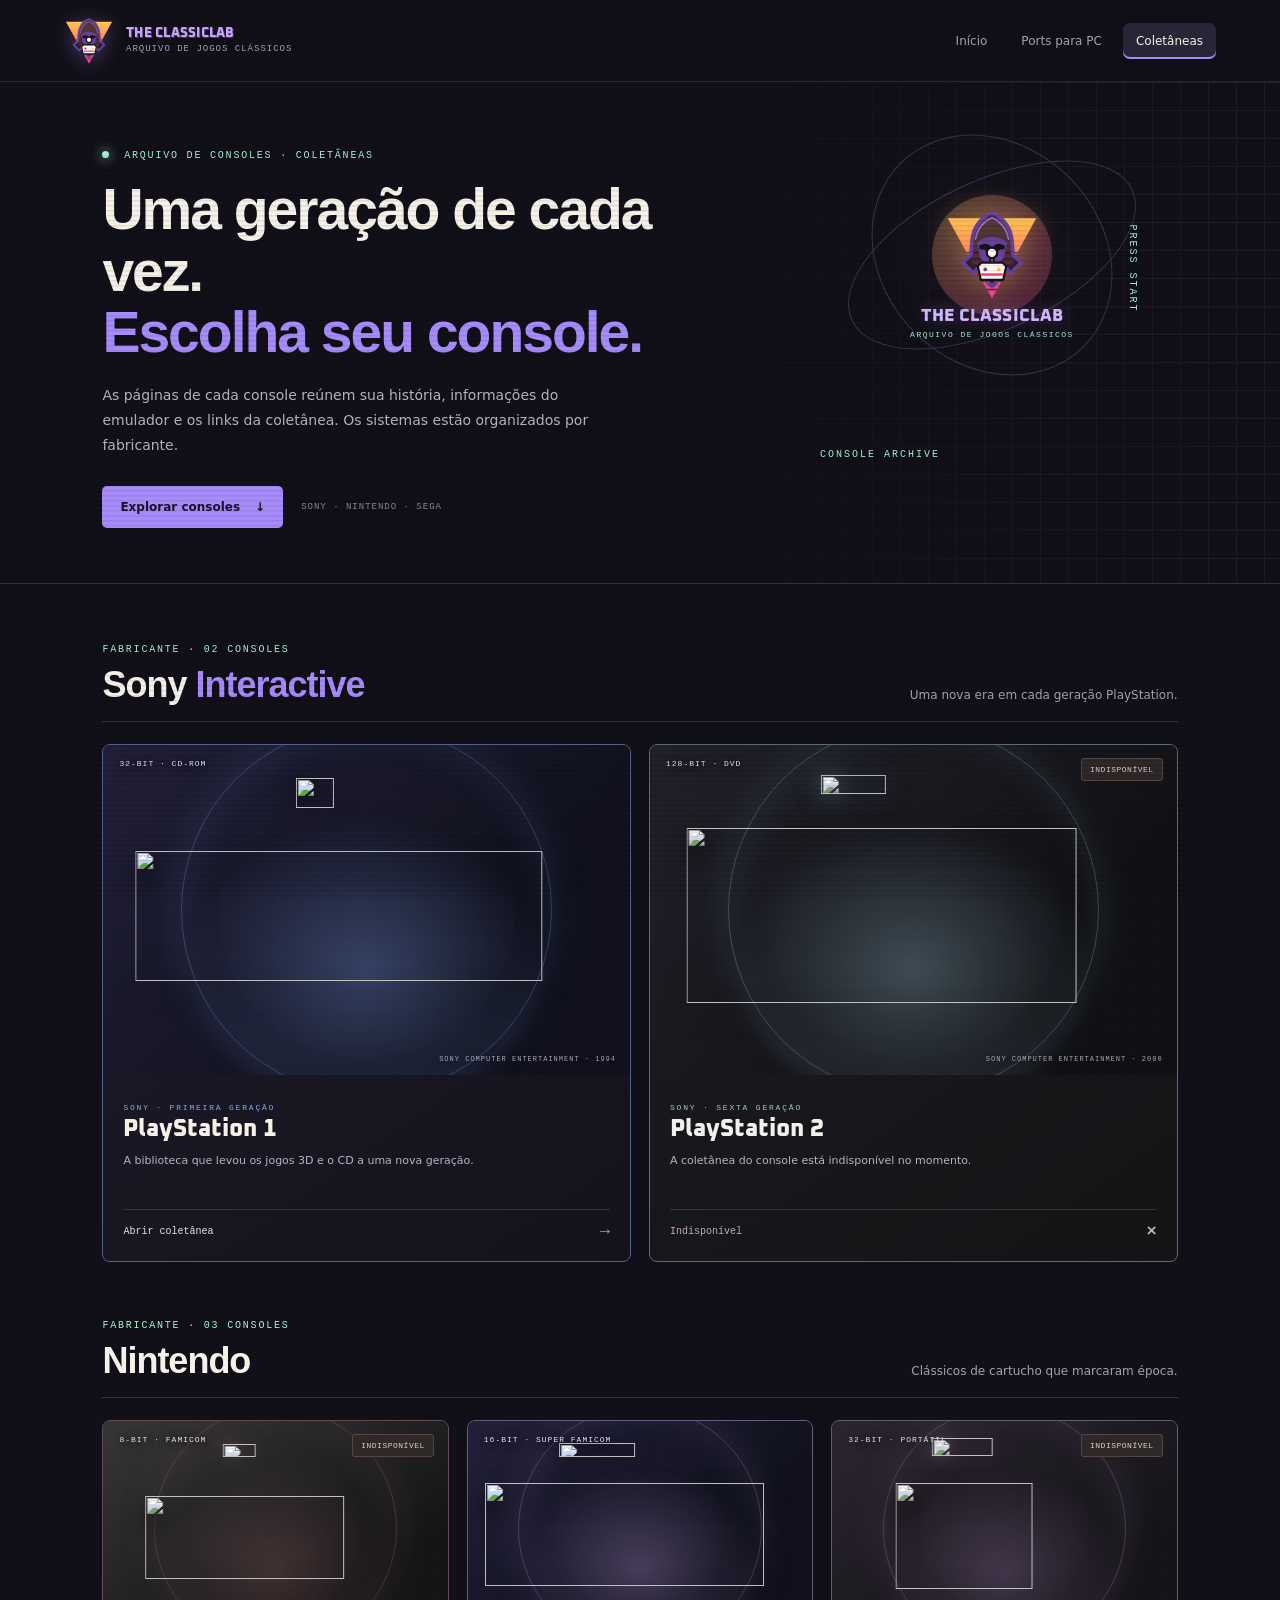
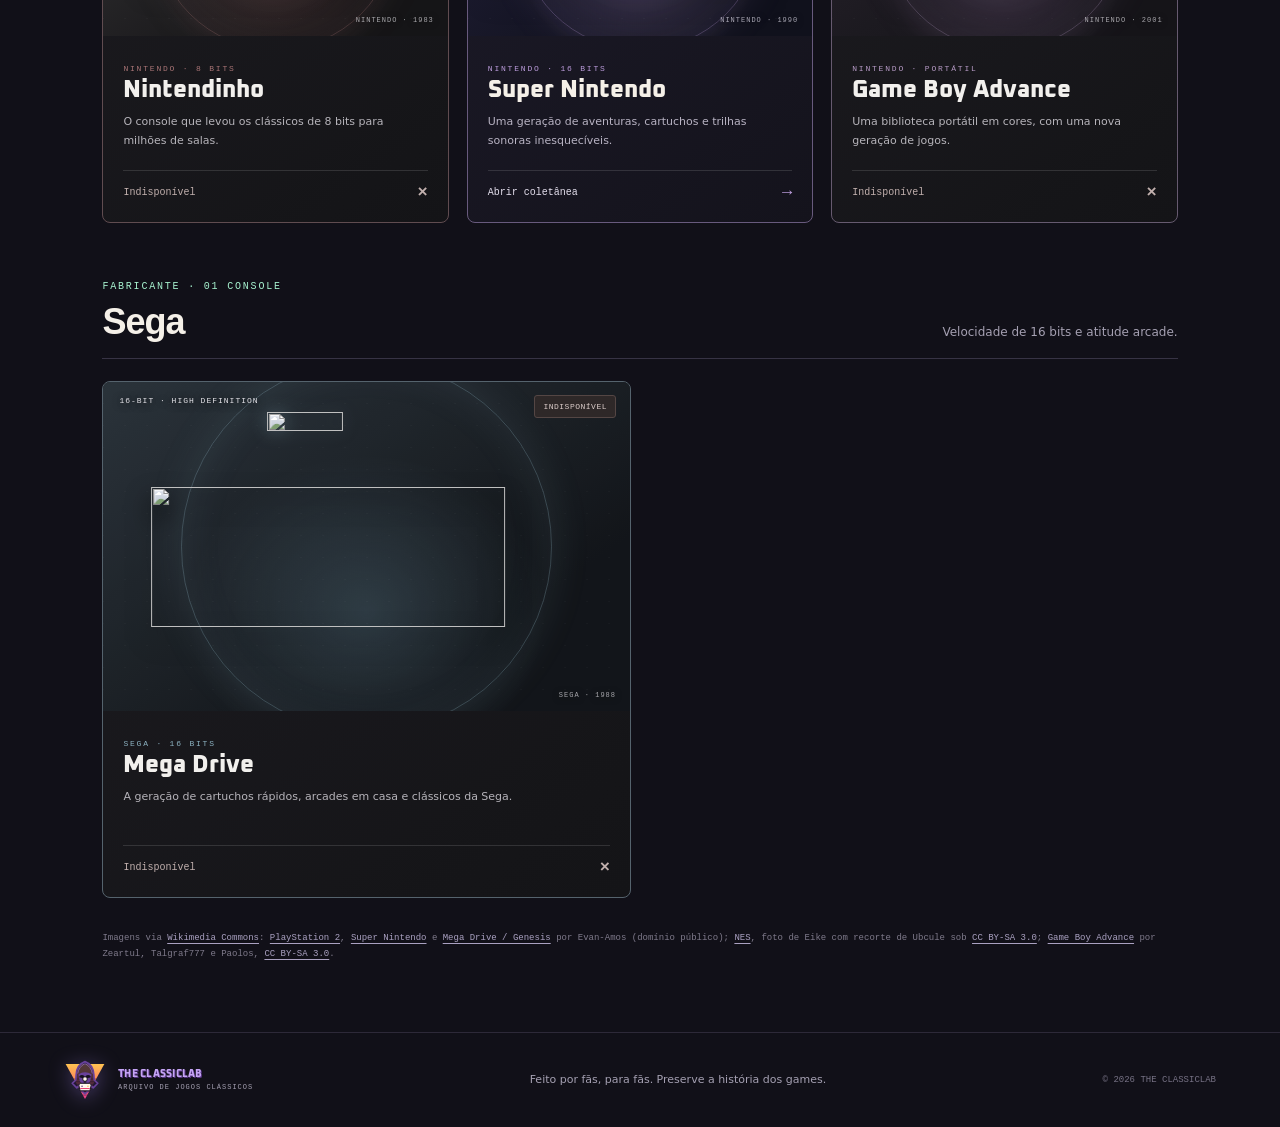
==== collections.html @ d8faf6f7 "Mark PlayStation 2 collection unavailable" ====
<!doctype html>
<html lang="pt-BR">
<head>
  <meta charset="utf-8">
  <meta name="viewport" content="width=device-width, initial-scale=1">
  <meta name="theme-color" content="#111018">
  <meta name="description" content="Explore as coletâneas de consoles do The ClassicLab, organizadas por fabricante.">
  <title>The ClassicLab — Coletâneas</title>
  <link rel="canonical" href="https://fernandofangame.github.io/the-classiclab/collections.html">
  <meta property="og:type" content="website">
  <meta property="og:locale" content="pt_BR">
  <meta property="og:site_name" content="The ClassicLab">
  <meta property="og:title" content="The ClassicLab — Coletâneas de consoles">
  <meta property="og:description" content="Escolha um console e explore sua página no arquivo The ClassicLab.">
  <meta property="og:url" content="https://fernandofangame.github.io/the-classiclab/collections.html">
  <meta name="twitter:card" content="summary">
  <link rel="preconnect" href="https://fonts.googleapis.com">
  <link rel="preconnect" href="https://fonts.gstatic.com" crossorigin>
  <link href="https://fonts.googleapis.com/css2?family=Oxanium:wght@700;800&display=swap" rel="stylesheet">
  <link rel="icon" href="assets/classiclab-mark.svg" type="image/svg+xml">
  <link rel="stylesheet" href="styles.css">
  <script src="app.js" defer></script>
</head>
<body data-page="collections">
  <div class="scanlines" aria-hidden="true"></div>
  <header class="site-header">
    <a class="brand" href="index.html" aria-label="The ClassicLab início">
      <img class="brand-mark" src="assets/classiclab-mark.svg" alt="" aria-hidden="true">
      <span class="brand-copy"><strong>The ClassicLab</strong><small>ARQUIVO DE JOGOS CLÁSSICOS</small></span>
    </a>
    <nav class="main-nav" aria-label="Navegação principal">
      <a class="nav-link" href="index.html">Início</a>
      <a class="nav-link" href="ports.html">Ports para PC</a>
      <a class="nav-link active" href="collections.html" aria-current="page">Coletâneas</a>
    </nav>
  </header>

  <main>
    <section class="hero collections-hero">
      <div class="hero-content">
        <p class="eyebrow"><span class="status-dot"></span> ARQUIVO DE CONSOLES · COLETÂNEAS</p>
        <h1>Uma geração de cada vez.<br><span>Escolha seu console.</span></h1>
        <p class="hero-description">As páginas de cada console reúnem sua história, informações do emulador e os links da coletânea. Os sistemas estão organizados por fabricante.</p>
        <div class="hero-actions">
          <a class="button button-primary" href="#sony">Explorar consoles <span aria-hidden="true">↓</span></a>
          <span class="hero-note">SONY · NINTENDO · SEGA</span>
        </div>
      </div>
      <div class="hero-art" aria-label="Identidade visual The ClassicLab">
        <div class="orbit orbit-one"></div><div class="orbit orbit-two"></div>
        <div class="pixel-sun"></div>
        <div class="hero-brand-lockup">
          <img class="hero-brand-mark" src="assets/classiclab-mark.svg" alt="" aria-hidden="true">
          <span class="hero-brand-name">The ClassicLab</span>
          <span class="hero-brand-caption">ARQUIVO DE JOGOS CLÁSSICOS</span>
        </div>
        <span class="art-label label-a">PRESS START</span><span class="art-label label-b">CONSOLE ARCHIVE</span>
      </div>
      <div class="hero-grid" aria-hidden="true"></div>
    </section>

    <section class="console-collections" aria-label="Coletâneas organizadas por fabricante">
      <section class="publisher-section" id="sony" aria-labelledby="sony-title">
        <div class="publisher-heading">
          <div><p class="eyebrow">FABRICANTE · 02 CONSOLES</p><h2 id="sony-title">Sony <span>Interactive</span></h2></div>
          <p>Uma nova era em cada geração PlayStation.</p>
        </div>
        <div class="console-collection-grid">
          <a class="console-collection-card console-ps1" href="ps1.html" aria-label="Abrir coletânea do PlayStation 1">
            <div class="console-cover" aria-hidden="true">
              <span class="console-generation">32-BIT · CD-ROM</span>
              <img class="console-wordmark ps1-wordmark" src="https://upload.wikimedia.org/wikipedia/commons/4/4e/Playstation_logo_colour.svg" alt="">
              <img class="console-device ps1-device" src="https://upload.wikimedia.org/wikipedia/commons/thumb/9/95/PSX-Console-wController.png/960px-PSX-Console-wController.png" alt="">
              <span class="console-cover-code">SONY COMPUTER ENTERTAINMENT · 1994</span>
            </div>
            <div class="console-card-copy"><span class="eyebrow">SONY · PRIMEIRA GERAÇÃO</span><h3>PlayStation 1</h3><p>A biblioteca que levou os jogos 3D e o CD a uma nova geração.</p><span class="console-card-action">Abrir coletânea <b aria-hidden="true">→</b></span></div>
          </a>
          <div class="console-collection-card console-ps2 is-unavailable" aria-label="PlayStation 2 — indisponível" aria-disabled="true">
            <div class="console-cover" aria-hidden="true">
              <span class="console-generation">128-BIT · DVD</span>
              <span class="console-unavailable-badge">INDISPONÍVEL</span>
              <img class="console-wordmark ps2-wordmark" src="https://upload.wikimedia.org/wikipedia/commons/7/76/PlayStation_2_logo.svg" alt="">
              <img class="console-device ps2-device" src="https://upload.wikimedia.org/wikipedia/commons/thumb/1/11/PS2-Slim-Console-Set.png/960px-PS2-Slim-Console-Set.png" alt="">
              <span class="console-cover-code">SONY COMPUTER ENTERTAINMENT · 2000</span>
            </div>
            <div class="console-card-copy"><span class="eyebrow">SONY · SEXTA GERAÇÃO</span><h3>PlayStation 2</h3><p>A coletânea do console está indisponível no momento.</p><span class="console-card-action console-card-status">Indisponível <b aria-hidden="true">×</b></span></div>
          </div>
        </div>
      </section>

      <section class="publisher-section" id="nintendo" aria-labelledby="nintendo-title">
        <div class="publisher-heading">
          <div><p class="eyebrow">FABRICANTE · 03 CONSOLES</p><h2 id="nintendo-title">Nintendo</h2></div>
          <p>Clássicos de cartucho que marcaram época.</p>
        </div>
        <div class="console-collection-grid console-collection-grid-trio">
          <div class="console-collection-card console-nes is-unavailable" aria-label="Nintendinho — indisponível" aria-disabled="true">
            <div class="console-cover" aria-hidden="true">
              <span class="console-generation">8-BIT · FAMICOM</span>
              <span class="console-unavailable-badge">INDISPONÍVEL</span>
              <img class="console-wordmark nes-wordmark" src="https://commons.wikimedia.org/wiki/Special:FilePath/NES_logo.svg" alt="" loading="lazy">
              <img class="console-device nes-device" crossorigin="anonymous" src="https://upload.wikimedia.org/wikipedia/commons/b/b1/Nes-transparent-improved.png" alt="" loading="lazy">
              <span class="console-cover-code">NINTENDO · 1983</span>
            </div>
            <div class="console-card-copy"><span class="eyebrow">NINTENDO · 8 BITS</span><h3>Nintendinho</h3><p>O console que levou os clássicos de 8 bits para milhões de salas.</p><span class="console-card-action console-card-status">Indisponível <b aria-hidden="true">×</b></span></div>
          </div>
          <a class="console-collection-card console-snes" href="snes.html" aria-label="Abrir coletânea do Super Nintendo">
            <div class="console-cover" aria-hidden="true">
              <span class="console-generation">16-BIT · SUPER FAMICOM</span>
              <img class="console-wordmark snes-wordmark" src="https://upload.wikimedia.org/wikipedia/commons/thumb/3/33/Super_Nintendo_Entertainment_System_logo.svg/960px-Super_Nintendo_Entertainment_System_logo.svg.png" alt="">
              <img class="console-device snes-device" src="https://upload.wikimedia.org/wikipedia/commons/thumb/3/36/SNES-Mod1-Console-Set.png/960px-SNES-Mod1-Console-Set.png" alt="">
              <span class="console-cover-code">NINTENDO · 1990</span>
            </div>
            <div class="console-card-copy"><span class="eyebrow">NINTENDO · 16 BITS</span><h3>Super Nintendo</h3><p>Uma geração de aventuras, cartuchos e trilhas sonoras inesquecíveis.</p><span class="console-card-action">Abrir coletânea <b aria-hidden="true">→</b></span></div>
          </a>
          <div class="console-collection-card console-gba is-unavailable" aria-label="Game Boy Advance — indisponível" aria-disabled="true">
            <div class="console-cover" aria-hidden="true">
              <span class="console-generation">32-BIT · PORTÁTIL</span>
              <span class="console-unavailable-badge">INDISPONÍVEL</span>
              <img class="console-wordmark gba-wordmark" src="https://commons.wikimedia.org/wiki/Special:FilePath/Game_Boy_Advance_logo.svg" alt="" loading="lazy">
              <img class="console-device gba-device" src="https://commons.wikimedia.org/wiki/Special:FilePath/GameBoyAdvance-transparent.png?width=960" alt="" loading="lazy">
              <span class="console-cover-code">NINTENDO · 2001</span>
            </div>
            <div class="console-card-copy"><span class="eyebrow">NINTENDO · PORTÁTIL</span><h3>Game Boy Advance</h3><p>Uma biblioteca portátil em cores, com uma nova geração de jogos.</p><span class="console-card-action console-card-status">Indisponível <b aria-hidden="true">×</b></span></div>
          </div>
        </div>
      </section>
      <section class="publisher-section" id="sega" aria-labelledby="sega-title">
        <div class="publisher-heading">
          <div><p class="eyebrow">FABRICANTE · 01 CONSOLE</p><h2 id="sega-title">Sega</h2></div>
          <p>Velocidade de 16 bits e atitude arcade.</p>
        </div>
        <div class="console-collection-grid console-collection-grid-single">
          <div class="console-collection-card console-megadrive is-unavailable" aria-label="Mega Drive — indisponível" aria-disabled="true">
            <div class="console-cover" aria-hidden="true">
              <span class="console-generation">16-BIT · HIGH DEFINITION</span>
              <span class="console-unavailable-badge">INDISPONÍVEL</span>
              <img class="console-wordmark megadrive-wordmark" src="https://commons.wikimedia.org/wiki/Special:FilePath/Sega_genesis_logo.svg" alt="" loading="lazy">
              <img class="console-device megadrive-device" src="https://commons.wikimedia.org/wiki/Special:FilePath/Sega-Genesis-NA-Mk2-Console-Set.png?width=960" alt="" loading="lazy">
              <span class="console-cover-code">SEGA · 1988</span>
            </div>
            <div class="console-card-copy"><span class="eyebrow">SEGA · 16 BITS</span><h3>Mega Drive</h3><p>A geração de cartuchos rápidos, arcades em casa e clássicos da Sega.</p><span class="console-card-action console-card-status">Indisponível <b aria-hidden="true">×</b></span></div>
          </div>
        </div>
      </section>
      <p class="collection-image-credits">Imagens via <a href="https://commons.wikimedia.org/wiki/File:PSX-Console-wController.png" target="_blank" rel="noopener noreferrer">Wikimedia Commons</a>: <a href="https://commons.wikimedia.org/wiki/File:PS2-Slim-Console-Set.png" target="_blank" rel="noopener noreferrer">PlayStation 2</a>, <a href="https://commons.wikimedia.org/wiki/File:SNES-Mod1-Console-Set.png" target="_blank" rel="noopener noreferrer">Super Nintendo</a> e <a href="https://commons.wikimedia.org/wiki/File:Sega-Genesis-NA-Mk2-Console-Set.png" target="_blank" rel="noopener noreferrer">Mega Drive / Genesis</a> por Evan-Amos (domínio público); <a href="https://commons.wikimedia.org/wiki/File:Nes-transparent-improved.png" target="_blank" rel="noopener noreferrer">NES</a>, foto de Eike com recorte de Ubcule sob <a href="https://creativecommons.org/licenses/by-sa/3.0/" target="_blank" rel="noopener noreferrer">CC BY-SA 3.0</a>; <a href="https://commons.wikimedia.org/wiki/File:GameBoyAdvance-transparent.png" target="_blank" rel="noopener noreferrer">Game Boy Advance</a> por Zeartul, Talgraf777 e Paolos, <a href="https://creativecommons.org/licenses/by-sa/3.0/" target="_blank" rel="noopener noreferrer">CC BY-SA 3.0</a>.</p>
    </section>
  </main>

  <footer class="site-footer">
    <a class="brand footer-brand" href="index.html"><img class="brand-mark" src="assets/classiclab-mark.svg" alt="" aria-hidden="true"><span class="brand-copy"><strong>The ClassicLab</strong><small>ARQUIVO DE JOGOS CLÁSSICOS</small></span></a>
    <p>Feito por fãs, para fãs. Preserve a história dos games.</p>
    <span>© <span id="year"></span> THE CLASSICLAB</span>
  </footer>
</body>
</html>
---- styles.css ----
:root {
  --bg: #111018; --panel: #191722; --panel2: #201e2b; --line: #343142;
  --text: #f5f0e8; --muted: #a5a0b2; --purple: #a78bfa; --mint: #a7f3d0;
  --orange: #ffb86b; --display: "Arial Black", "Trebuchet MS", sans-serif;
  --brand-display: "Oxanium", "Arial Black", "Franklin Gothic Heavy", sans-serif;
  --mono: "Courier New", monospace;
}
* { box-sizing: border-box; }
html { scroll-behavior: smooth; }
body { margin: 0; background: var(--bg); color: var(--text); font-family: Inter, ui-sans-serif, system-ui, -apple-system, sans-serif; }
body[data-page="home"] { background: #0c0b19; }
body[data-page="home"] > main, body[data-page="home"] > .site-footer { position: relative; z-index: 1; }
body[data-page="ps1"] {
  --bg: #080d18; --panel: #101828; --panel2: #172238; --line: #263958;
  --text: #f2f6ff; --muted: #a5b3ca; --purple: #79a9ff; --mint: #7fe1a2;
  --orange: #ffd66f; background: #080d18;
}
body[data-page="snes"] {
  --bg: #100d18; --panel: #1a1623; --panel2: #252033; --line: #393149;
  --text: #f6f2fa; --muted: #aea9ba; --purple: #ad8ccf; --mint: #a7f3d0;
  --orange: #ffcf67; background: #100d18;
}
body[data-page="snes"] > main, body[data-page="snes"] > .site-footer { position: relative; z-index: 1; }
body[data-page="snes"] .site-header { background: rgba(16,13,24,.94); border-bottom-color: #393149; }
body[data-page="snes"] .brand-mark { filter: drop-shadow(0 3px 12px #9272b688); }
body[data-page="snes"] .brand-copy strong { color: #e8e0f2; text-shadow: 1px 1px 0 #4d3d67; }
body[data-page="snes"] .nav-link:hover, body[data-page="snes"] .nav-link.active { background: #282337; }
body[data-page="snes"] .hero { border-bottom-color: #393149; background: linear-gradient(110deg,#151220cc,#24203333); }
body[data-page="snes"] .eyebrow, body[data-page="snes"] .status-dot, body[data-page="snes"] .art-label { color: #c2a6e2; }
body[data-page="snes"] .status-dot { background: #a7f3d0; box-shadow: 0 0 12px #a7f3d0; }
body[data-page="snes"] h1 span { color: #bd9ddd; }
body[data-page="snes"] .button-primary { background: #c2a6e2; color: #20162e; }
body[data-page="snes"] .button-primary:hover { background: #dfc8f5; }
body[data-page="snes"] .hero-grid { background-image: linear-gradient(#9d8ab744 1px,transparent 1px),linear-gradient(90deg,#9d8ab744 1px,transparent 1px); }
body[data-page="snes"] .retro-backdrop { background: radial-gradient(ellipse at 50% 46%,#272136 0%,#16131f 43%,#0c0a11 100%); }
body[data-page="snes"] .retro-backdrop::before { opacity: .48; }
body[data-page="snes"] .retro-backdrop::after { opacity: .8; background: radial-gradient(ellipse at 22% 35%,#7f64ae2e,transparent 38%),radial-gradient(ellipse at 80% 40%,#bf465220,transparent 34%),radial-gradient(ellipse at 53% 72%,#3f956e18,transparent 42%); }
body[data-page="snes"] .retro-sun { bottom: 19%; width: min(46vw,470px); aspect-ratio: 1; border: 1px solid #b8a0d02b; background: radial-gradient(circle,#47365f26 0 31%,#34284620 32% 55%,transparent 70%); box-shadow: 0 0 55px #8066a825,0 0 150px #49396d20; }
body[data-page="snes"] .retro-sun::before { content: "16 BIT • 1990"; position: absolute; left: 50%; top: 50%; transform: translate(-50%,-50%); white-space: nowrap; color: #e9e0f1; opacity: .2; font: 800 29px/1 var(--brand-display); letter-spacing: .13em; text-shadow: 0 0 28px #b49bd3; }
body[data-page="snes"] .retro-sun::after { content: ""; position: absolute; left: 50%; top: 69%; width: 145px; height: 3px; transform: translateX(-50%); border-radius: 4px; background: linear-gradient(90deg,#4777d1 0 25%,#dd5265 25% 50%,#51b87a 50% 75%,#e5bc46 75%); box-shadow: 0 0 18px #b49bd366; }
body[data-page="snes"] .retro-horizon { background: linear-gradient(90deg,transparent,#8b70b888 25%,#c3a5df 50%,#8b70b888 75%,transparent); box-shadow: 0 0 22px #8b70b866; }
body[data-page="snes"] .retro-floor { background-image: linear-gradient(#8068a455 1px,transparent 1px),linear-gradient(90deg,#70609055 1px,transparent 1px); }
body[data-page="snes"] .retro-pixel-one { background: #dd5265; box-shadow: 0 0 13px #dd526577; }
body[data-page="snes"] .retro-pixel-two { background: #51b87a; }
body[data-page="snes"] .retro-pixel-three { background: #4777d1; }
body[data-page="snes"] .site-footer { border-top-color: #393149; }
body[data-page="snes"] .snes-collection-note { overflow: hidden; border-color: #494056; background: linear-gradient(120deg,#211c2bf5,#15121df2); box-shadow: 0 20px 70px #0007,0 0 36px #8c73ad18; }
body[data-page="snes"] .snes-collection-note::before { content: ""; position: absolute; top: 0; left: 0; right: 0; height: 3px; background: linear-gradient(90deg,#4777d1 0 25%,#dd5265 25% 50%,#51b87a 50% 75%,#e5bc46 75%); }
body[data-page="snes"] .snes-collection-note .download-button { background: #1c1826; border-color: #494056; }
body[data-page="snes"] .snes-collection-note .download-button.emulator-download { background: #211c2d; border-color: #66547f; }
body[data-page="snes"] .snes-collection-note .download-button.game-download { background: #24202c; border-color: #6e5e7c; }
body[data-page="snes"] .snes-collection-note .download-button:hover { border-color: #c2a6e2; }
.snes-collection-note { position: relative; z-index: 1; }
body[data-page="snes"] .snes-console-art { right: 7%; width: min(38vw,440px); height: 320px; }
body[data-page="snes"] .snes-logo-backdrop { position: absolute; z-index: 1; top: -32px; left: 50%; display: block; width: min(32vw,245px); height: auto; transform: translateX(-50%); filter: drop-shadow(0 0 17px #ad8ccf77); }
.snes-console-photo { position: absolute; z-index: 2; inset: 42px 0 0; display: block; width: 100%; height: 250px; object-fit: contain; filter: drop-shadow(0 18px 22px #000b) drop-shadow(0 0 25px #8d76aa55); }
.snes-image-credit { position: absolute; z-index: 3; right: 7px; bottom: 0; color: #b3acbe; font: 7px var(--mono); letter-spacing: .6px; opacity: .85; }
.snes-image-credit:hover { color: #a7f3d0; }
body[data-page="ps1"] > main, body[data-page="ps1"] > .site-footer { position: relative; z-index: 1; }
.ps1-collection-note { position: relative; z-index: 1; }
body[data-page="ps1"] .site-header { background: rgba(7,12,24,.94); border-bottom-color: #22314d; }
body[data-page="ps1"] .brand-mark { filter: drop-shadow(0 3px 12px #5289ed88); }
body[data-page="ps1"] .brand-copy strong { color: #dce8ff; text-shadow: 1px 1px 0 #294c83; }
body[data-page="ps1"] .nav-link:hover, body[data-page="ps1"] .nav-link.active { background: #17233b; }
body[data-page="ps1"] .hero { border-bottom-color: #263958; background: linear-gradient(110deg,#091020bb,#0d17322b); }
body[data-page="ps1"] .eyebrow, body[data-page="ps1"] .status-dot, body[data-page="ps1"] .art-label { color: #91b8ff; }
body[data-page="ps1"] .status-dot { background: #7fe1a2; box-shadow: 0 0 12px #7fe1a2; }
body[data-page="ps1"] h1 span { color: #83adff; }
body[data-page="ps1"] .button-primary { background: #83adff; color: #091326; }
body[data-page="ps1"] .button-primary:hover { background: #b4ceff; }
body[data-page="ps1"] .hero-grid { background-image: linear-gradient(#6b8cc455 1px,transparent 1px),linear-gradient(90deg,#6b8cc455 1px,transparent 1px); }
body[data-page="ps1"] .ps1-logo-backdrop {
  position: absolute; z-index: 1; top: -58px; left: 50%; display: block;
  width: min(24vw,120px); height: auto; object-fit: contain;
  transform: translateX(-50%); opacity: .98;
  filter: drop-shadow(0 0 20px #4b81d966);
}
body[data-page="ps1"] .ps1-console-photo { filter: drop-shadow(0 18px 22px #000b) drop-shadow(0 0 25px #5788e655); }
body[data-page="ps1"] .ps1-image-credit { color: #a5b3ca; }
body[data-page="ps1"] .ps1-image-credit:hover { color: #7fe1a2; }
body[data-page="ps1"] .ps1-collection-note {
  overflow: hidden; border-color: #31466a;
  background: linear-gradient(120deg,#101d33f5,#0d1424f2);
  box-shadow: 0 20px 70px #0007, 0 0 36px #31599a18;
}
body[data-page="ps1"] .ps1-collection-note::before {
  content: ""; position: absolute; top: 0; left: 0; right: 0; height: 3px;
  background: linear-gradient(90deg,#ed334b 0 25%,#ffd447 25% 50%,#65ca83 50% 75%,#4387df 75%);
}
body[data-page="ps1"] .ps1-collection-note .download-button { background: #101c30; border-color: #344b70; }
body[data-page="ps1"] .ps1-collection-note .download-button.emulator-download { background: #12213b; border-color: #5276b2; }
body[data-page="ps1"] .ps1-collection-note .download-button.bios-download { background: #122922; border-color: #397354; }
body[data-page="ps1"] .ps1-collection-note .download-button.game-download { background: #2b1c28; border-color: #8b4655; }
body[data-page="ps1"] .ps1-collection-note .download-button:hover { border-color: #9fc0ff; }
body[data-page="ps1"] .site-footer { border-top-color: #263958; }
body[data-page="ps1"] .ps1-console-art { right: 7%; width: min(38vw,440px); height: 320px; }
.ps1-console-photo { position: absolute; z-index: 2; inset: 35px 0 0; display: block; width: 100%; height: 240px; object-fit: contain; filter: drop-shadow(0 18px 22px #0009) drop-shadow(0 0 20px #ffb86b44); }
.ps1-image-credit { position: absolute; z-index: 3; right: 7px; bottom: 0; color: #b8b3c3; font: 7px var(--mono); letter-spacing: .6px; opacity: .8; }
.ps1-image-credit:hover { color: var(--mint); }
body[data-page="ps1"] .toolbar { grid-template-columns: minmax(210px,1fr) minmax(130px,175px); }
.retro-backdrop { position: fixed; inset: 0; z-index: 0; overflow: hidden; pointer-events: none; background: linear-gradient(180deg,#0d0b1b 0%,#17132d 55%,#100d20 100%); }
.retro-backdrop::before { content: ""; position: absolute; inset: -10%; opacity: .75; background-image: radial-gradient(2px 2px at 35px 45px,#fff 45%,transparent 55%),radial-gradient(1px 1px at 120px 95px,#d8ccff 45%,transparent 55%),radial-gradient(1.5px 1.5px at 220px 35px,#ffd8ae 45%,transparent 55%),radial-gradient(1px 1px at 285px 160px,#fff 45%,transparent 55%); background-size: 320px 230px, 390px 280px, 470px 340px, 540px 390px; animation: retro-stars-drift 100s linear infinite; }
.retro-backdrop::after { content: ""; position: absolute; inset: 0; opacity: .5; background: radial-gradient(ellipse at 18% 25%,#7358bd38,transparent 38%),radial-gradient(ellipse at 86% 56%,#e85e8c20,transparent 36%); animation: retro-glow 9s ease-in-out infinite alternate; }
.retro-sun { position: absolute; z-index: 1; left: 50%; bottom: 23%; width: min(42vw,390px); aspect-ratio: 1; border-radius: 50%; transform: translateX(-50%); background: repeating-linear-gradient(180deg,#141022 0 5px,transparent 5px 15px),linear-gradient(145deg,#ffe18b 5%,#ff9b79 48%,#eb5e9a 100%); box-shadow: 0 0 45px #f875a344,0 0 120px #a96ad233; animation: retro-sun-breathe 11s ease-in-out infinite alternate; }
.retro-horizon { position: absolute; z-index: 3; top: 63%; left: 0; width: 100%; height: 1px; background: linear-gradient(90deg,transparent,#ffa6bb99 25%,#ffe18b 50%,#ffa6bb99 75%,transparent); box-shadow: 0 0 22px #f67ba5aa; }
.retro-floor { position: absolute; z-index: 2; top: 62%; left: -55%; width: 210%; height: 85%; transform: perspective(360px) rotateX(61deg); transform-origin: center top; background-image: linear-gradient(#db7eab66 1px,transparent 1px),linear-gradient(90deg,#9f83fa55 1px,transparent 1px); background-size: 44px 34px; mask-image: linear-gradient(#000 0%,#000 68%,transparent 100%); animation: retro-floor-scroll 5s linear infinite; }
.retro-pixel { position: absolute; z-index: 4; width: 6px; height: 6px; background: var(--mint); box-shadow: 0 0 13px #a7f3d077; opacity: .65; animation: retro-pixel-float 7s ease-in-out infinite alternate; }
.retro-pixel-one { top: 27%; left: 12%; }
.retro-pixel-two { top: 71%; right: 17%; width: 4px; height: 4px; background: var(--orange); animation-delay: -2s; }
.retro-pixel-three { top: 48%; right: 9%; width: 5px; height: 5px; background: var(--purple); animation-delay: -4s; }
body[data-page="ps1"] .retro-backdrop { background: radial-gradient(ellipse at 50% 46%,#16294b 0%,#0b1427 43%,#070b14 100%); }
body[data-page="ps1"] .retro-backdrop::before { opacity: .48; }
body[data-page="ps1"] .retro-backdrop::after {
  opacity: .8;
  background: radial-gradient(ellipse at 22% 35%,#2769c82e,transparent 38%),radial-gradient(ellipse at 80% 40%,#c9385220,transparent 34%),radial-gradient(ellipse at 53% 72%,#43b97518,transparent 42%);
}
body[data-page="ps1"] .retro-sun {
  bottom: 19%; width: min(46vw,470px); aspect-ratio: 1;
  border: 1px solid #86aaff2b;
  background: radial-gradient(circle,#294b8626 0 31%,#1b376b20 32% 55%,transparent 70%);
  box-shadow: 0 0 55px #4c82df25,0 0 150px #3265ba20;
}
body[data-page="ps1"] .retro-sun::before {
  content: "△ ○ × □"; position: absolute; left: 50%; top: 50%;
  transform: translate(-50%,-50%); white-space: nowrap;
  color: #e0e9ff; opacity: .19; font: 46px/1 var(--mono); letter-spacing: .13em;
  text-shadow: 0 0 28px #77a3ff;
}
body[data-page="ps1"] .retro-sun::after {
  content: ""; position: absolute; left: 50%; top: 69%; width: 145px; height: 3px;
  transform: translateX(-50%); border-radius: 4px;
  background: linear-gradient(90deg,#ed334b 0 25%,#ffd447 25% 50%,#65ca83 50% 75%,#4387df 75%);
  box-shadow: 0 0 18px #82aaff66;
}
body[data-page="ps1"] .retro-horizon { background: linear-gradient(90deg,transparent,#4387df88 25%,#9cbaff 50%,#4387df88 75%,transparent); box-shadow: 0 0 22px #4387df66; }
body[data-page="ps1"] .retro-floor { background-image: linear-gradient(#638edc55 1px,transparent 1px),linear-gradient(90deg,#5f83c455 1px,transparent 1px); }
body[data-page="ps1"] .retro-pixel-one { background: #ed5267; box-shadow: 0 0 13px #ed526777; }
body[data-page="ps1"] .retro-pixel-two { background: #65ca83; }
body[data-page="ps1"] .retro-pixel-three { background: #4387df; }
@keyframes retro-stars-drift { from { background-position: 0 0,0 0,0 0,0 0; } to { background-position: 0 690px,0 480px,0 830px,0 560px; } }
@keyframes retro-floor-scroll { from { background-position: 0 0,0 0; } to { background-position: 0 34px,44px 0; } }
@keyframes retro-glow { from { opacity: .35; } to { opacity: .75; } }
@keyframes retro-sun-breathe { from { filter: brightness(.92); transform: translateX(-50%) scale(.98); } to { filter: brightness(1.08); transform: translateX(-50%) scale(1.02); } }
@keyframes retro-pixel-float { from { transform: translate3d(0,0,0); opacity: .35; } to { transform: translate3d(0,-16px,0); opacity: .85; } }
@media (max-width: 720px) { .retro-sun { width: min(68vw,290px); bottom: 19%; } .retro-horizon { top: 67%; } .retro-floor { top: 66%; } }
@media (prefers-reduced-motion: reduce) { .retro-backdrop::before, .retro-backdrop::after, .retro-sun, .retro-floor, .retro-pixel { animation: none; } }
button, input, select { font: inherit; }
button, a, select { -webkit-tap-highlight-color: transparent; }
a { color: inherit; text-decoration: none; }
button { cursor: pointer; }
.scanlines { position: fixed; inset: 0; z-index: 10; pointer-events: none; opacity: .08; background: repeating-linear-gradient(0deg, transparent 0 3px, #000 4px 5px); }
.site-header { min-height: 82px; padding: 0 clamp(20px, 5vw, 76px); display: flex; align-items: center; justify-content: space-between; gap: 24px; border-bottom: 1px solid #292633; background: rgba(17,16,24,.92); position: relative; z-index: 12; }
.brand { display: inline-flex; align-items: center; gap: 12px; flex-shrink: 0; }
.brand-mark { display: block; width: 50px; height: 50px; flex: 0 0 auto; filter: drop-shadow(0 3px 10px #a78bfa55); }
.brand-copy { display: flex; flex-direction: column; gap: 4px; }
.brand-copy strong { color: #c5a4f5; font: 800 13px/1 var(--brand-display); letter-spacing: .25px; text-transform: uppercase; text-shadow: 1px 1px 0 #53317f; white-space: nowrap; }
.brand-copy small { font: 9px var(--mono); color: var(--muted); letter-spacing: 1px; }
.main-nav { display: flex; align-items: center; gap: 8px; }
.nav-link { border: 0; background: transparent; color: var(--muted); font-size: 12px; padding: 11px 13px; border-radius: 7px; transition: .2s; }
.nav-link:hover, .nav-link.active { color: var(--text); background: #282536; }
.nav-link.active { box-shadow: inset 0 -2px var(--purple); }
.hero { min-height: 435px; padding: 68px clamp(20px, 8vw, 120px) 55px; position: relative; display: flex; align-items: center; overflow: hidden; border-bottom: 1px solid var(--line); }
.hero-content { position: relative; z-index: 2; max-width: 650px; }
.eyebrow { color: var(--mint); font: 10px var(--mono); letter-spacing: 1.8px; margin: 0 0 18px; }
.status-dot { display: inline-block; width: 7px; height: 7px; border-radius: 50%; background: var(--mint); margin-right: 7px; box-shadow: 0 0 12px var(--mint); }
h1, h2, h3, p { margin-top: 0; }
h1 { font: 900 clamp(32px, 4.7vw, 57px)/1.08 var(--display); letter-spacing: -2px; margin-bottom: 19px; }
h1 span { color: var(--purple); }
.hero-description { max-width: 510px; color: #b8b3c3; font-size: 14px; line-height: 1.8; }
.hero-actions { display: flex; align-items: center; gap: 18px; margin-top: 28px; flex-wrap: wrap; }
.button { border: 1px solid transparent; display: inline-flex; justify-content: center; align-items: center; gap: 15px; padding: 13px 17px; border-radius: 5px; font-size: 12px; font-weight: 750; transition: transform .2s, background .2s; }
.button:hover { transform: translateY(-2px); }
.button-primary { background: var(--purple); color: #191324; }
.button-primary:hover { background: #c4b5fd; }
.button-secondary { background: #252331; border-color: #454052; color: var(--text); }
.button-secondary:hover { background: #322e42; }
.hero-note { font: 9px var(--mono); color: #8c879a; letter-spacing: 1px; }
.hero-art { position: absolute; right: 10%; top: 50%; transform: translateY(-50%); width: 320px; height: 280px; }
.orbit { position: absolute; border: 1px solid #39324f; border-radius: 50%; transform: rotate(-25deg); }
.orbit-one { width: 310px; height: 150px; top: -13px; left: 5px; }
.orbit-two { width: 260px; height: 220px; top: -48px; left: 30px; transform: rotate(45deg); }
.pixel-sun { position: absolute; width: 120px; height: 120px; border-radius: 50%; top: 2px; left: 100px; opacity: .28; background: linear-gradient(135deg, #ffb86b, #ff4f91); box-shadow: 0 0 50px #ff7b9c36; }
.hero-brand-lockup { position: absolute; z-index: 2; top: 14px; left: 50%; display: flex; width: 280px; flex-direction: column; align-items: center; justify-content: flex-start; gap: 5px; padding: 0; transform: translateX(-50%); }
.hero-brand-mark { width: 96px; height: 96px; filter: drop-shadow(0 0 16px #ffb86b70); }
.hero-brand-name { color: #d3baff; font: 800 17px/1 var(--brand-display); letter-spacing: .35px; text-transform: uppercase; text-shadow: 0 0 18px #9b70d577; white-space: nowrap; }
.hero-brand-caption { color: var(--mint); font: 8px var(--mono); letter-spacing: 1.5px; }
.art-label { position: absolute; font: 10px var(--mono); color: var(--mint); letter-spacing: 2px; }
.label-a { right: -24px; top: 70px; transform: rotate(90deg); }
.label-b { left: -12px; bottom: 13px; }
.hero-grid { position: absolute; right: 0; top: 0; width: 45%; height: 100%; opacity: .14; background-image: linear-gradient(#746a94 1px,transparent 1px),linear-gradient(90deg,#746a94 1px,transparent 1px); background-size: 28px 28px; mask-image: linear-gradient(90deg,transparent,#000); }
.stats-row { padding: 24px clamp(20px, 8vw, 120px); display: grid; grid-template-columns: repeat(4, 1fr); border-bottom: 1px solid var(--line); background: #15141d; }
.stats-row div { display: flex; flex-direction: column; gap: 7px; padding-left: 24px; border-left: 1px solid #383344; }
.stats-row strong { font: 24px var(--mono); color: var(--purple); }
.stats-row span { color: var(--muted); font: 9px var(--mono); letter-spacing: 1px; }
.library-section { padding: 68px clamp(20px, 8vw, 120px) 76px; }
.section-heading { display: flex; align-items: end; justify-content: space-between; gap: 20px; margin-bottom: 30px; }
.section-heading .eyebrow { margin-bottom: 10px; }
h2 { font: 800 clamp(26px, 3vw, 36px)/1.2 var(--display); letter-spacing: -1px; margin-bottom: 0; }
.section-heading h2 span { color: var(--purple); }
.section-aside { color: var(--muted); font-size: 12px; line-height: 1.7; margin: 0 0 3px; text-align: right; }
.toolbar { display: grid; grid-template-columns: minmax(210px, 1fr) repeat(3, minmax(130px, 175px)); gap: 10px; }
.search-box { display: flex; align-items: center; gap: 10px; min-width: 0; border: 1px solid #3b374b; background: #1a1923; padding: 0 13px; border-radius: 5px; color: var(--purple); }
.search-box > span { font-size: 25px; line-height: 1; }
.search-box input { width: 100%; min-width: 0; color: var(--text); background: transparent; border: 0; outline: 0; padding: 13px 0; font-size: 12px; }
.search-box input::placeholder { color: #777285; }
kbd { border: 1px solid #4b465c; color: #928ba4; padding: 2px 6px; border-radius: 3px; font: 11px var(--mono); }
.filter-label { display: flex; align-items: center; gap: 8px; border: 1px solid #3b374b; border-radius: 5px; background: #1a1923; padding: 0 10px; color: #898397; font: 9px var(--mono); letter-spacing: .5px; }
.filter-label select { width: 100%; min-width: 0; color: var(--text); background: transparent; border: 0; outline: 0; padding: 13px 0; font: 11px system-ui; }
.filter-label option { background: var(--panel); }
.results-bar { display: flex; justify-content: space-between; align-items: center; padding: 23px 0 14px; color: var(--muted); font: 10px var(--mono); letter-spacing: .6px; }
.text-button { border: 0; background: transparent; color: var(--purple); font: 10px var(--mono); }
.game-grid { display: grid; grid-template-columns: repeat(4, minmax(0,1fr)); gap: 18px; }
.game-card { display: block; color: var(--text); text-decoration: none; background: var(--panel); border: 1px solid #302c3c; border-radius: 7px; overflow: hidden; transition: transform .2s, border-color .2s; min-width: 0; }
.game-card:hover { transform: translateY(-4px); border-color: #7564a7; }
.game-card.is-unavailable { background: #17151d; border-color: #282530; }
.game-card.is-unavailable .card-body { background: #17151d; }
.game-card.is-unavailable .card-body h3 { color: #aaa5b2; }
.game-card.is-unavailable .card-body p { color: #777282; }
.card-art { height: 155px; position: relative; display: grid; place-items: center; overflow: hidden; background: linear-gradient(135deg, var(--card-a,#40315d), var(--card-b,#1e243b)); }
.card-art:before { content: ""; position: absolute; inset: 0; opacity: .25; background-image: linear-gradient(45deg, #fff 1px,transparent 1px),linear-gradient(-45deg, #fff 1px,transparent 1px); background-size: 18px 18px; }
.card-art:after { content: ""; position: absolute; width: 145px; height: 145px; border: 1px solid #ffffff30; border-radius: 50%; }
.game-card.is-unavailable .card-art:after { inset: 0; width: auto; height: auto; border: 0; border-radius: 0; background: #09080d99; z-index: 2; }
.game-card.is-unavailable .card-art.has-cover .card-cover { filter: grayscale(.72) brightness(.55); }
.card-symbol { position: relative; z-index: 3; font: 900 54px var(--mono); color: #fff; text-shadow: 4px 4px 0 #0005; }
.card-platform { position: absolute; top: 10px; left: 10px; z-index: 4; padding: 5px 7px; border-radius: 3px; color: #f5f0e8; background: #111018b8; font: 9px var(--mono); }
.card-kind { position: absolute; right: 10px; top: 10px; z-index: 4; padding: 5px 7px; background: var(--mint); color: #14251f; font: 9px var(--mono); border-radius: 3px; }
.card-body { padding: 15px; }
.card-meta { color: var(--purple); font: 9px var(--mono); letter-spacing: 1px; margin-bottom: 8px; }
.card-body h3 { font-size: 16px; letter-spacing: -.4px; margin-bottom: 8px; line-height: 1.3; }
.card-body p { min-height: 50px; color: var(--muted); font-size: 11px; line-height: 1.6; margin-bottom: 13px; }
.card-bottom { display: flex; align-items: center; justify-content: space-between; gap: 8px; padding-top: 12px; border-top: 1px solid #34303f; }
.card-bottom span { color: #8f899f; font: 9px var(--mono); }
.availability-badge { padding: 4px 6px; border: 1px solid transparent; border-radius: 3px; font: 8px var(--mono); letter-spacing: .3px; white-space: nowrap; }
.availability-badge.is-available { color: #a9e6c9; background: #1c342c; border-color: #335545; }
.availability-badge.is-unavailable { color: #e5c1bc; background: #382725; border-color: #67413c; }
.card-open { border: 0; color: var(--mint); background: transparent; font: 10px var(--mono); padding: 5px 0 5px 5px; }
.empty-state { text-align: center; padding: 60px 20px; border: 1px dashed #454052; border-radius: 7px; }
.empty-state > span { color: var(--purple); font-size: 32px; }
.empty-state h3 { margin: 12px 0 6px; }
.empty-state p { color: var(--muted); font-size: 12px; }
.submission-banner { margin: 0 clamp(20px, 8vw, 120px) 70px; padding: 28px; display: flex; align-items: center; gap: 20px; border: 1px solid #3a354c; border-radius: 8px; background: linear-gradient(110deg,#201d2c,#171720); }
.submission-icon { width: 48px; height: 48px; display: grid; place-items: center; flex-shrink: 0; background: #332b4a; color: var(--purple); font-size: 29px; border-radius: 6px; }
.submission-banner > div:nth-child(2) { flex: 1; }
.submission-banner .eyebrow { margin-bottom: 8px; font-size: 9px; }
.submission-banner h2 { font-size: 19px; margin-bottom: 7px; }
.submission-banner p:not(.eyebrow) { color: var(--muted); font-size: 11px; margin-bottom: 0; }
.about-social { margin: 54px clamp(20px, 8vw, 120px) 70px; padding: 36px; border: 1px solid #62527d88; border-radius: 8px; background: linear-gradient(115deg,#201d2cf2,#171720ed); box-shadow: 0 20px 70px #0004; backdrop-filter: blur(4px); }
.page-shortcuts { margin: 34px clamp(20px, 8vw, 120px) 0; }
.shortcuts-heading { margin-bottom: 18px; }
.shortcuts-heading .eyebrow { margin-bottom: 9px; }
.shortcuts-heading h2 { font-size: clamp(22px, 2.5vw, 30px); }
.shortcut-grid { display: grid; grid-template-columns: repeat(2, minmax(0, 1fr)); gap: 14px; }
.page-shortcut { --shortcut-accent: var(--purple); min-height: 150px; display: flex; flex-direction: column; align-items: flex-start; justify-content: space-between; gap: 18px; padding: 20px; border: 1px solid color-mix(in srgb, var(--shortcut-accent) 42%, #343142); border-radius: 7px; background: linear-gradient(135deg, color-mix(in srgb, var(--shortcut-accent) 13%, #191722), #171620); transition: transform .2s, border-color .2s, background .2s; }
.page-shortcut:hover { transform: translateY(-3px); border-color: var(--shortcut-accent); background: linear-gradient(135deg, color-mix(in srgb, var(--shortcut-accent) 20%, #191722), #171620); }
.page-shortcut:focus-visible { outline: 2px solid var(--shortcut-accent); outline-offset: 3px; }
.shortcut-ports { --shortcut-accent: #a7f3d0; }
.shortcut-collections { --shortcut-accent: #83adff; }
.shortcut-label { color: var(--shortcut-accent); font: 9px var(--mono); letter-spacing: 1.2px; }
.page-shortcut strong { font: 800 clamp(16px, 1.8vw, 21px)/1.25 var(--brand-display); }
.shortcut-action { display: flex; width: 100%; justify-content: space-between; align-items: center; padding-top: 11px; border-top: 1px solid #ffffff20; color: #c2bdce; font: 10px var(--mono); }
.shortcut-action span { color: var(--shortcut-accent); font-size: 16px; }
.about-social .eyebrow { margin-bottom: 10px; }
.about-social h2 { max-width: 650px; margin-bottom: 12px; }
.about-copy { max-width: 780px; margin: 18px 0 24px; }
.about-copy p { color: #c2bdce; font-size: 13px; line-height: 1.9; margin-bottom: 13px; }
.about-copy p:last-child { margin-bottom: 0; }
.social-buttons { display: flex; flex-wrap: wrap; gap: 11px; }
.social-youtube { background: #6d252c; border-color: #a33a43; color: #fff; }
.social-youtube:hover { background: #873039; }
.social-discord { background: #303878; border-color: #5865f2; color: #fff; }
.social-discord:hover { background: #414ca0; }
code { color: var(--mint); font: 11px var(--mono); }
.site-footer { border-top: 1px solid #2d2938; padding: 26px clamp(20px, 5vw, 76px); display: flex; justify-content: space-between; align-items: center; gap: 18px; }
.footer-brand .brand-mark { width: 42px; height: 42px; }
.footer-brand .brand-copy strong { font-size: 10px; }
.footer-brand .brand-copy small { font-size: 7px; }
.site-footer > p { color: var(--muted); font-size: 11px; margin: 0; }
.site-footer > span { color: #777285; font: 9px var(--mono); white-space: nowrap; }
.details-dialog { width: min(680px, calc(100% - 28px)); max-height: 88vh; overflow: auto; padding: 0; border: 1px solid #4a435e; border-radius: 10px; background: var(--panel); color: var(--text); box-shadow: 0 25px 100px #000b; }
.details-dialog.is-notice { width: min(420px, calc(100% - 28px)); overflow: hidden; }
.details-dialog.is-notice .dialog-close { display: none; }
.details-dialog::backdrop { background: #08070dcc; backdrop-filter: blur(5px); }
.dialog-close { position: sticky; float: right; top: 10px; margin: 10px 10px -42px 0; z-index: 4; width: 32px; height: 32px; border: 1px solid #ffffff30; border-radius: 5px; background: #171520d9; color: white; font-size: 23px; }
.availability-notice { padding: 32px 28px 28px; text-align: center; }
.availability-notice .eyebrow { margin-bottom: 9px; }
.availability-notice h2 { margin: 0 0 12px; font: 800 24px var(--display); }
.availability-notice > p:not(.eyebrow) { color: #b9b3c6; font-size: 13px; line-height: 1.7; margin-bottom: 22px; }
.availability-notice .button { min-width: 110px; }
.detail-cover { min-height: 190px; display: grid; place-items: center; position: relative; overflow: hidden; background: linear-gradient(130deg,var(--card-a,#40315d),var(--card-b,#1e243b)); }
.detail-cover:after { content: ""; position: absolute; width: 220px; height: 220px; border: 1px solid #ffffff40; border-radius: 50%; }
.detail-cover span { z-index: 1; font: 900 76px var(--mono); text-shadow: 5px 5px #0005; }
.detail-main { padding: 25px; }
.detail-main h2 { font-size: 30px; margin: 8px 0 12px; }
.detail-description { color: #bbb5c8; font-size: 13px; line-height: 1.8; }
.detail-tags { display: flex; flex-wrap: wrap; gap: 7px; margin: 15px 0 22px; }
.detail-tags span { color: var(--mint); background: #26352f; padding: 6px 8px; border-radius: 3px; font: 10px var(--mono); }
.detail-block { border-top: 1px solid #393445; padding-top: 17px; margin-top: 17px; }
.detail-block h3 { font: 11px var(--mono); color: var(--purple); letter-spacing: 1px; margin-bottom: 10px; }
.detail-block p, .detail-block li { color: #b9b3c6; font-size: 12px; line-height: 1.7; }
.detail-block ul { padding-left: 18px; margin: 0; }
.link-list { display: grid; gap: 8px; }
.external-link { display: flex; justify-content: space-between; align-items: center; gap: 12px; padding: 13px; background: #242130; border: 1px solid #3c374b; border-radius: 5px; }
.external-link:hover { border-color: var(--purple); }
.external-link strong { display: block; font-size: 12px; margin-bottom: 4px; }
.external-link small { color: var(--muted); font-size: 10px; }
.external-link .arrow { color: var(--mint); font-size: 18px; }
.toast { position: fixed; z-index: 30; bottom: 20px; left: 50%; transform: translate(-50%, 20px); padding: 12px 16px; background: var(--mint); color: #13251d; border-radius: 5px; font-size: 12px; opacity: 0; pointer-events: none; transition: .2s; }
.toast.show { opacity: 1; transform: translate(-50%,0); }
@media (max-width: 1000px) {
  .hero-art { right: 4%; opacity: .6; transform: translateY(-50%) scale(.8); }
  body[data-page="ps1"] .ps1-console-art { right: 2%; width: 380px; }
  body[data-page="snes"] .snes-console-art { right: 2%; width: 380px; }
  .hero-content { max-width: 590px; }
  .game-grid { grid-template-columns: repeat(3,minmax(0,1fr)); }
  .toolbar { grid-template-columns: minmax(190px,1fr) repeat(2,minmax(130px,170px)); }
  .filter-label:last-child { grid-column: 2 / 4; }
}
@media (max-width: 720px) {
  .site-header { padding: 15px 18px; align-items: flex-start; flex-direction: column; gap: 13px; }
  .main-nav { width: 100%; overflow-x: auto; gap: 4px; padding-bottom: 2px; }
  .nav-link { white-space: nowrap; padding: 10px; }
  .hero { padding: 50px 22px; min-height: 420px; }
  .hero-art { right: -90px; top: 68%; opacity: .23; transform: translateY(-50%) scale(.9); }
  body[data-page="ps1"] .ps1-console-art { right: -110px; top: 66%; width: 350px; height: 280px; opacity: .4; }
  body[data-page="ps1"] .ps1-console-photo { height: 210px; }
  body[data-page="snes"] .snes-console-art { right: -110px; top: 66%; width: 350px; height: 280px; opacity: .4; }
  body[data-page="snes"] .snes-console-photo { height: 210px; }
  .hero-grid { width: 100%; opacity: .08; }
  h1 { letter-spacing: -1.5px; }
  .hero-description { max-width: 460px; }
  .stats-row { padding: 20px 22px; grid-template-columns: repeat(2,1fr); gap: 20px 0; }
  .stats-row div { padding-left: 14px; }
  .stats-row strong { font-size: 21px; }
  .library-section { padding: 48px 18px 55px; }
  .section-heading { align-items: flex-start; flex-direction: column; gap: 12px; }
  .section-aside { text-align: left; }
  .toolbar { grid-template-columns: 1fr 1fr; }
  body[data-page="ps1"] .toolbar { grid-template-columns: 1fr 1fr; }
  .search-box { grid-column: 1 / -1; }
  .filter-label:last-child { grid-column: auto; }
  .game-grid { grid-template-columns: repeat(2,minmax(0,1fr)); gap: 11px; }
  .card-art { height: 125px; }
  .card-symbol { font-size: 43px; }
  .card-body { padding: 12px; }
  .card-body h3 { font-size: 14px; }
  .card-body p { min-height: 66px; font-size: 10px; }
  .submission-banner { margin: 0 18px 45px; padding: 20px; flex-wrap: wrap; gap: 14px; }
  .submission-banner > div:nth-child(2) { min-width: calc(100% - 65px); }
  .submission-banner .button { margin-left: 62px; }
  .about-social { margin: 35px 18px 45px; padding: 24px 20px; }
  .page-shortcuts { margin: 30px 18px 0; }
  .shortcut-grid { grid-template-columns: 1fr; gap: 10px; }
  .page-shortcut { min-height: 125px; }
  .social-buttons .button { width: 100%; justify-content: space-between; }
  .site-footer { flex-wrap: wrap; padding: 24px 18px; }
  .site-footer > p { order: 3; width: 100%; }
}
@media (max-width: 390px) {
  .game-grid { grid-template-columns: 1fr; }
  .card-art { height: 160px; }
  .card-body p { min-height: 0; }
  .toolbar { grid-template-columns: 1fr; }
  body[data-page="ps1"] .toolbar { grid-template-columns: 1fr; }
  .search-box, .filter-label:last-child { grid-column: auto; }
}

/* Dedicated game / collection details */
.detail-hero { padding: 30px clamp(18px, 4vw, 32px) 24px; background: linear-gradient(135deg,var(--card-a),var(--card-b)); }
.cover-pair { display: grid; grid-template-columns: minmax(0,1fr) minmax(0,1fr); gap: 13px; max-width: 540px; margin: 0 auto 25px; perspective: 900px; }
.physical-cover { position: relative; min-width: 0; aspect-ratio: 2 / 3; overflow: hidden; border: 1px solid #ffffff65; border-radius: 4px; box-shadow: 0 12px 25px #0005; background: linear-gradient(145deg,var(--card-a),var(--card-b)); }
.physical-cover.front { transform: rotateY(5deg) rotate(-1deg); }
.physical-cover.back { transform: rotateY(-5deg) rotate(1deg); }
.physical-cover img { width: 100%; height: 100%; display: block; object-fit: cover; background: #14121c; }
.cover-fallback { position: absolute; inset: 0; padding: 13px; display: flex; flex-direction: column; align-items: center; text-align: center; justify-content: space-around; color: #fff; background: linear-gradient(150deg,#ffffff12,transparent 50%),repeating-linear-gradient(0deg,transparent 0 5px,#00000008 6px 7px); }
.cover-kicker,.cover-bottom { font: 8px var(--mono); letter-spacing: 1px; }
.cover-symbol { font: 900 clamp(28px,7vw,55px) var(--mono); text-shadow: 3px 3px 0 #0007; }
.cover-fallback strong { font: 900 clamp(12px,2.5vw,19px)/1.2 var(--display); text-transform: uppercase; text-shadow: 2px 2px #0006; overflow-wrap: anywhere; }
.cover-fallback small { font: 8px var(--mono); letter-spacing: 1px; }
.cover-fallback p { font-size: 9px; line-height: 1.55; text-align: left; overflow: hidden; display: -webkit-box; -webkit-line-clamp: 8; -webkit-box-orient: vertical; }
.detail-title-block { text-align: center; }
.detail-title-block .eyebrow { margin-bottom: 9px; }
.detail-main { padding: 25px clamp(18px,4vw,32px) 30px; }
.detail-main .detail-block { margin-top: 0; margin-bottom: 24px; padding-top: 0; border: 0; }
.detail-block .eyebrow { margin-bottom: 7px; font-size: 9px; }
.detail-block h3 { font: 800 19px var(--display); color: var(--text); letter-spacing: -.4px; margin-bottom: 10px; }
.original-description > p:last-child { color: #c3bdce; font-size: 13px; line-height: 1.85; margin-bottom: 0; }
.instruction-list { padding-left: 19px; margin: 0 0 12px; }
.instruction-list li { color: #c3bdce; font-size: 12px; line-height: 1.8; padding-left: 4px; margin-bottom: 4px; }
.requirements { color: #a9a3b7; font-size: 11px; line-height: 1.7; margin: 12px 0 0; }
.requirements strong { color: var(--orange); }
.bios-resource { margin: 14px 0 0; font-size: 11px; }
.bios-resource span { color: var(--muted); font: 9px var(--mono); margin-right: 8px; }
.bios-resource a { color: var(--mint); text-decoration: underline; text-underline-offset: 3px; }
.download-section { border-top: 1px solid #393445; padding-top: 22px; }
.download-grid { display: grid; grid-template-columns: 1fr 1fr; gap: 12px; }
.download-grid-triple { grid-template-columns: repeat(3,minmax(0,1fr)); }
.download-button { display: flex; align-items: center; justify-content: space-between; gap: 10px; padding: 15px; min-height: 76px; border: 1px solid #514764; border-radius: 6px; background: #252331; transition: .2s; }
.download-button:hover { transform: translateY(-2px); border-color: var(--purple); }
.download-button strong { display: block; font-size: 12px; margin-bottom: 6px; }
.download-button small { display: block; color: #aaa4b8; font-size: 10px; line-height: 1.5; }
.download-button b { color: var(--mint); font-size: 20px; }
.download-button.emulator-download { background: #29243a; border-color: #6d5a91; }
.download-button.bios-download { background: #222b38; border-color: #4d6886; }
.download-button.game-download { background: #21352f; border-color: #3f6e5a; }
.download-button.disabled { opacity: .55; cursor: not-allowed; }
.download-note { color: #8f899f; font-size: 10px; line-height: 1.6; margin: 12px 0 0; }
.detail-notice { margin: 20px 0 0; padding: 12px; border-left: 2px solid var(--orange); background: #2c261f; color: #c7b6a3; font-size: 10px; line-height: 1.6; }
@media (max-width:480px) { .cover-pair{gap:9px}.cover-fallback{padding:8px}.cover-kicker,.cover-bottom{font-size:6px}.cover-fallback p{font-size:8px;-webkit-line-clamp:7}.download-grid{grid-template-columns:1fr}.download-button{min-height:68px} }

/* Automatic covers from the xlenore PSX/PS2 cover collections */
.card-cover { position: absolute; inset: 0; z-index: 1; display: block; width: 100%; height: 100%; object-fit: contain; background: #14121c; }
.card-art.has-cover:before, .card-art.has-cover:after, .card-art.has-cover .card-symbol { display: none; }
.physical-cover.has-image .cover-fallback { display: none; }
.physical-cover .cover-image { position: absolute; inset: 0; z-index: 1; width: 100%; height: 100%; object-fit: cover; background: #14121c; }

/* Console collection directory */
.console-collections { position: relative; z-index: 1; padding: 60px clamp(20px, 8vw, 120px) 70px; }
.publisher-section { margin-bottom: 58px; scroll-margin-top: 24px; }
.publisher-heading { display: flex; align-items: end; justify-content: space-between; gap: 20px; margin-bottom: 22px; padding-bottom: 15px; border-bottom: 1px solid #373344; }
.publisher-heading .eyebrow { margin-bottom: 8px; }
.publisher-heading h2 span { color: var(--purple); }
.publisher-heading > p { margin: 0 0 4px; color: var(--muted); font-size: 12px; }
.console-collection-grid { display: grid; grid-template-columns: repeat(2, minmax(0, 1fr)); gap: 18px; }
.console-collection-grid-single { grid-template-columns: minmax(0, calc((100% - 18px) / 2)); }
.console-collection-card { --console-accent: #a78bfa; display: block; min-width: 0; overflow: hidden; border: 1px solid color-mix(in srgb, var(--console-accent) 38%, #343142); border-radius: 8px; background: linear-gradient(145deg,#1c1a28,#14131c); transition: transform .2s,border-color .2s,box-shadow .2s; }
.console-collection-card:hover { transform: translateY(-4px); border-color: var(--console-accent); box-shadow: 0 16px 40px #0006,0 0 25px color-mix(in srgb,var(--console-accent) 15%,transparent); }
.console-collection-card:focus-visible { outline: 2px solid var(--console-accent); outline-offset: 3px; }
.console-ps1 { --console-accent: #83adff; }
.console-ps2 { --console-accent: #63d7ff; }
.console-snes { --console-accent: #bd9ddd; }
.console-cover { position: relative; display: grid; place-items: center; overflow: hidden; aspect-ratio: 16 / 10; isolation: isolate; background: radial-gradient(ellipse at 50% 68%,color-mix(in srgb,var(--console-accent) 30%,transparent),transparent 48%),linear-gradient(135deg,#222039,#10111c 70%); }
.console-cover::before { content: ""; position: absolute; z-index: -1; inset: 0; opacity: .36; background-image: linear-gradient(45deg,#ffffff16 1px,transparent 1px),linear-gradient(-45deg,#ffffff12 1px,transparent 1px); background-size: 22px 22px; }
.console-cover::after { content: ""; position: absolute; z-index: -1; width: 70%; aspect-ratio: 1; border: 1px solid color-mix(in srgb,var(--console-accent) 30%,transparent); border-radius: 50%; box-shadow: 0 0 40px color-mix(in srgb,var(--console-accent) 12%,transparent),inset 0 0 40px color-mix(in srgb,var(--console-accent) 10%,transparent); }
.console-generation,.console-cover-code { position: absolute; z-index: 3; color: #e5e2f0; font: 8px var(--mono); letter-spacing: 1px; text-shadow: 0 1px 8px #000; }
.console-generation { top: 14px; left: 16px; }
.console-cover-code { right: 14px; bottom: 12px; opacity: .7; font-size: 7px; }
.console-wordmark { position: absolute; z-index: 2; top: 13%; left: 50%; display: block; width: min(40%,230px); height: 25%; object-fit: contain; transform: translateX(-50%); filter: drop-shadow(0 3px 10px #000a); }
.ps1-wordmark { width: min(27%,150px); top: 10%; height: 30%; }
.ps2-wordmark { width: min(35%,190px); top: 9%; height: 24%; filter: drop-shadow(0 0 12px #50caff8c); }
.snes-wordmark { width: min(47%,270px); top: 10%; height: 26%; }
.console-device { position: absolute; z-index: 1; left: 50%; bottom: 3%; display: block; width: 82%; height: 67%; object-fit: contain; transform: translateX(-50%); filter: drop-shadow(0 12px 12px #000b); }
.ps1-device { width: 88%; height: 63%; bottom: 5%; }
.ps2-device { width: 86%; height: 73%; bottom: 2%; }
.snes-device { width: 90%; height: 69%; bottom: 2%; }
.console-card-copy { padding: 20px; }
.console-card-copy .eyebrow { margin-bottom: 8px; color: var(--console-accent); font-size: 8px; }
.console-card-copy h3 { margin: 0 0 8px; font: 800 clamp(18px,2vw,24px)/1.25 var(--brand-display); }
.console-card-copy p { min-height: 40px; margin: 0 0 17px; color: #b8b3c3; font-size: 11px; line-height: 1.7; }
.console-card-action { display: flex; align-items: center; justify-content: space-between; padding-top: 12px; border-top: 1px solid #ffffff20; color: #e4dfed; font: 10px var(--mono); }
.console-card-action b { color: var(--console-accent); font-size: 17px; }
.collection-image-credits { margin: -25px 0 0; color: #7f7a8b; font: 9px/1.7 var(--mono); }
.collection-image-credits a { color: #aaa1c1; text-decoration: underline; text-underline-offset: 3px; }
.collection-image-credits a:hover { color: var(--mint); }

/* PlayStation 2 system page */
body[data-page="ps2"] { --bg:#080f18;--panel:#101a27;--panel2:#172536;--line:#273b4f;--text:#eef8ff;--muted:#a8bbc9;--purple:#65d5ff;--mint:#81f3cf;--orange:#f6d477;background:#080f18; }
body[data-page="ps2"] > main,body[data-page="ps2"] > .site-footer { position:relative;z-index:1; }
body[data-page="ps2"] .site-header { background:rgba(7,14,22,.95);border-bottom-color:#20394c; }
body[data-page="ps2"] .brand-mark { filter:drop-shadow(0 3px 12px #37b7ec88); }
body[data-page="ps2"] .brand-copy strong { color:#e2f5ff;text-shadow:1px 1px 0 #1a4f6b; }
body[data-page="ps2"] .nav-link:hover,body[data-page="ps2"] .nav-link.active { background:#14293a; }
body[data-page="ps2"] .hero { border-bottom-color:#20394c;background:linear-gradient(110deg,#08121dcc,#0c20312e); }
body[data-page="ps2"] .eyebrow,body[data-page="ps2"] .status-dot,body[data-page="ps2"] .art-label { color:#74d8ff; }
body[data-page="ps2"] .status-dot { background:#81f3cf;box-shadow:0 0 12px #81f3cf; }
body[data-page="ps2"] h1 span { color:#67d8ff; }
body[data-page="ps2"] .button-primary { background:#67d8ff;color:#071722; }
body[data-page="ps2"] .button-primary:hover { background:#a8eaff; }
body[data-page="ps2"] .hero-grid { background-image:linear-gradient(#57b8e844 1px,transparent 1px),linear-gradient(90deg,#57b8e844 1px,transparent 1px); }
body[data-page="ps2"] .retro-backdrop { perspective:1000px;background:radial-gradient(ellipse at 50% 54%,#18294f 0%,#101b38 39%,#0a1226 72%,#060a12 100%); }
body[data-page="ps2"] .retro-backdrop::before { opacity:.3;background-image:radial-gradient(2px 2px at 35px 45px,#e8f4ff 45%,transparent 55%),radial-gradient(1px 1px at 120px 95px,#b6caff 45%,transparent 55%),radial-gradient(1.5px 1.5px at 220px 35px,#d9c9ff 45%,transparent 55%),radial-gradient(1px 1px at 285px 160px,#fff 45%,transparent 55%); }
body[data-page="ps2"] .retro-backdrop::after { opacity:.8;background:linear-gradient(118deg,transparent 18%,#4b65a512 30%,#91a9ff35 34%,#d9e6ff18 36%,transparent 43%),linear-gradient(286deg,transparent 48%,#e886bf14 55%,#6cbaff32 60%,transparent 66%),radial-gradient(ellipse at 25% 35%,#657ecb24,transparent 40%),radial-gradient(ellipse at 74% 63%,#8368b526,transparent 42%);background-size:230% 100%,220% 100%,100% 100%,100% 100%;animation:ps2-boot-light 13s linear infinite; }
body[data-page="ps2"] .retro-sun,body[data-page="ps2"] .retro-horizon,body[data-page="ps2"] .retro-floor,body[data-page="ps2"] .retro-pixel { display:none; }
@keyframes ps2-boot-light { from { background-position:180% 0,0 0,0 0,0 0; } to { background-position:-50% 0,-120% 0,0 0,0 0; } }
body[data-page="ps2"] .ps2-console-art { right:7%;width:min(38vw,440px);height:320px; }
.ps2-logo-backdrop { position:absolute;z-index:1;top:-30px;left:50%;display:block;width:min(30vw,210px);height:auto;transform:translateX(-50%);filter:drop-shadow(0 0 18px #49cfff99); }
.ps2-console-photo { position:absolute;z-index:2;inset:35px 0 0;display:block;width:100%;height:250px;object-fit:contain;filter:drop-shadow(0 18px 22px #000b) drop-shadow(0 0 25px #41b9e655); }
.ps2-image-credit { position:absolute;z-index:3;right:7px;bottom:0;color:#a9c3d4;font:7px var(--mono);letter-spacing:.6px;opacity:.85; }
.ps2-image-credit:hover { color:#81f3cf; }
.ps2-crystal { --crystal-size:120px;position:absolute;z-index:2;top:var(--crystal-y);left:var(--crystal-x);width:var(--crystal-size);height:var(--crystal-size);transform-style:preserve-3d;filter:drop-shadow(0 0 26px #68baff80);opacity:.46;animation:ps2-crystal-float var(--crystal-speed,14s) linear infinite;animation-delay:var(--crystal-delay,0s);will-change:transform; }
.ps2-crystal::after { content:"";position:absolute;inset:-42%;z-index:-1;border-radius:50%;background:radial-gradient(circle,#8abfff25,transparent 68%);filter:blur(15px);transform:translateZ(-30px); }
.ps2-crystal-face { position:absolute;inset:0;border:1px solid #e7f4ff9c;background:linear-gradient(140deg,#f4f9ff2b,#8abfff0c 52%,#9fe4ff20);box-shadow:inset 0 0 25px #d7eaff20,0 0 12px #83c6ff18;backface-visibility:hidden; }
.ps2-face-front { transform:translateZ(calc(var(--crystal-size) / 2)); }
.ps2-face-back { transform:rotateY(180deg) translateZ(calc(var(--crystal-size) / 2)); }
.ps2-face-right { transform:rotateY(90deg) translateZ(calc(var(--crystal-size) / 2));background:linear-gradient(150deg,#dcecff20,#64b9ff0b 70%,#ffffff13); }
.ps2-face-left { transform:rotateY(-90deg) translateZ(calc(var(--crystal-size) / 2)); }
.ps2-face-top { transform:rotateX(90deg) translateZ(calc(var(--crystal-size) / 2));background:linear-gradient(135deg,#ffffff35,#a8d8ff18); }
.ps2-face-bottom { transform:rotateX(-90deg) translateZ(calc(var(--crystal-size) / 2)); }
.ps2-crystal-one { --crystal-x:18%;--crystal-y:37%;--crystal-size:142px;--crystal-speed:13s; }
.ps2-crystal-two { --crystal-x:76%;--crystal-y:26%;--crystal-size:96px;--crystal-speed:17s;--crystal-delay:-6s;opacity:.52; }
.ps2-crystal-three { --crystal-x:67%;--crystal-y:72%;--crystal-size:61px;--crystal-speed:11s;--crystal-delay:-3s;opacity:.42; }
@keyframes ps2-crystal-float {
  0% { transform:translate3d(-36px,38px,-18px) rotateX(-24deg) rotateY(0deg) rotateZ(-12deg); }
  25% { transform:translate3d(28px,-24px,12px) rotateX(22deg) rotateY(90deg) rotateZ(8deg); }
  50% { transform:translate3d(54px,28px,-8px) rotateX(-12deg) rotateY(180deg) rotateZ(20deg); }
  75% { transform:translate3d(-12px,-42px,16px) rotateX(28deg) rotateY(270deg) rotateZ(-9deg); }
  100% { transform:translate3d(-36px,38px,-18px) rotateX(-24deg) rotateY(360deg) rotateZ(-12deg); }
}
.ps2-particle { --particle-color:#ffd38c;--particle-size:3px;position:absolute;z-index:3;top:var(--particle-y);left:var(--particle-x);width:var(--particle-size);height:var(--particle-size);border-radius:50%;background:var(--particle-color);box-shadow:0 0 7px 2px color-mix(in srgb,var(--particle-color) 70%,transparent),0 0 18px color-mix(in srgb,var(--particle-color) 48%,transparent);opacity:.25;animation:ps2-particle-drift var(--particle-speed,11s) linear infinite;animation-delay:var(--particle-delay,0s);will-change:transform,opacity; }
.ps2-particle-one { --particle-x:18%;--particle-y:31%;--particle-color:#ffd68a;--particle-size:4px;--particle-speed:8s; }
.ps2-particle-two { --particle-x:24%;--particle-y:69%;--particle-color:#ed95d0;--particle-speed:12s;--particle-delay:-4s; }
.ps2-particle-three { --particle-x:39%;--particle-y:25%;--particle-color:#9edbff;--particle-size:5px;--particle-speed:10s;--particle-delay:-6s; }
.ps2-particle-four { --particle-x:47%;--particle-y:62%;--particle-color:#c59cff;--particle-speed:13s;--particle-delay:-3s; }
.ps2-particle-five { --particle-x:61%;--particle-y:34%;--particle-color:#f8b87e;--particle-size:4px;--particle-speed:9s;--particle-delay:-5s; }
.ps2-particle-six { --particle-x:69%;--particle-y:73%;--particle-color:#81e5d1;--particle-size:5px;--particle-speed:12s;--particle-delay:-8s; }
.ps2-particle-seven { --particle-x:78%;--particle-y:28%;--particle-color:#d49cff;--particle-speed:10s;--particle-delay:-2s; }
.ps2-particle-eight { --particle-x:87%;--particle-y:57%;--particle-color:#ff9ea4;--particle-size:4px;--particle-speed:14s;--particle-delay:-10s; }
.ps2-particle-nine { --particle-x:31%;--particle-y:46%;--particle-color:#8fbfff;--particle-size:2px;--particle-speed:9s;--particle-delay:-7s; }
.ps2-particle-ten { --particle-x:55%;--particle-y:17%;--particle-color:#ffdc93;--particle-size:2px;--particle-speed:11s;--particle-delay:-9s; }
.ps2-particle-eleven { --particle-x:73%;--particle-y:48%;--particle-color:#78dbff;--particle-size:2px;--particle-speed:13s;--particle-delay:-1s; }
.ps2-particle-twelve { --particle-x:10%;--particle-y:49%;--particle-color:#ffabda;--particle-size:2px;--particle-speed:15s;--particle-delay:-12s; }
@keyframes ps2-particle-drift { 0% { transform:translate3d(-14px,48px,0) scale(.5);opacity:0; } 12% { opacity:.95; } 55% { transform:translate3d(35px,-28px,0) scale(1.25);opacity:.82; } 88% { opacity:.75; } 100% { transform:translate3d(84px,-104px,0) scale(.7);opacity:0; } }
body[data-page="ps2"] .ps2-collection-note { position:relative;z-index:1;overflow:hidden;border-color:#28506a;background:linear-gradient(120deg,#10243af5,#0b1723f2);box-shadow:0 20px 70px #0007,0 0 36px #1383b018; }
body[data-page="ps2"] .ps2-collection-note::before { content:"";position:absolute;top:0;left:0;right:0;height:3px;background:linear-gradient(90deg,#2b82b6,#66ddff 36%,#7ef3ce 70%,#2e87d0); }
body[data-page="ps2"] .ps2-collection-note .download-button { background:#0f1e2c;border-color:#31536a; }
body[data-page="ps2"] .ps2-collection-note .download-button.emulator-download { background:#10283a;border-color:#35789c; }
body[data-page="ps2"] .ps2-collection-note .download-button.bios-download { background:#102a29;border-color:#39796e; }
body[data-page="ps2"] .ps2-collection-note .download-button.game-download { background:#182436;border-color:#3d617d; }
body[data-page="ps2"] .ps2-collection-note .download-button:hover { border-color:#67d8ff; }
body[data-page="ps2"] .site-footer { border-top-color:#20394c; }

/* Console pages: NES, Game Boy Advance and Mega Drive */
body[data-page="nes"] { --bg:#111114;--panel:#1c1c20;--panel2:#28282d;--line:#414148;--text:#f7f5f2;--muted:#b5b1ae;--purple:#f04a52;--mint:#f6a44d;--orange:#f5d07a;background:#111114; }
body[data-page="nes"] > main,body[data-page="nes"] > .site-footer,body[data-page="gba"] > main,body[data-page="gba"] > .site-footer,body[data-page="megadrive"] > main,body[data-page="megadrive"] > .site-footer { position:relative;z-index:1; }
body[data-page="nes"] .site-header { background:rgba(17,17,20,.95);border-bottom-color:#38383d; }
body[data-page="nes"] .brand-mark { filter:drop-shadow(0 3px 12px #d9434b88); }
body[data-page="nes"] .brand-copy strong { color:#f4efeb;text-shadow:1px 1px 0 #713338; }
body[data-page="nes"] .nav-link:hover,body[data-page="nes"] .nav-link.active { background:#2a2224; }
body[data-page="nes"] .hero { border-bottom-color:#38383d;background:linear-gradient(110deg,#161619dc,#2c20202b); }
body[data-page="nes"] .eyebrow,body[data-page="nes"] .status-dot,body[data-page="nes"] .art-label { color:#ff7476; }
body[data-page="nes"] .status-dot { background:#f6a44d;box-shadow:0 0 12px #f6a44d; }
body[data-page="nes"] h1 span { color:#ff7778; }
body[data-page="nes"] .button-primary { background:#ef555b;color:#210e12; }
body[data-page="nes"] .button-primary:hover { background:#ff8585; }
body[data-page="nes"] .hero-grid { background-image:linear-gradient(#d65b5b2e 1px,transparent 1px),linear-gradient(90deg,#d65b5b2e 1px,transparent 1px); }
body[data-page="nes"] .retro-backdrop { background:radial-gradient(ellipse at 51% 44%,#342326 0%,#1b191c 42%,#101013 100%); }
body[data-page="nes"] .retro-backdrop::before { opacity:.22;background-image:repeating-linear-gradient(0deg,#fff 0 1px,transparent 1px 5px);background-size:100% 5px; }
body[data-page="nes"] .retro-backdrop::after { opacity:.8;background:radial-gradient(ellipse at 50% 43%,#ee4d4d26,transparent 41%),radial-gradient(ellipse at 15% 72%,#f2a15114,transparent 36%); }
.nes-screen-glow { position:absolute;left:50%;top:48%;width:min(67vw,760px);height:min(48vw,430px);border:1px solid #ff8f8f2a;border-radius:48% 48% 42% 42%;transform:translate(-50%,-50%);background:radial-gradient(ellipse,#ed676716 0 34%,#d4474710 57%,transparent 72%);box-shadow:0 0 80px #ee4d4d12,inset 0 0 90px #e3525213;animation:nes-screen-warm 8s ease-in-out infinite alternate; }
.nes-signal-ring { position:absolute;top:24%;left:50%;width:min(68vw,760px);aspect-ratio:1;border:1px solid #f27c7130;border-radius:50%;transform:translateX(-50%) scaleY(.52);box-shadow:0 0 50px #e34b4b10,inset 0 0 45px #e34b4b0b;animation:nes-signal-breathe 12s ease-in-out infinite alternate; }
.nes-pixel { position:absolute;width:5px;height:5px;background:#ff6a61;box-shadow:0 0 14px #ff6a61aa;animation:retro-pixel-float 7s ease-in-out infinite alternate; }
.nes-pixel-one { top:26%;left:17%; }.nes-pixel-two { top:65%;left:78%;width:4px;height:4px;background:#f6a44d;animation-delay:-2s; }.nes-pixel-three { top:44%;right:12%;width:3px;height:3px;background:#f5d07a;animation-delay:-4s; }.nes-pixel-four { top:76%;left:31%;width:3px;height:3px;background:#e75766;animation-delay:-1s; }
@keyframes nes-screen-warm { from { opacity:.65;filter:brightness(.88); } to { opacity:1;filter:brightness(1.16); } }
@keyframes nes-signal-breathe { from { transform:translateX(-50%) scaleY(.48) scale(.97);opacity:.52; } to { transform:translateX(-50%) scaleY(.54) scale(1.04);opacity:.95; } }
body[data-page="nes"] .nes-collection-note { position:relative;z-index:1;overflow:hidden;border-color:#57383c;background:linear-gradient(120deg,#251c20f5,#151417f2);box-shadow:0 20px 70px #0007,0 0 38px #d64d5015; }
body[data-page="nes"] .nes-collection-note::before { content:"";position:absolute;top:0;left:0;right:0;height:3px;background:linear-gradient(90deg,#ef555b,#f6a44d 52%,#f4d078); }
body[data-page="nes"] .nes-collection-note .download-button { background:#1b191c;border-color:#49373a; }
body[data-page="nes"] .nes-collection-note .download-button.emulator-download { background:#271d21;border-color:#78444b; }
body[data-page="nes"] .nes-collection-note .download-button:hover { border-color:#ff7778; }
body[data-page="nes"] .site-footer { border-top-color:#38383d; }
body[data-page="nes"] .nes-console-art { right:7%;width:min(38vw,440px);height:320px; }
.nes-logo-backdrop { position:absolute;z-index:1;top:-25px;left:50%;display:block;width:min(32vw,230px);height:70px;object-fit:contain;transform:translateX(-50%);filter:drop-shadow(0 0 14px #ff777855); }
.nes-console-photo { position:absolute;z-index:2;inset:37px 0 0;display:block;width:100%;height:250px;object-fit:contain;filter:drop-shadow(0 18px 22px #000b) drop-shadow(0 0 22px #e65a5450); }
.nes-image-credit,.gba-image-credit,.megadrive-image-credit { position:absolute;z-index:3;right:7px;bottom:0;color:#b9b2b2;font:7px var(--mono);letter-spacing:.55px;opacity:.85; }
.nes-image-credit:hover { color:#ff8585; }

body[data-page="gba"] { --bg:#130e1b;--panel:#20182b;--panel2:#2d203b;--line:#493550;--text:#fbf4ff;--muted:#bcaec8;--purple:#d581ff;--mint:#b6ed64;--orange:#ffab64;background:#130e1b; }
body[data-page="gba"] .site-header { background:rgba(19,14,27,.95);border-bottom-color:#493550; }
body[data-page="gba"] .brand-mark { filter:drop-shadow(0 3px 12px #bc64e588); }
body[data-page="gba"] .brand-copy strong { color:#f8edff;text-shadow:1px 1px 0 #633982; }
body[data-page="gba"] .nav-link:hover,body[data-page="gba"] .nav-link.active { background:#2a1d37; }
body[data-page="gba"] .hero { border-bottom-color:#493550;background:linear-gradient(110deg,#1b1125dc,#39234c2b); }
body[data-page="gba"] .eyebrow,body[data-page="gba"] .status-dot,body[data-page="gba"] .art-label { color:#dc9bff; }
body[data-page="gba"] .status-dot { background:#b6ed64;box-shadow:0 0 12px #b6ed64; }
body[data-page="gba"] h1 span { color:#d78cff; }
body[data-page="gba"] .button-primary { background:#d78cff;color:#21112c; }
body[data-page="gba"] .button-primary:hover { background:#edc3ff; }
body[data-page="gba"] .hero-grid { background-image:linear-gradient(#c06be433 1px,transparent 1px),linear-gradient(90deg,#c06be433 1px,transparent 1px); }
body[data-page="gba"] .retro-backdrop { background:radial-gradient(ellipse at 57% 47%,#35213f 0%,#1c1425 45%,#100c17 100%); }
body[data-page="gba"] .retro-backdrop::before { opacity:.35;background-image:radial-gradient(2px 2px at 35px 45px,#f4d8ff 45%,transparent 55%),radial-gradient(1px 1px at 120px 95px,#c7ffa5 45%,transparent 55%),radial-gradient(1.5px 1.5px at 220px 35px,#ffbd88 45%,transparent 55%); }
body[data-page="gba"] .retro-backdrop::after { opacity:.85;background:linear-gradient(130deg,transparent 22%,#e184ff0b 35%,#c77bea32 40%,transparent 51%),linear-gradient(320deg,transparent 43%,#b1eb6930 50%,transparent 59%),radial-gradient(ellipse at 28% 35%,#bd62df24,transparent 39%);background-size:220% 100%,210% 100%,100% 100%;animation:gba-light-sweep 17s linear infinite; }
@keyframes gba-light-sweep { from { background-position:160% 0,-100% 0,0 0; } to { background-position:-55% 0,110% 0,0 0; } }
.gba-orbit { position:absolute;left:50%;top:47%;width:min(80vw,900px);height:min(44vw,500px);border:1px solid #df9cff2b;border-radius:50%;transform:translate(-50%,-50%) rotate(-18deg);box-shadow:0 0 70px #c35ae912,inset 0 0 55px #b85fe710;animation:gba-orbit-breathe 10s ease-in-out infinite alternate; }
.gba-orbit-two { width:min(68vw,770px);height:min(34vw,390px);border-color:#b6ed6423;transform:translate(-50%,-50%) rotate(18deg);animation-delay:-4s; }
.gba-light { position:absolute;width:8px;height:8px;border-radius:50%;background:#c5fa7d;box-shadow:0 0 9px 3px #c5fa7d66,0 0 34px 9px #b9ee5c26;animation:gba-light-drift 10s ease-in-out infinite alternate; }
.gba-light-one { top:29%;left:18%; }.gba-light-two { top:66%;right:19%;width:5px;height:5px;background:#ed9aff;box-shadow:0 0 9px 3px #ed9aff77,0 0 34px 9px #d264ff2b;animation-delay:-3s; }.gba-light-three { top:46%;right:10%;width:4px;height:4px;background:#ffb76f;animation-delay:-6s; }
@keyframes gba-orbit-breathe { from { opacity:.46;filter:brightness(.8); } to { opacity:.9;filter:brightness(1.2); } }
@keyframes gba-light-drift { from { transform:translate3d(0,0,0) scale(.7);opacity:.45; } to { transform:translate3d(16px,-22px,0) scale(1.25);opacity:1; } }
body[data-page="gba"] .gba-collection-note { position:relative;z-index:1;overflow:hidden;border-color:#593e68;background:linear-gradient(120deg,#271b32f5,#17111ff2);box-shadow:0 20px 70px #0007,0 0 38px #bd65e61b; }
body[data-page="gba"] .gba-collection-note::before { content:"";position:absolute;top:0;left:0;right:0;height:3px;background:linear-gradient(90deg,#bd70ed,#e49cff 45%,#b9ed64); }
body[data-page="gba"] .gba-collection-note .download-button { background:#211829;border-color:#523e5d; }
body[data-page="gba"] .gba-collection-note .download-button.emulator-download { background:#2a1c35;border-color:#79519b; }
body[data-page="gba"] .gba-collection-note .download-button:hover { border-color:#d78cff; }
body[data-page="gba"] .site-footer { border-top-color:#493550; }
body[data-page="gba"] .gba-console-art { right:7%;width:min(38vw,440px);height:320px; }
.gba-logo-backdrop { position:absolute;z-index:1;top:-25px;left:50%;display:block;width:min(32vw,240px);height:70px;object-fit:contain;transform:translateX(-50%);filter:drop-shadow(0 0 15px #d78cff83); }
.gba-console-photo { position:absolute;z-index:2;inset:42px 0 0;display:block;width:100%;height:245px;object-fit:contain;filter:drop-shadow(0 18px 22px #000b) drop-shadow(0 0 25px #b769e455); }
.gba-image-credit:hover { color:#c4f481; }

body[data-page="megadrive"] { --bg:#081321;--panel:#101e2b;--panel2:#172a3b;--line:#28445a;--text:#f1f8fd;--muted:#a6bdca;--purple:#54bce9;--mint:#7ce0d1;--orange:#f08c66;background:#081321; }
body[data-page="megadrive"] .site-header { background:rgba(7,17,30,.96);border-bottom-color:#28445a; }
body[data-page="megadrive"] .brand-mark { filter:drop-shadow(0 3px 12px #2793cb88); }
body[data-page="megadrive"] .brand-copy strong { color:#e7f6ff;text-shadow:1px 1px 0 #205778; }
body[data-page="megadrive"] .nav-link:hover,body[data-page="megadrive"] .nav-link.active { background:#142a3c; }
body[data-page="megadrive"] .hero { border-bottom-color:#28445a;background:linear-gradient(110deg,#071728dc,#12314a2b); }
body[data-page="megadrive"] .eyebrow,body[data-page="megadrive"] .status-dot,body[data-page="megadrive"] .art-label { color:#71cef2; }
body[data-page="megadrive"] .status-dot { background:#7ce0d1;box-shadow:0 0 12px #7ce0d1; }
body[data-page="megadrive"] h1 span { color:#5ac4ee; }
body[data-page="megadrive"] .button-primary { background:#5ac4ee;color:#071826; }
body[data-page="megadrive"] .button-primary:hover { background:#a8eaff; }
body[data-page="megadrive"] .hero-grid { background-image:linear-gradient(#5bbce333 1px,transparent 1px),linear-gradient(90deg,#5bbce333 1px,transparent 1px); }
body[data-page="megadrive"] .retro-backdrop { background:radial-gradient(ellipse at 50% 48%,#142d46 0%,#0a1a2b 47%,#050c15 100%); }
body[data-page="megadrive"] .retro-backdrop::before { opacity:.25;background-image:radial-gradient(2px 2px at 35px 45px,#d8f4ff 45%,transparent 55%),radial-gradient(1px 1px at 120px 95px,#88d7ff 45%,transparent 55%),radial-gradient(1px 1px at 220px 35px,#ffc4a5 45%,transparent 55%); }
body[data-page="megadrive"] .retro-backdrop::after { opacity:.8;background:linear-gradient(114deg,transparent 25%,#48bbef0a 35%,#54bce92c 40%,#e8faff18 42%,transparent 48%),linear-gradient(291deg,transparent 43%,#ed8b6530 50%,transparent 57%),radial-gradient(ellipse at 60% 45%,#2375a825,transparent 44%);background-size:230% 100%,220% 100%,100% 100%;animation:mega-light-rush 12s linear infinite; }
@keyframes mega-light-rush { from { background-position:160% 0,-110% 0,0 0; } to { background-position:-70% 0,110% 0,0 0; } }
.mega-disc { position:absolute;top:18%;left:50%;width:min(52vw,560px);aspect-ratio:1;border:1px solid #75cffa27;border-radius:50%;transform:translateX(-50%);background:repeating-radial-gradient(circle,transparent 0 35px,#7bd4ff0c 36px 37px,transparent 38px 68px);box-shadow:0 0 85px #3fa7df16,inset 0 0 70px #4eacde12;animation:mega-disc-turn 70s linear infinite; }
@keyframes mega-disc-turn { to { transform:translateX(-50%) rotate(360deg); } }
.mega-speedline { position:absolute;left:-18%;width:136%;height:1px;background:linear-gradient(90deg,transparent,#65caf055 35%,#b3efff88 50%,transparent 73%);box-shadow:0 0 12px #4bbef244;transform:rotate(-14deg);animation:mega-speed-pass 8s ease-in-out infinite; }
.mega-speedline-one { top:32%; }.mega-speedline-two { top:55%;opacity:.55;animation-delay:-2.8s; }.mega-speedline-three { top:73%;opacity:.35;animation-delay:-5.2s; }
@keyframes mega-speed-pass { 0%,100% { opacity:.18;transform:translateX(-12%) rotate(-14deg); } 50% { opacity:.78;transform:translateX(12%) rotate(-14deg); } }
.mega-spark { position:absolute;width:5px;height:5px;border-radius:50%;background:#74d5f4;box-shadow:0 0 13px 4px #52b9eb77;animation:gba-light-drift 8s ease-in-out infinite alternate; }.mega-spark-one { top:28%;left:20%; }.mega-spark-two { top:67%;right:15%;background:#f0926d;box-shadow:0 0 13px 4px #f0926d77;animation-delay:-4s; }.mega-spark-three { top:46%;right:27%;width:3px;height:3px;animation-delay:-2s; }
body[data-page="megadrive"] .megadrive-collection-note { position:relative;z-index:1;overflow:hidden;border-color:#2a4d65;background:linear-gradient(120deg,#10263af5,#0a1723f2);box-shadow:0 20px 70px #0007,0 0 38px #268cc21b; }
body[data-page="megadrive"] .megadrive-collection-note::before { content:"";position:absolute;top:0;left:0;right:0;height:3px;background:linear-gradient(90deg,#167db2,#56c9ed 47%,#ef8967); }
body[data-page="megadrive"] .megadrive-collection-note .download-button { background:#0e1d2b;border-color:#29475c; }
body[data-page="megadrive"] .megadrive-collection-note .download-button.emulator-download { background:#10283a;border-color:#35789c; }
body[data-page="megadrive"] .megadrive-collection-note .download-button:hover { border-color:#5ac4ee; }
body[data-page="megadrive"] .site-footer { border-top-color:#28445a; }
body[data-page="megadrive"] .megadrive-console-art { right:7%;width:min(38vw,440px);height:320px; }
.megadrive-logo-backdrop { position:absolute;z-index:1;top:-22px;left:50%;display:block;width:min(37vw,280px);height:66px;object-fit:contain;transform:translateX(-50%);filter:drop-shadow(0 0 15px #61c8ee80); }
.megadrive-console-photo { position:absolute;z-index:2;inset:39px 0 0;display:block;width:100%;height:250px;object-fit:contain;filter:drop-shadow(0 18px 22px #000b) drop-shadow(0 0 25px #329bc955); }
.megadrive-image-credit:hover { color:#8fe8dc; }

.console-nes { --console-accent:#ef6265; }.console-gba { --console-accent:#d78cff; }.console-megadrive { --console-accent:#59bfe7; }
.console-collection-card.is-unavailable { cursor:not-allowed;filter:saturate(.5) grayscale(.25); }
.console-collection-card.is-unavailable:hover { transform:none;border-color:color-mix(in srgb,var(--console-accent) 38%,#343142);box-shadow:none; }
.console-unavailable-badge { position:absolute;z-index:4;top:13px;right:14px;padding:6px 8px;border:1px solid #67413c;border-radius:3px;background:#382725ed;color:#f0c8c1;font:8px var(--mono);letter-spacing:.5px; }
.console-card-status { color:#d8aaa3; }
.console-card-status b { color:#d8aaa3; }
.console-nes .console-cover { background:radial-gradient(ellipse at 50% 68%,#d74b4b50,transparent 49%),linear-gradient(145deg,#37343a,#15151a 75%); }
.console-gba .console-cover { background:radial-gradient(ellipse at 50% 70%,#ae5fd75a,transparent 48%),linear-gradient(145deg,#31223e,#16131f 75%); }
.console-megadrive .console-cover { background:radial-gradient(ellipse at 50% 70%,#338ab550,transparent 48%),linear-gradient(145deg,#1e3549,#0e1621 75%); }
.nes-wordmark { top:10%;width:min(31%,175px);height:25%;filter:drop-shadow(0 0 9px #f56a6a55); }
.gba-wordmark { top:8%;width:min(42%,230px);height:29%;filter:drop-shadow(0 0 9px #d78cff66); }
.megadrive-wordmark { top:9%;width:min(38%,215px);height:24%;filter:drop-shadow(0 0 9px #58bee966); }
.nes-device { width:76%;height:62%;bottom:3%; }.gba-device { width:63%;height:70%;bottom:1%; }.megadrive-device { width:82%;height:65%;bottom:3%; }
.console-collection-grid-trio { grid-template-columns:repeat(3,minmax(0,1fr)); }
@media (max-width:1000px) {
  body[data-page="nes"] .nes-console-art,body[data-page="gba"] .gba-console-art,body[data-page="megadrive"] .megadrive-console-art { right:2%;width:380px; }
  .console-collection-grid-trio { grid-template-columns:repeat(2,minmax(0,1fr)); }
}
@media (max-width:720px) {
  body[data-page="nes"] .nes-console-art,body[data-page="gba"] .gba-console-art,body[data-page="megadrive"] .megadrive-console-art { right:-110px;top:66%;width:350px;height:280px;opacity:.42; }
  body[data-page="nes"] .nes-console-photo,body[data-page="gba"] .gba-console-photo,body[data-page="megadrive"] .megadrive-console-photo { height:210px; }
  .console-collection-grid-trio { grid-template-columns:1fr; }
  .nes-screen-glow { width:110vw;height:70vw; }.nes-signal-ring { width:120vw; }
  .gba-orbit { width:115vw;height:65vw; }.mega-disc { top:28%;width:95vw; }
}
@media (prefers-reduced-motion:reduce) {
  body[data-page="nes"] .retro-backdrop::after,body[data-page="gba"] .retro-backdrop::after,body[data-page="megadrive"] .retro-backdrop::after,
  .nes-screen-glow,.nes-signal-ring,.nes-pixel,.gba-orbit,.gba-light,.mega-disc,.mega-speedline,.mega-spark { animation:none; }
}
@media (max-width:1000px) { body[data-page="ps2"] .ps2-console-art { right:2%;width:380px; } }
@media (max-width:720px) {
  .console-collections { padding:42px 18px 48px; }
  .publisher-heading { align-items:flex-start;flex-direction:column;gap:8px; }
  .console-collection-grid,.console-collection-grid-single { grid-template-columns:1fr; }
  .collection-image-credits { margin-top:-20px; }
  body[data-page="ps2"] .ps2-console-art { right:-110px;top:66%;width:350px;height:280px;opacity:.42; }
  body[data-page="ps2"] .ps2-console-photo { height:210px; }
  .ps2-crystal-one { --crystal-x:8%;--crystal-y:36%;--crystal-size:92px; }
  .ps2-crystal-two { --crystal-x:76%;--crystal-y:22%;--crystal-size:64px; }
  .ps2-crystal-three { --crystal-x:68%;--crystal-y:74%;--crystal-size:45px; }
}
@media (max-width:480px) {
  .console-card-copy { padding:17px; }
  .console-cover-code { max-width:60%;font-size:6px; }
  .ps2-crystal { opacity:.25; }
  .ps2-particle { opacity:.5; }
}
@media (prefers-reduced-motion:reduce) {
  body[data-page="ps2"] .retro-backdrop::after { animation:none; }
  .ps2-crystal,.ps2-particle { display:none; }
}
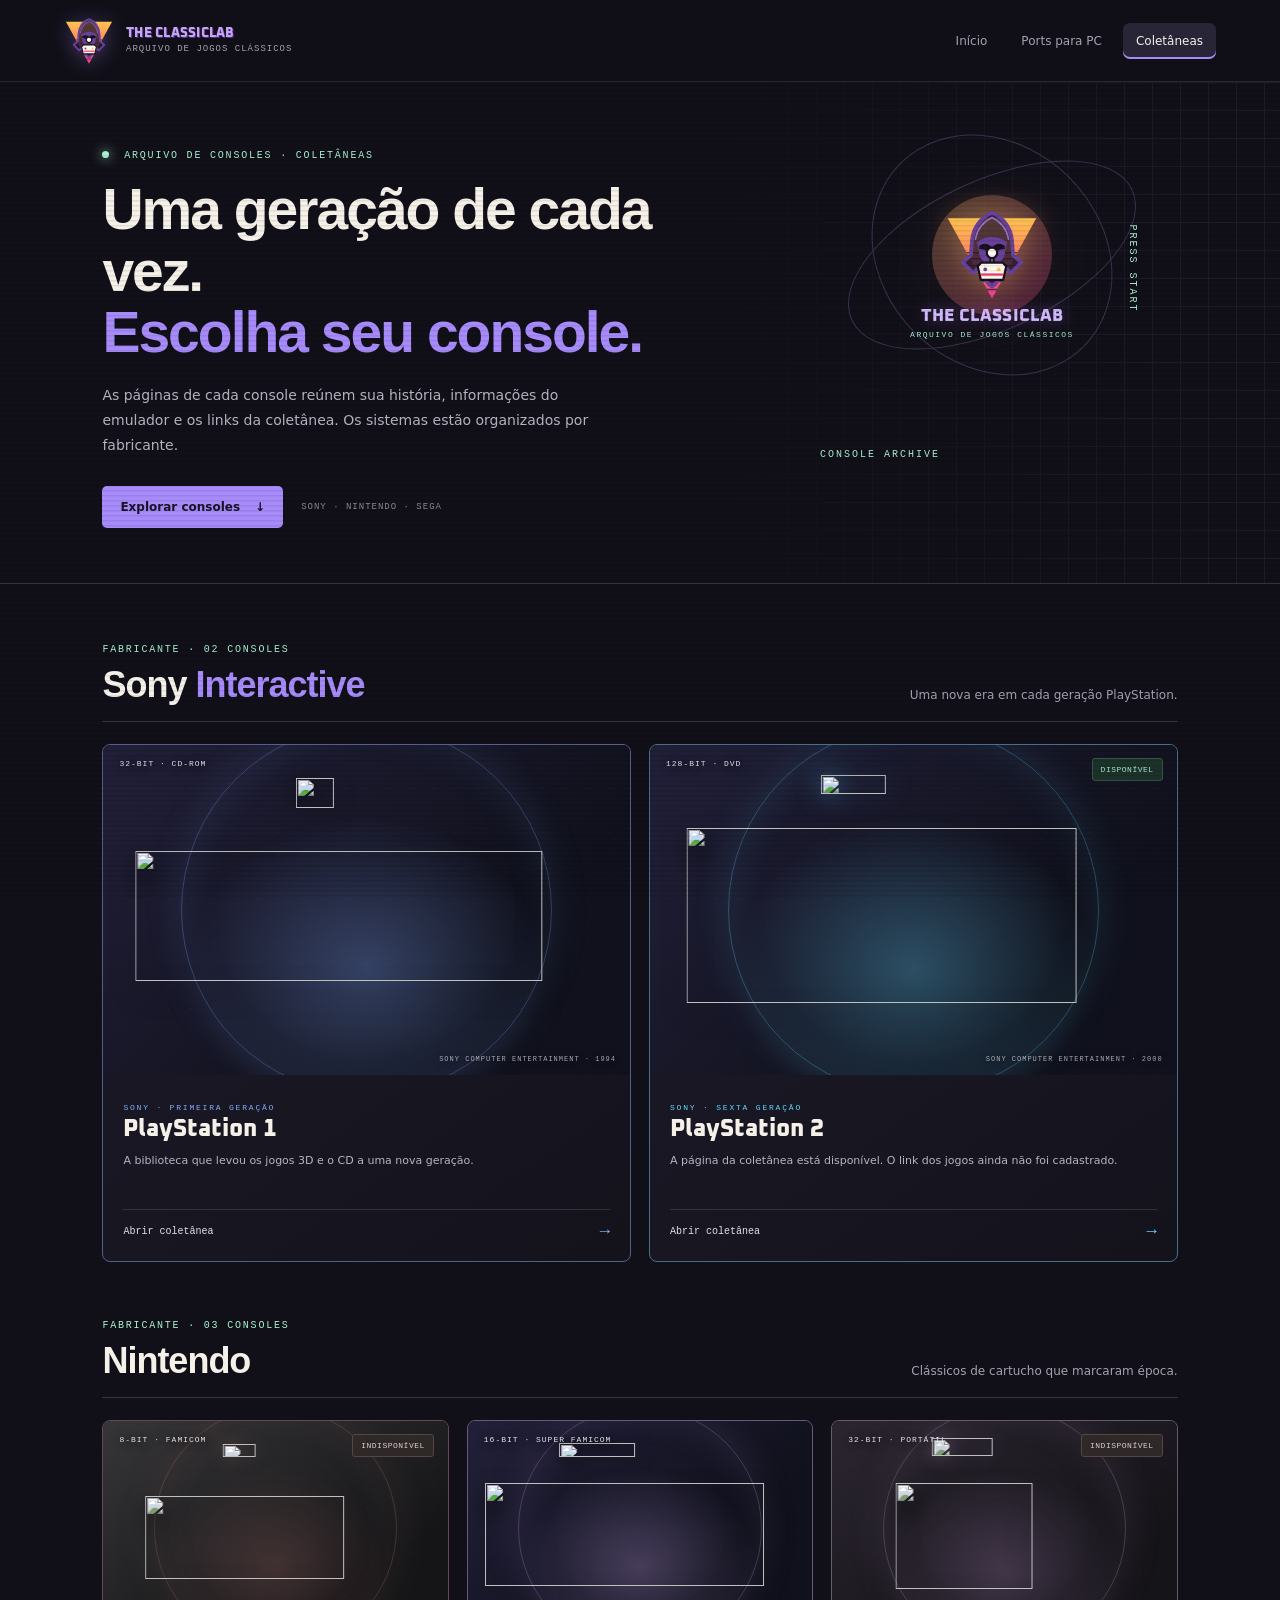
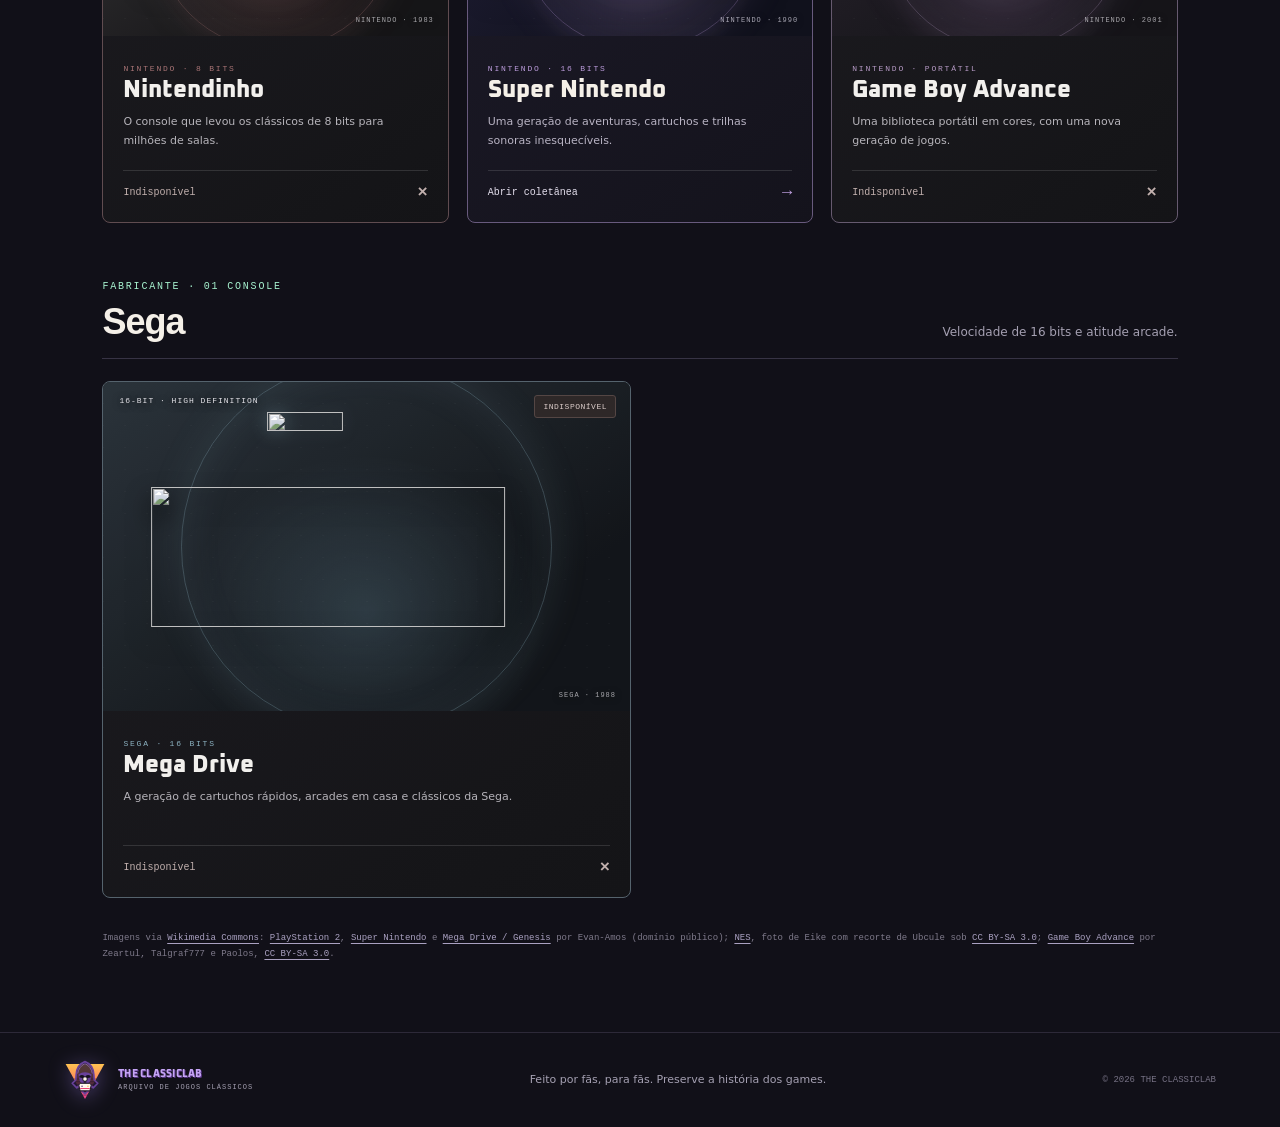
==== commit 46dba7d8: "Show PS2 collection as available Co-authored-by: Copilot <223556219+Copilot@users.noreply.github.com" ====
--- a/collections.html
+++ b/collections.html
@@ -75,16 +75,16 @@
             </div>
             <div class="console-card-copy"><span class="eyebrow">SONY · PRIMEIRA GERAÇÃO</span><h3>PlayStation 1</h3><p>A biblioteca que levou os jogos 3D e o CD a uma nova geração.</p><span class="console-card-action">Abrir coletânea <b aria-hidden="true">→</b></span></div>
           </a>
-          <div class="console-collection-card console-ps2 is-unavailable" aria-label="PlayStation 2 — indisponível" aria-disabled="true">
+          <a class="console-collection-card console-ps2" href="ps2.html" aria-label="Abrir coletânea do PlayStation 2">
             <div class="console-cover" aria-hidden="true">
               <span class="console-generation">128-BIT · DVD</span>
-              <span class="console-unavailable-badge">INDISPONÍVEL</span>
+              <span class="console-available-badge">DISPONÍVEL</span>
               <img class="console-wordmark ps2-wordmark" src="https://upload.wikimedia.org/wikipedia/commons/7/76/PlayStation_2_logo.svg" alt="">
               <img class="console-device ps2-device" src="https://upload.wikimedia.org/wikipedia/commons/thumb/1/11/PS2-Slim-Console-Set.png/960px-PS2-Slim-Console-Set.png" alt="">
               <span class="console-cover-code">SONY COMPUTER ENTERTAINMENT · 2000</span>
             </div>
-            <div class="console-card-copy"><span class="eyebrow">SONY · SEXTA GERAÇÃO</span><h3>PlayStation 2</h3><p>A coletânea do console está indisponível no momento.</p><span class="console-card-action console-card-status">Indisponível <b aria-hidden="true">×</b></span></div>
-          </div>
+            <div class="console-card-copy"><span class="eyebrow">SONY · SEXTA GERAÇÃO</span><h3>PlayStation 2</h3><p>A página da coletânea está disponível. O link dos jogos ainda não foi cadastrado.</p><span class="console-card-action">Abrir coletânea <b aria-hidden="true">→</b></span></div>
+          </a>
         </div>
       </section>
 
--- a/styles.css
+++ b/styles.css
@@ -623,6 +623,7 @@
 .console-collection-card.is-unavailable { cursor:not-allowed;filter:saturate(.5) grayscale(.25); }
 .console-collection-card.is-unavailable:hover { transform:none;border-color:color-mix(in srgb,var(--console-accent) 38%,#343142);box-shadow:none; }
 .console-unavailable-badge { position:absolute;z-index:4;top:13px;right:14px;padding:6px 8px;border:1px solid #67413c;border-radius:3px;background:#382725ed;color:#f0c8c1;font:8px var(--mono);letter-spacing:.5px; }
+.console-available-badge { position:absolute;z-index:4;top:13px;right:14px;padding:6px 8px;border:1px solid #335545;border-radius:3px;background:#1c342ced;color:#a9e6c9;font:8px var(--mono);letter-spacing:.5px; }
 .console-card-status { color:#d8aaa3; }
 .console-card-status b { color:#d8aaa3; }
 .console-nes .console-cover { background:radial-gradient(ellipse at 50% 68%,#d74b4b50,transparent 49%),linear-gradient(145deg,#37343a,#15151a 75%); }
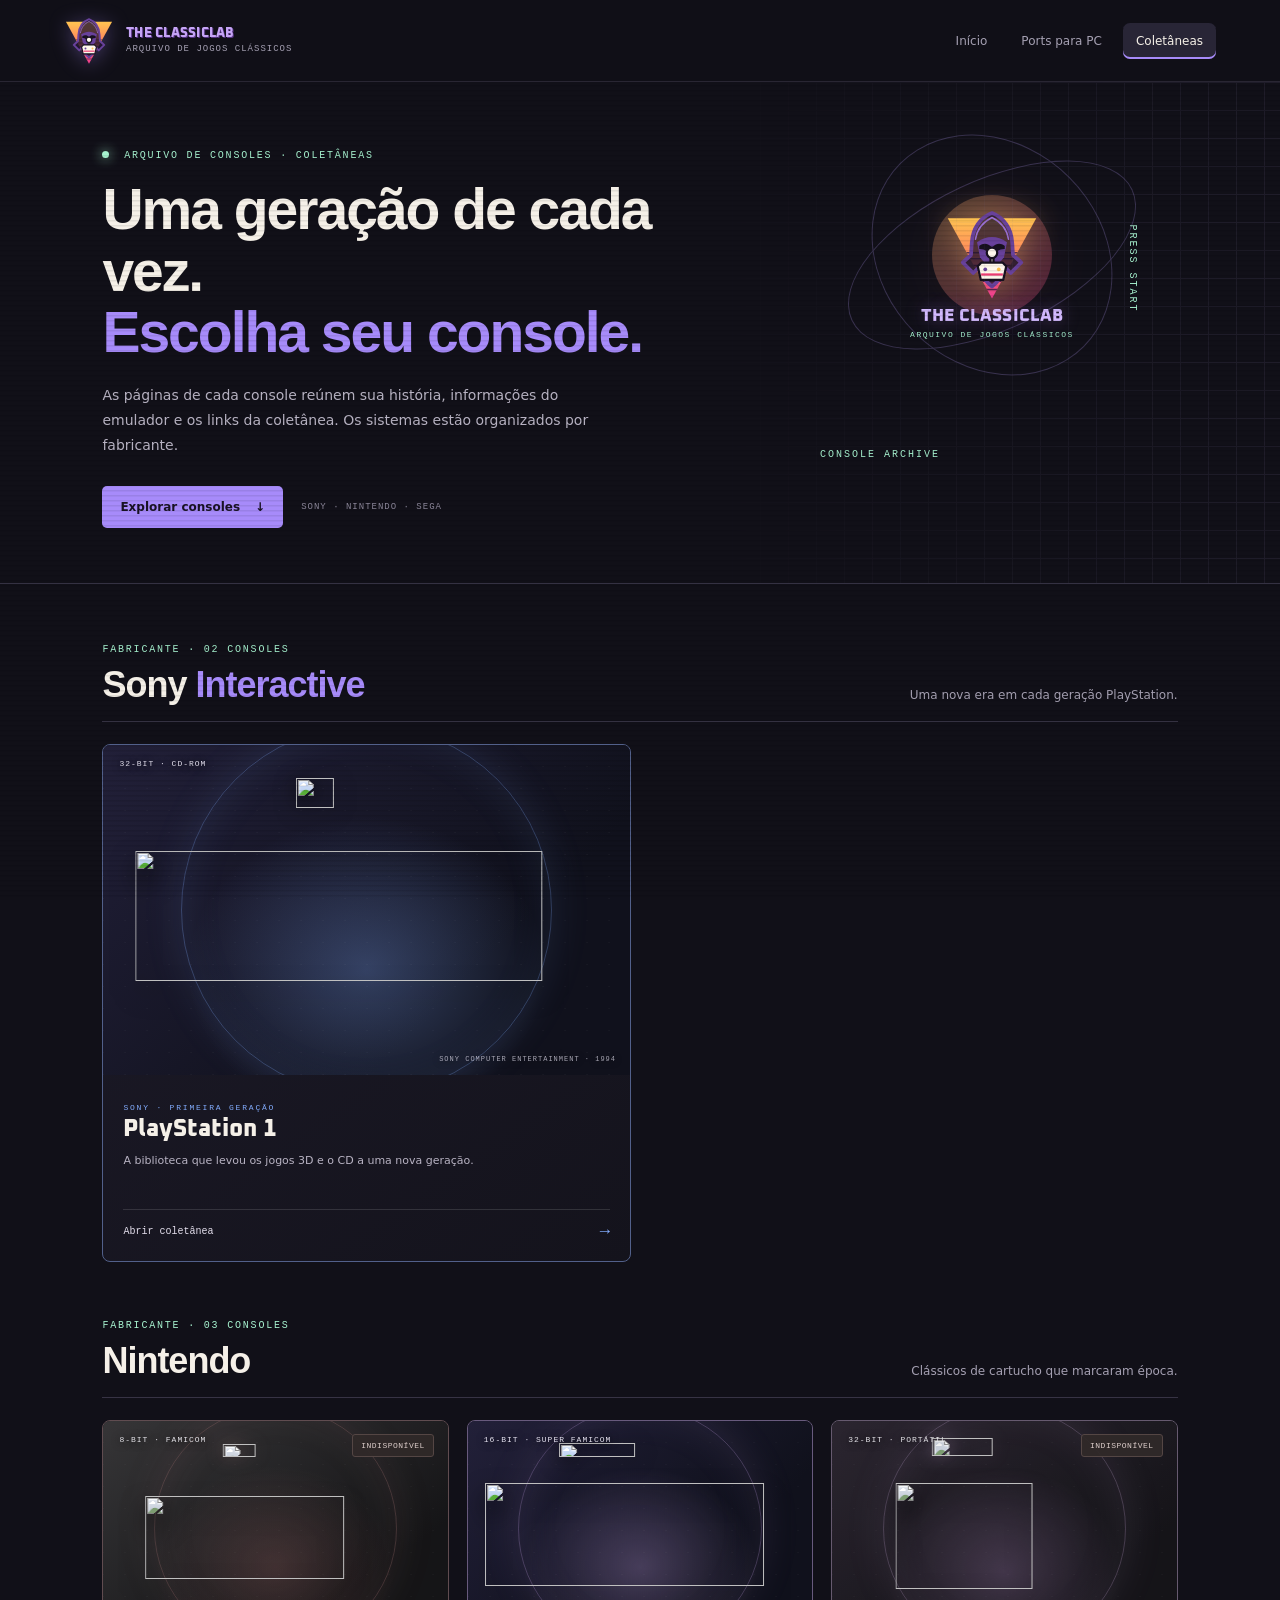
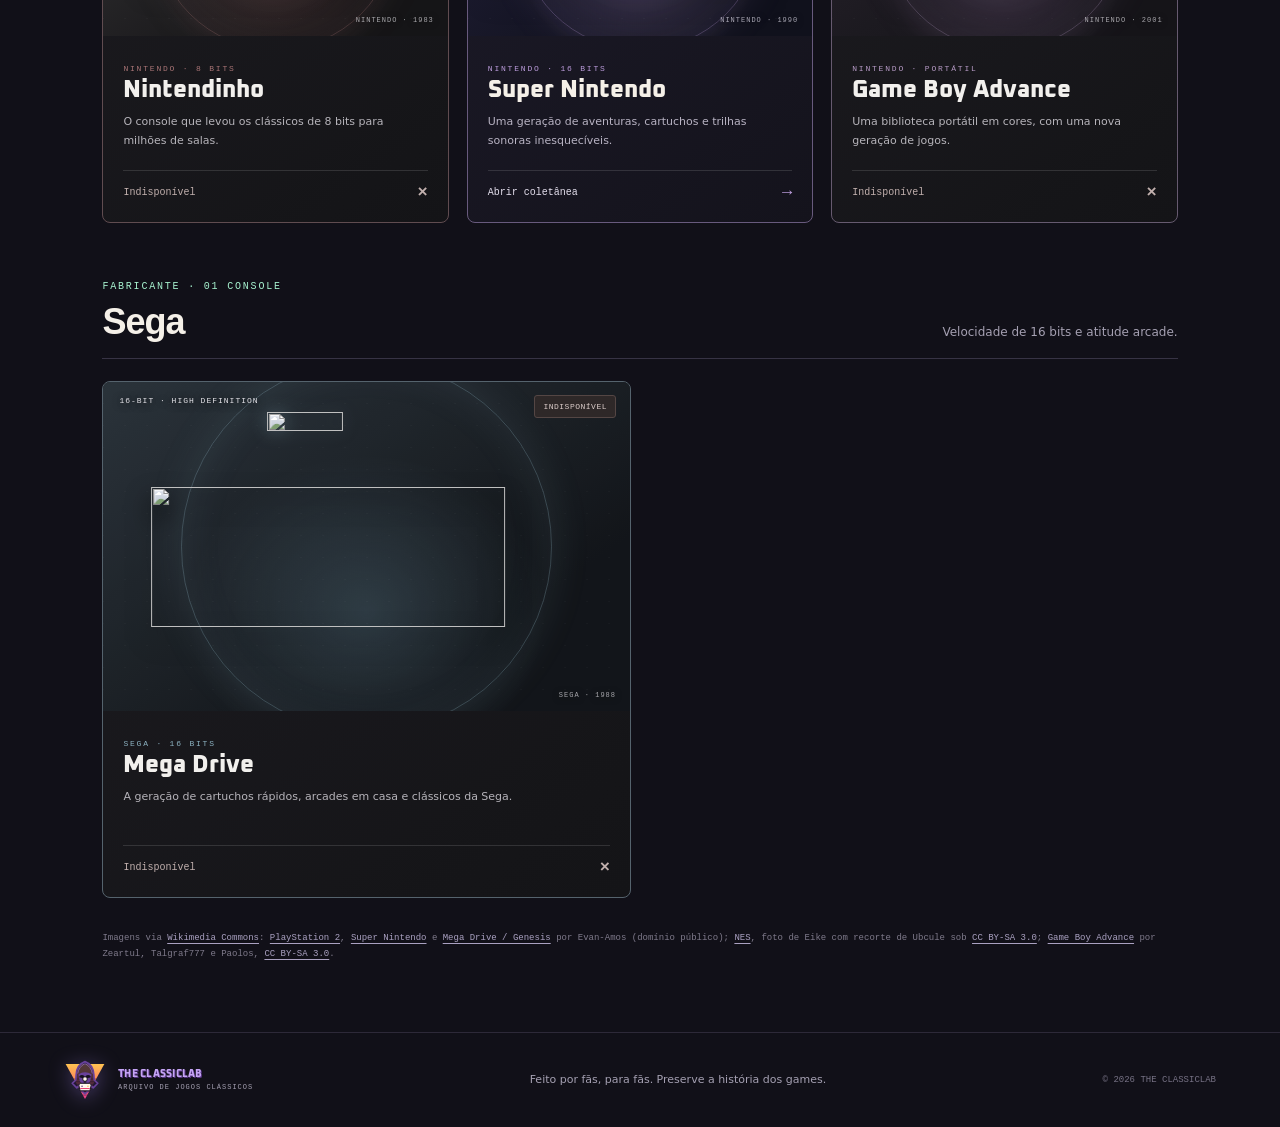
==== commit 033b8508: "Remove PS2 from collection catalog Co-authored-by: Copilot <223556219+Copilot@users.noreply.github.c" ====
--- a/collections.html
+++ b/collections.html
@@ -75,16 +75,6 @@
             </div>
             <div class="console-card-copy"><span class="eyebrow">SONY · PRIMEIRA GERAÇÃO</span><h3>PlayStation 1</h3><p>A biblioteca que levou os jogos 3D e o CD a uma nova geração.</p><span class="console-card-action">Abrir coletânea <b aria-hidden="true">→</b></span></div>
           </a>
-          <a class="console-collection-card console-ps2" href="ps2.html" aria-label="Abrir coletânea do PlayStation 2">
-            <div class="console-cover" aria-hidden="true">
-              <span class="console-generation">128-BIT · DVD</span>
-              <span class="console-available-badge">DISPONÍVEL</span>
-              <img class="console-wordmark ps2-wordmark" src="https://upload.wikimedia.org/wikipedia/commons/7/76/PlayStation_2_logo.svg" alt="">
-              <img class="console-device ps2-device" src="https://upload.wikimedia.org/wikipedia/commons/thumb/1/11/PS2-Slim-Console-Set.png/960px-PS2-Slim-Console-Set.png" alt="">
-              <span class="console-cover-code">SONY COMPUTER ENTERTAINMENT · 2000</span>
-            </div>
-            <div class="console-card-copy"><span class="eyebrow">SONY · SEXTA GERAÇÃO</span><h3>PlayStation 2</h3><p>A página da coletânea está disponível. O link dos jogos ainda não foi cadastrado.</p><span class="console-card-action">Abrir coletânea <b aria-hidden="true">→</b></span></div>
-          </a>
         </div>
       </section>
 
--- a/styles.css
+++ b/styles.css
@@ -426,7 +426,6 @@
 .console-collection-card:hover { transform: translateY(-4px); border-color: var(--console-accent); box-shadow: 0 16px 40px #0006,0 0 25px color-mix(in srgb,var(--console-accent) 15%,transparent); }
 .console-collection-card:focus-visible { outline: 2px solid var(--console-accent); outline-offset: 3px; }
 .console-ps1 { --console-accent: #83adff; }
-.console-ps2 { --console-accent: #63d7ff; }
 .console-snes { --console-accent: #bd9ddd; }
 .console-cover { position: relative; display: grid; place-items: center; overflow: hidden; aspect-ratio: 16 / 10; isolation: isolate; background: radial-gradient(ellipse at 50% 68%,color-mix(in srgb,var(--console-accent) 30%,transparent),transparent 48%),linear-gradient(135deg,#222039,#10111c 70%); }
 .console-cover::before { content: ""; position: absolute; z-index: -1; inset: 0; opacity: .36; background-image: linear-gradient(45deg,#ffffff16 1px,transparent 1px),linear-gradient(-45deg,#ffffff12 1px,transparent 1px); background-size: 22px 22px; }
@@ -623,7 +622,6 @@
 .console-collection-card.is-unavailable { cursor:not-allowed;filter:saturate(.5) grayscale(.25); }
 .console-collection-card.is-unavailable:hover { transform:none;border-color:color-mix(in srgb,var(--console-accent) 38%,#343142);box-shadow:none; }
 .console-unavailable-badge { position:absolute;z-index:4;top:13px;right:14px;padding:6px 8px;border:1px solid #67413c;border-radius:3px;background:#382725ed;color:#f0c8c1;font:8px var(--mono);letter-spacing:.5px; }
-.console-available-badge { position:absolute;z-index:4;top:13px;right:14px;padding:6px 8px;border:1px solid #335545;border-radius:3px;background:#1c342ced;color:#a9e6c9;font:8px var(--mono);letter-spacing:.5px; }
 .console-card-status { color:#d8aaa3; }
 .console-card-status b { color:#d8aaa3; }
 .console-nes .console-cover { background:radial-gradient(ellipse at 50% 68%,#d74b4b50,transparent 49%),linear-gradient(145deg,#37343a,#15151a 75%); }
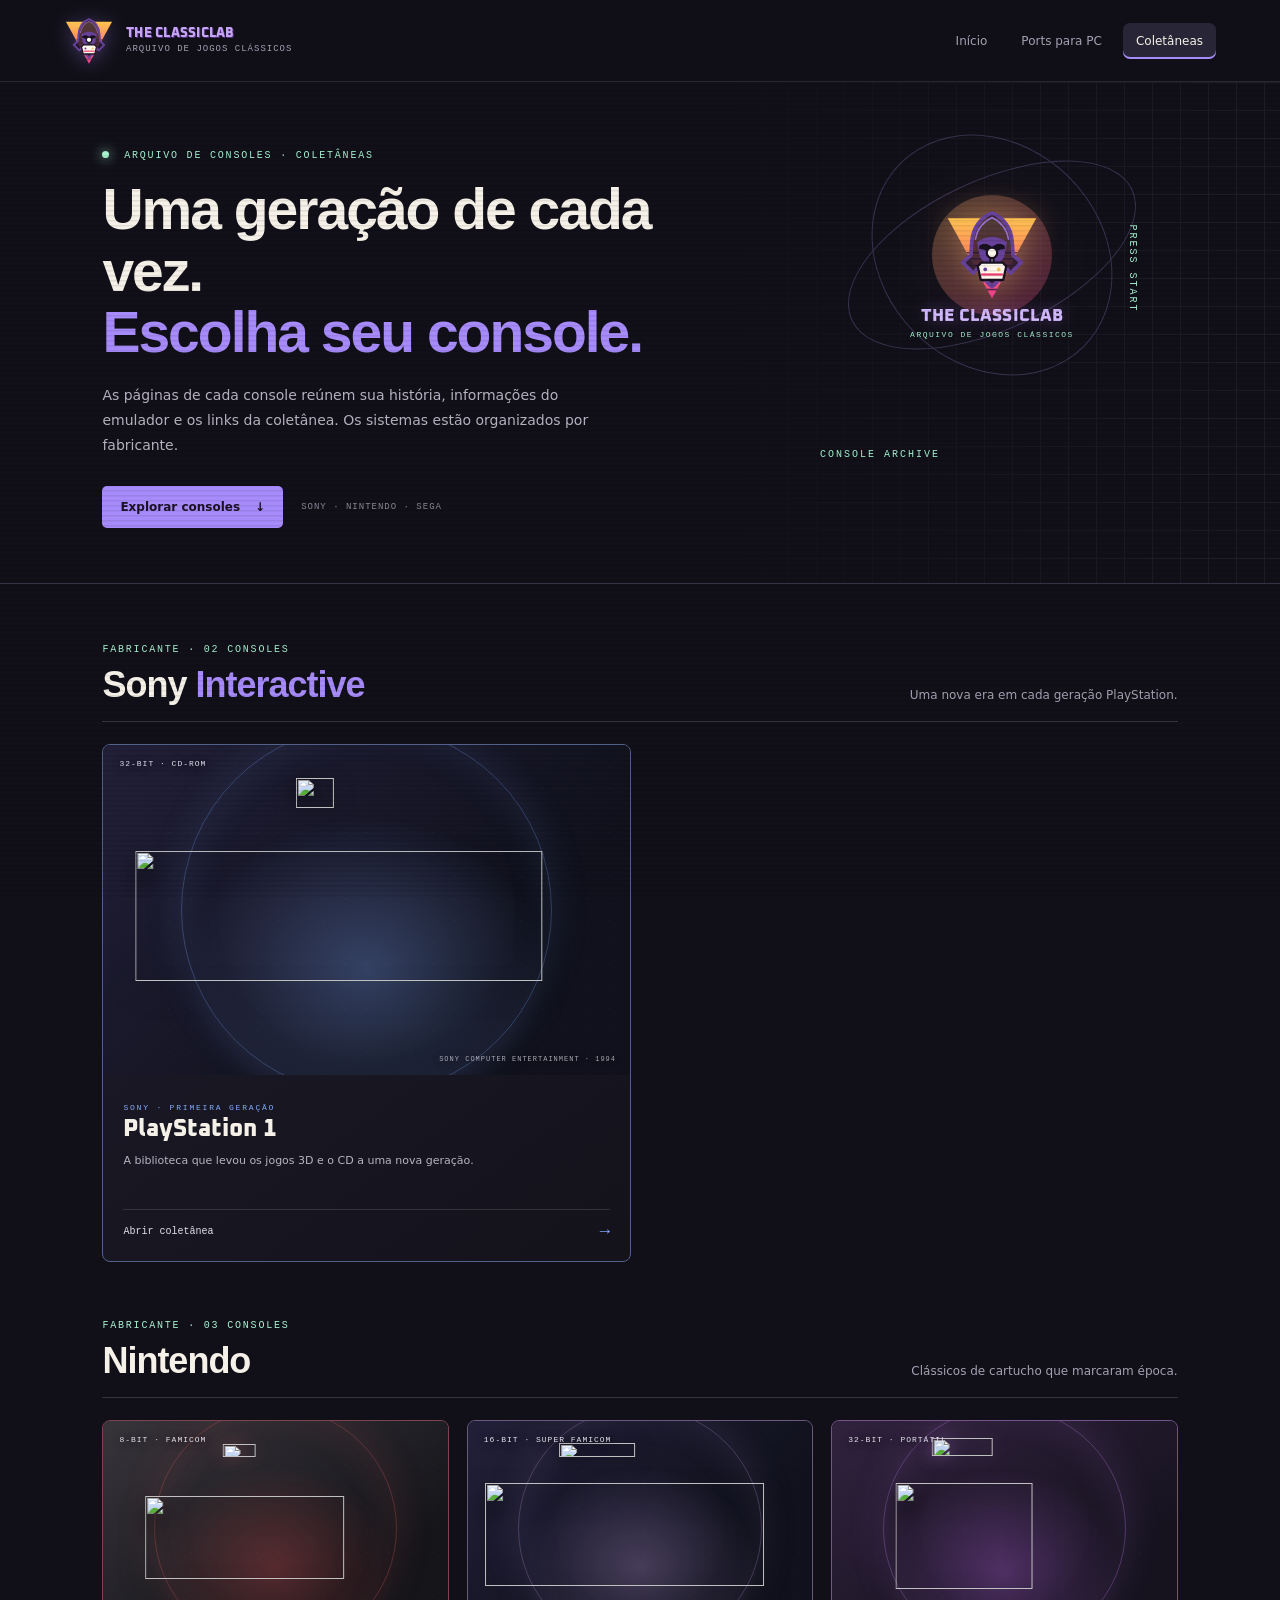
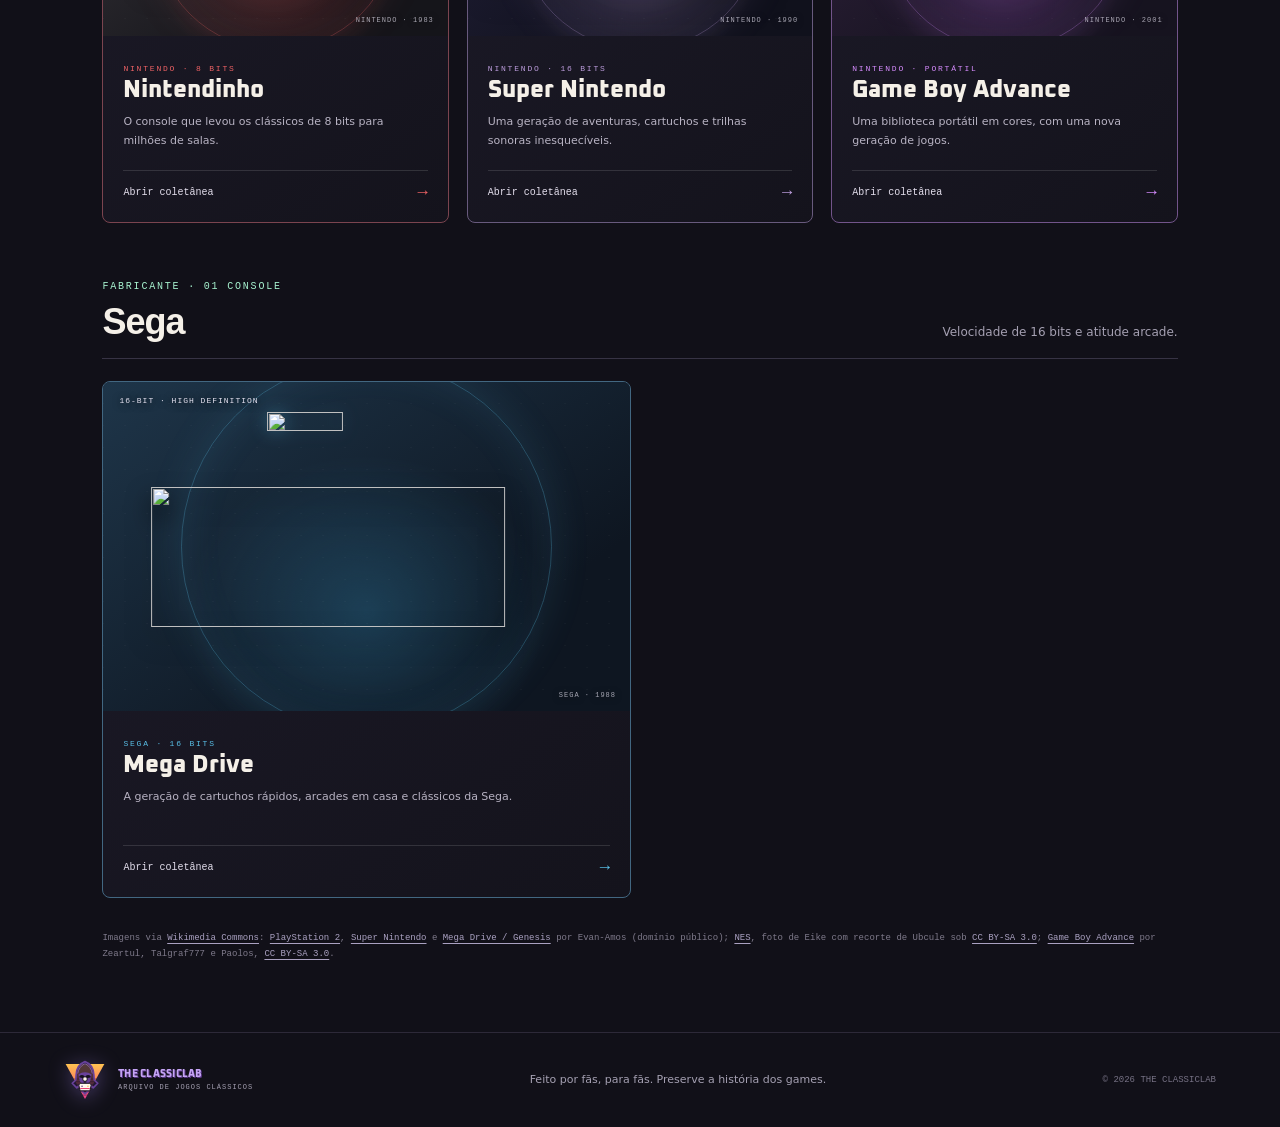
==== commit 2e5c4174: "Make console collections available" ====
--- a/collections.html
+++ b/collections.html
@@ -84,16 +84,15 @@
           <p>Clássicos de cartucho que marcaram época.</p>
         </div>
         <div class="console-collection-grid console-collection-grid-trio">
-          <div class="console-collection-card console-nes is-unavailable" aria-label="Nintendinho — indisponível" aria-disabled="true">
+          <a class="console-collection-card console-nes" href="nes.html" aria-label="Abrir coletânea do Nintendinho">
             <div class="console-cover" aria-hidden="true">
               <span class="console-generation">8-BIT · FAMICOM</span>
-              <span class="console-unavailable-badge">INDISPONÍVEL</span>
               <img class="console-wordmark nes-wordmark" src="https://commons.wikimedia.org/wiki/Special:FilePath/NES_logo.svg" alt="" loading="lazy">
               <img class="console-device nes-device" crossorigin="anonymous" src="https://upload.wikimedia.org/wikipedia/commons/b/b1/Nes-transparent-improved.png" alt="" loading="lazy">
               <span class="console-cover-code">NINTENDO · 1983</span>
             </div>
-            <div class="console-card-copy"><span class="eyebrow">NINTENDO · 8 BITS</span><h3>Nintendinho</h3><p>O console que levou os clássicos de 8 bits para milhões de salas.</p><span class="console-card-action console-card-status">Indisponível <b aria-hidden="true">×</b></span></div>
-          </div>
+            <div class="console-card-copy"><span class="eyebrow">NINTENDO · 8 BITS</span><h3>Nintendinho</h3><p>O console que levou os clássicos de 8 bits para milhões de salas.</p><span class="console-card-action">Abrir coletânea <b aria-hidden="true">→</b></span></div>
+          </a>
           <a class="console-collection-card console-snes" href="snes.html" aria-label="Abrir coletânea do Super Nintendo">
             <div class="console-cover" aria-hidden="true">
               <span class="console-generation">16-BIT · SUPER FAMICOM</span>
@@ -103,16 +102,15 @@
             </div>
             <div class="console-card-copy"><span class="eyebrow">NINTENDO · 16 BITS</span><h3>Super Nintendo</h3><p>Uma geração de aventuras, cartuchos e trilhas sonoras inesquecíveis.</p><span class="console-card-action">Abrir coletânea <b aria-hidden="true">→</b></span></div>
           </a>
-          <div class="console-collection-card console-gba is-unavailable" aria-label="Game Boy Advance — indisponível" aria-disabled="true">
+          <a class="console-collection-card console-gba" href="gba.html" aria-label="Abrir coletânea do Game Boy Advance">
             <div class="console-cover" aria-hidden="true">
               <span class="console-generation">32-BIT · PORTÁTIL</span>
-              <span class="console-unavailable-badge">INDISPONÍVEL</span>
               <img class="console-wordmark gba-wordmark" src="https://commons.wikimedia.org/wiki/Special:FilePath/Game_Boy_Advance_logo.svg" alt="" loading="lazy">
               <img class="console-device gba-device" src="https://commons.wikimedia.org/wiki/Special:FilePath/GameBoyAdvance-transparent.png?width=960" alt="" loading="lazy">
               <span class="console-cover-code">NINTENDO · 2001</span>
             </div>
-            <div class="console-card-copy"><span class="eyebrow">NINTENDO · PORTÁTIL</span><h3>Game Boy Advance</h3><p>Uma biblioteca portátil em cores, com uma nova geração de jogos.</p><span class="console-card-action console-card-status">Indisponível <b aria-hidden="true">×</b></span></div>
-          </div>
+            <div class="console-card-copy"><span class="eyebrow">NINTENDO · PORTÁTIL</span><h3>Game Boy Advance</h3><p>Uma biblioteca portátil em cores, com uma nova geração de jogos.</p><span class="console-card-action">Abrir coletânea <b aria-hidden="true">→</b></span></div>
+          </a>
         </div>
       </section>
       <section class="publisher-section" id="sega" aria-labelledby="sega-title">
@@ -121,16 +119,15 @@
           <p>Velocidade de 16 bits e atitude arcade.</p>
         </div>
         <div class="console-collection-grid console-collection-grid-single">
-          <div class="console-collection-card console-megadrive is-unavailable" aria-label="Mega Drive — indisponível" aria-disabled="true">
+          <a class="console-collection-card console-megadrive" href="megadrive.html" aria-label="Abrir coletânea do Mega Drive">
             <div class="console-cover" aria-hidden="true">
               <span class="console-generation">16-BIT · HIGH DEFINITION</span>
-              <span class="console-unavailable-badge">INDISPONÍVEL</span>
               <img class="console-wordmark megadrive-wordmark" src="https://commons.wikimedia.org/wiki/Special:FilePath/Sega_genesis_logo.svg" alt="" loading="lazy">
               <img class="console-device megadrive-device" src="https://commons.wikimedia.org/wiki/Special:FilePath/Sega-Genesis-NA-Mk2-Console-Set.png?width=960" alt="" loading="lazy">
               <span class="console-cover-code">SEGA · 1988</span>
             </div>
-            <div class="console-card-copy"><span class="eyebrow">SEGA · 16 BITS</span><h3>Mega Drive</h3><p>A geração de cartuchos rápidos, arcades em casa e clássicos da Sega.</p><span class="console-card-action console-card-status">Indisponível <b aria-hidden="true">×</b></span></div>
-          </div>
+            <div class="console-card-copy"><span class="eyebrow">SEGA · 16 BITS</span><h3>Mega Drive</h3><p>A geração de cartuchos rápidos, arcades em casa e clássicos da Sega.</p><span class="console-card-action">Abrir coletânea <b aria-hidden="true">→</b></span></div>
+          </a>
         </div>
       </section>
       <p class="collection-image-credits">Imagens via <a href="https://commons.wikimedia.org/wiki/File:PSX-Console-wController.png" target="_blank" rel="noopener noreferrer">Wikimedia Commons</a>: <a href="https://commons.wikimedia.org/wiki/File:PS2-Slim-Console-Set.png" target="_blank" rel="noopener noreferrer">PlayStation 2</a>, <a href="https://commons.wikimedia.org/wiki/File:SNES-Mod1-Console-Set.png" target="_blank" rel="noopener noreferrer">Super Nintendo</a> e <a href="https://commons.wikimedia.org/wiki/File:Sega-Genesis-NA-Mk2-Console-Set.png" target="_blank" rel="noopener noreferrer">Mega Drive / Genesis</a> por Evan-Amos (domínio público); <a href="https://commons.wikimedia.org/wiki/File:Nes-transparent-improved.png" target="_blank" rel="noopener noreferrer">NES</a>, foto de Eike com recorte de Ubcule sob <a href="https://creativecommons.org/licenses/by-sa/3.0/" target="_blank" rel="noopener noreferrer">CC BY-SA 3.0</a>; <a href="https://commons.wikimedia.org/wiki/File:GameBoyAdvance-transparent.png" target="_blank" rel="noopener noreferrer">Game Boy Advance</a> por Zeartul, Talgraf777 e Paolos, <a href="https://creativecommons.org/licenses/by-sa/3.0/" target="_blank" rel="noopener noreferrer">CC BY-SA 3.0</a>.</p>
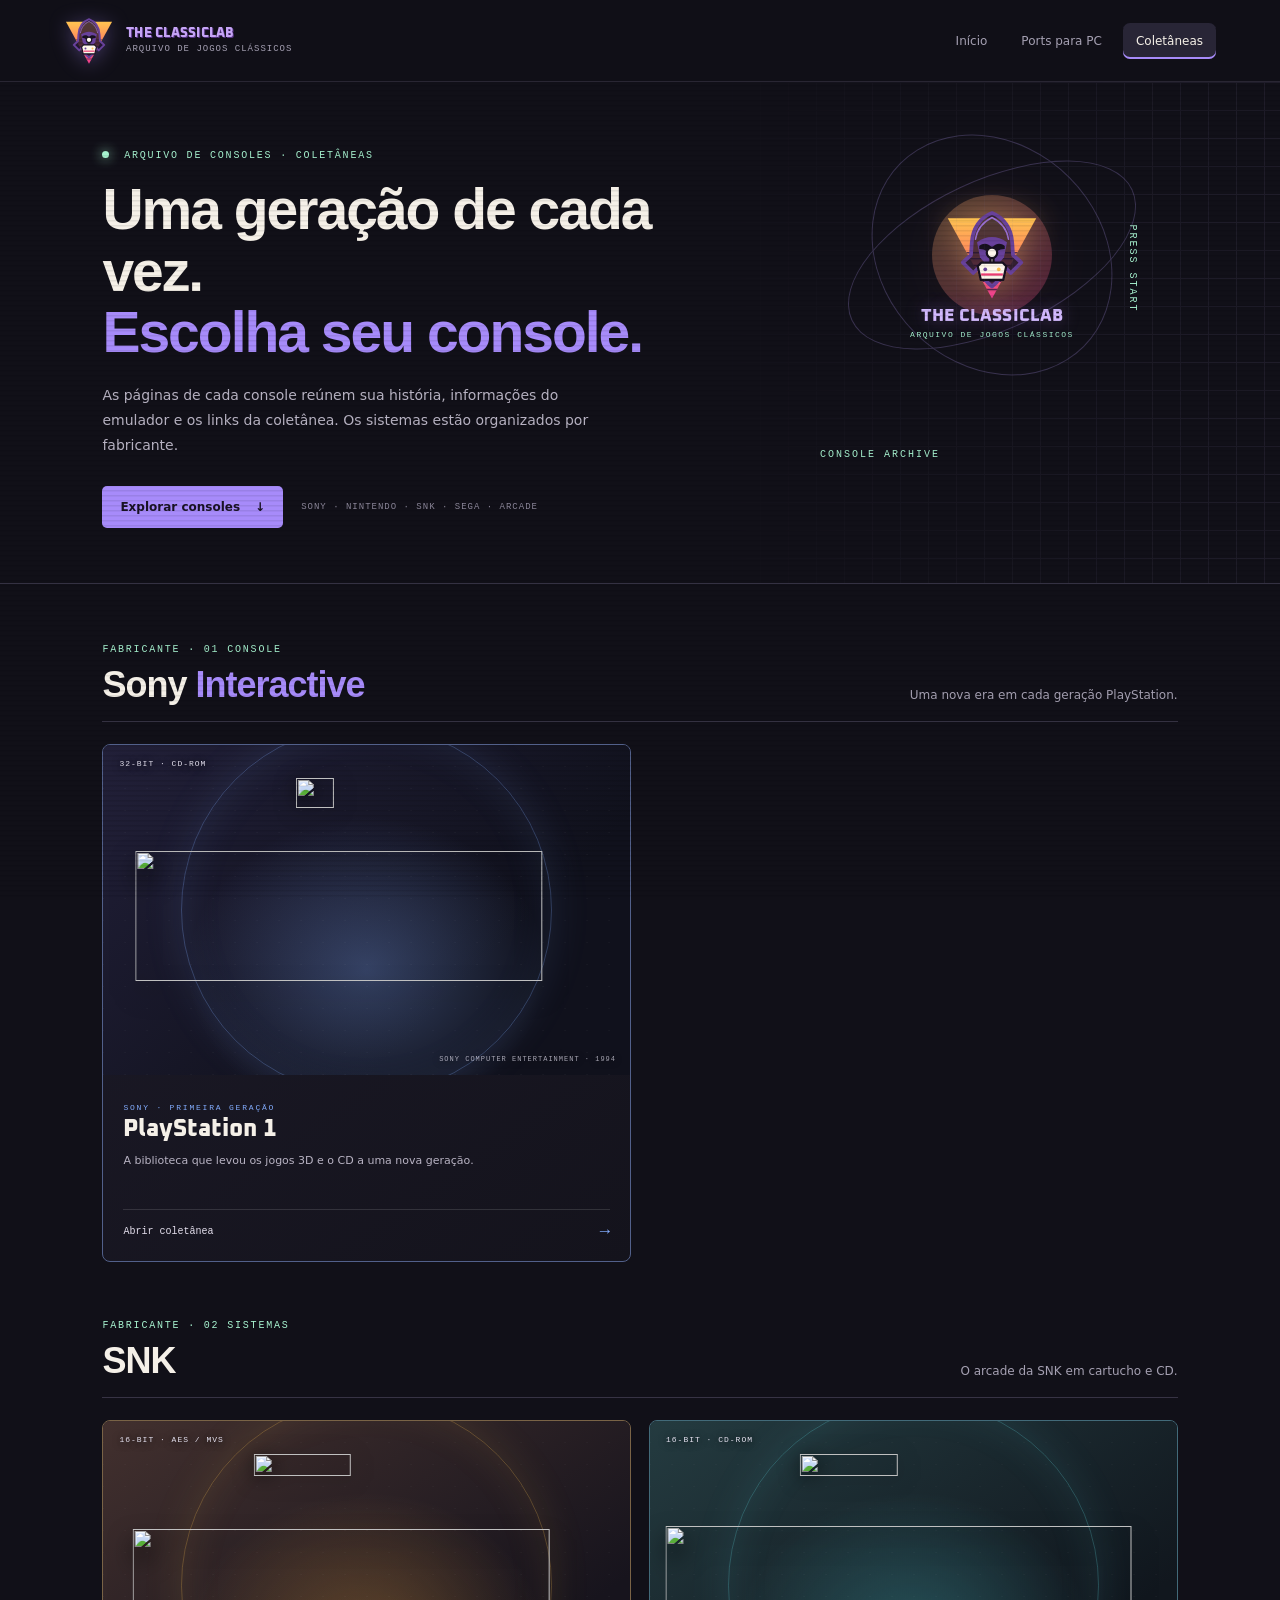
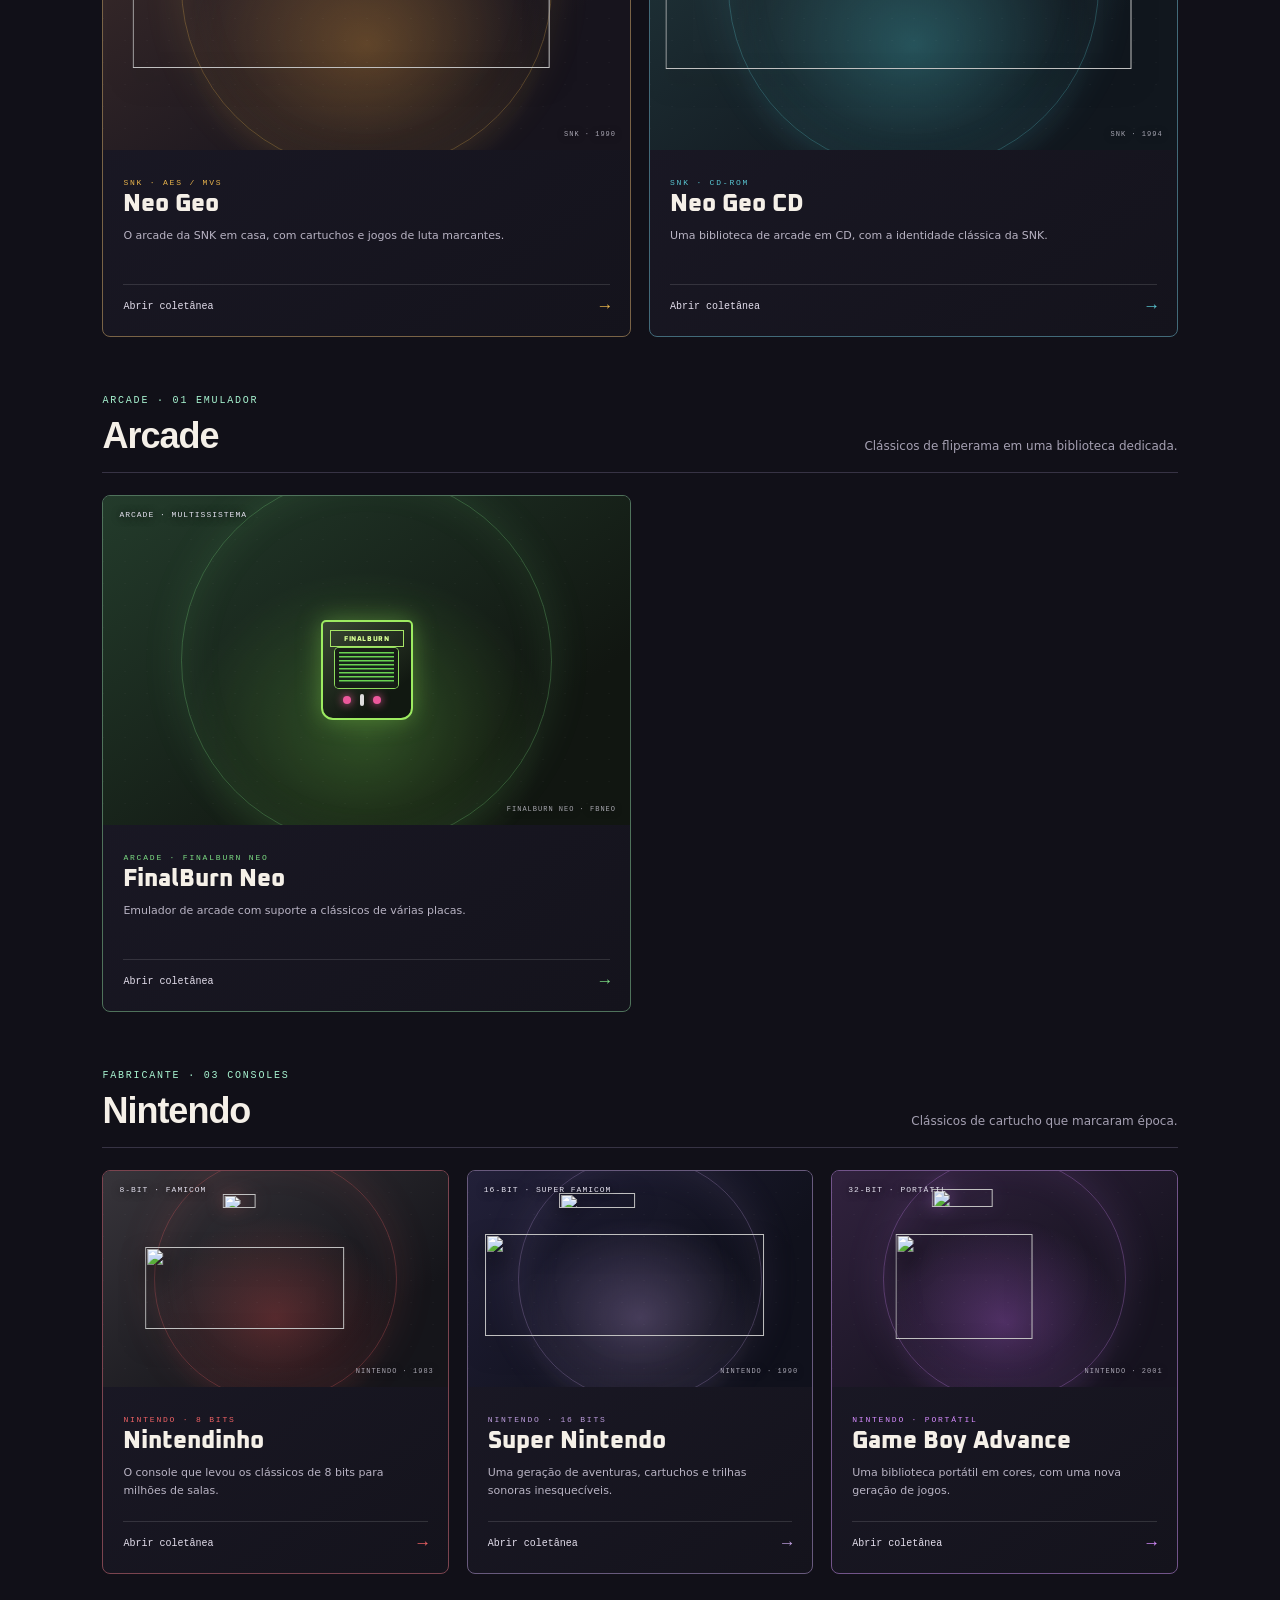
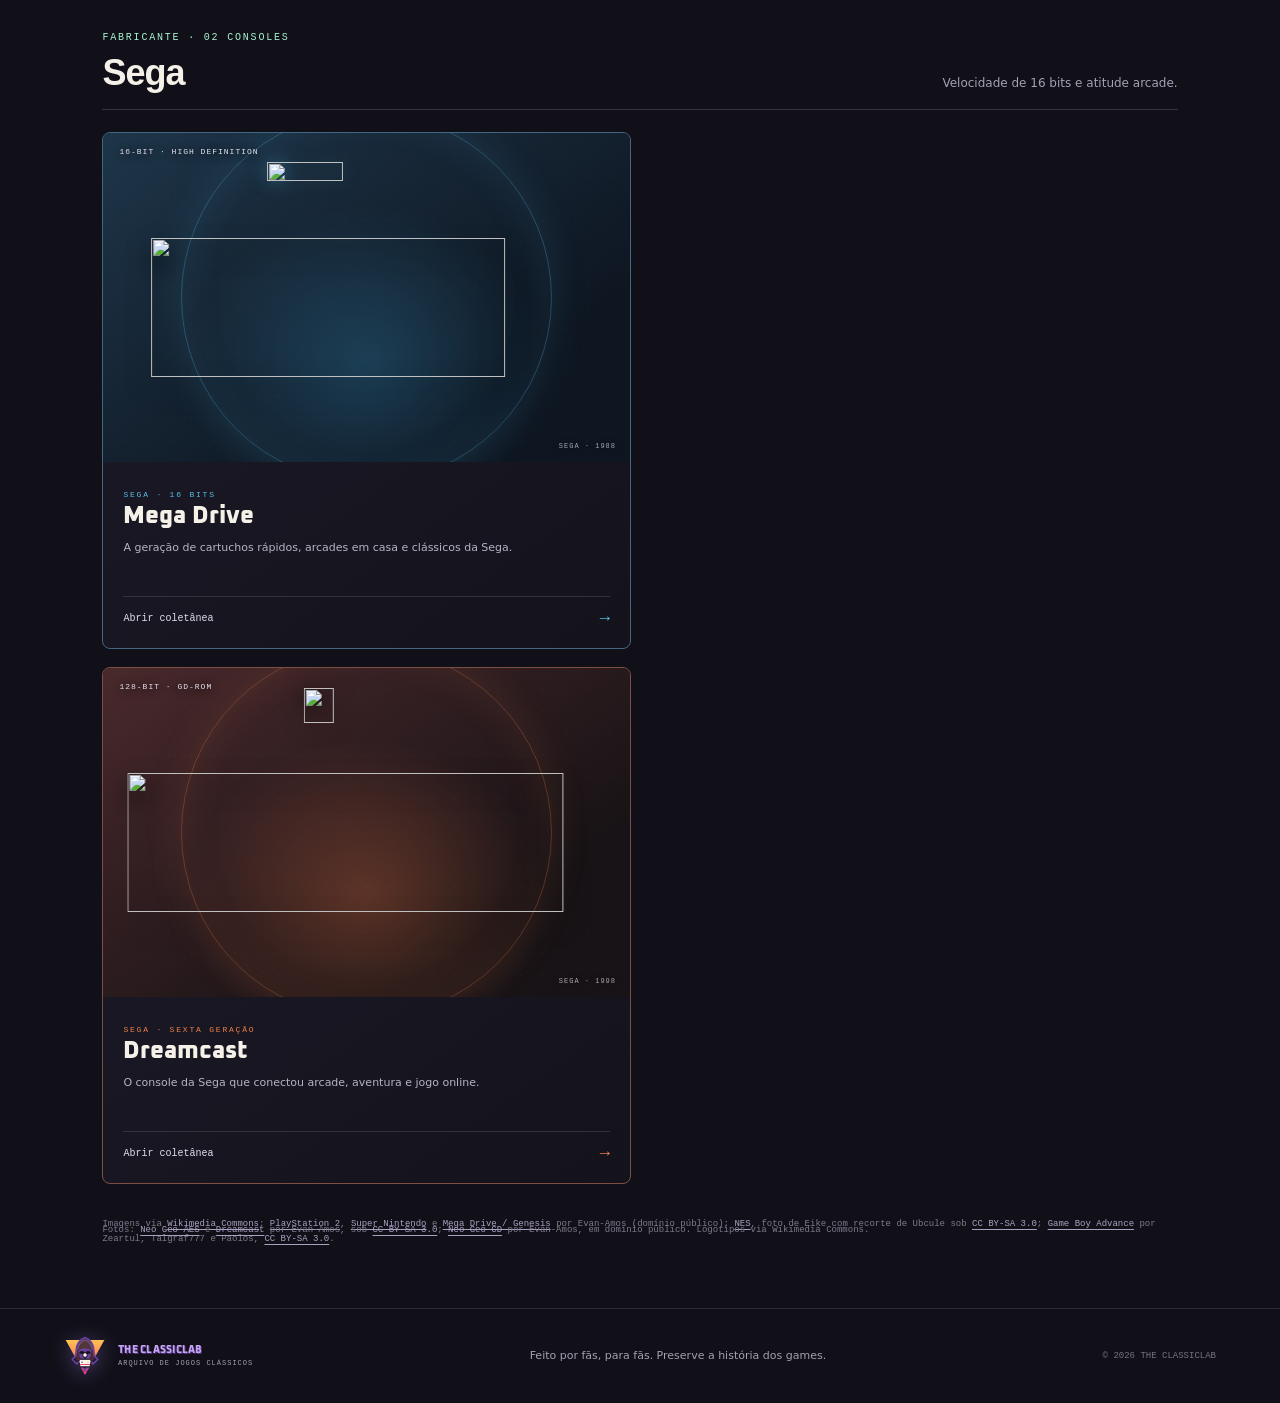
==== commit 69532a9d: "Add Neo Geo, FinalBurn and Dreamcast collections" ====
--- a/collections.html
+++ b/collections.html
@@ -43,7 +43,7 @@
         <p class="hero-description">As páginas de cada console reúnem sua história, informações do emulador e os links da coletânea. Os sistemas estão organizados por fabricante.</p>
         <div class="hero-actions">
           <a class="button button-primary" href="#sony">Explorar consoles <span aria-hidden="true">↓</span></a>
-          <span class="hero-note">SONY · NINTENDO · SEGA</span>
+          <span class="hero-note">SONY · NINTENDO · SNK · SEGA · ARCADE</span>
         </div>
       </div>
       <div class="hero-art" aria-label="Identidade visual The ClassicLab">
@@ -59,10 +59,10 @@
       <div class="hero-grid" aria-hidden="true"></div>
     </section>
 
-    <section class="console-collections" aria-label="Coletâneas organizadas por fabricante">
+    <section class="console-collections" aria-label="Consoles e arcades organizados por fabricante e sistema">
       <section class="publisher-section" id="sony" aria-labelledby="sony-title">
         <div class="publisher-heading">
-          <div><p class="eyebrow">FABRICANTE · 02 CONSOLES</p><h2 id="sony-title">Sony <span>Interactive</span></h2></div>
+          <div><p class="eyebrow">FABRICANTE · 01 CONSOLE</p><h2 id="sony-title">Sony <span>Interactive</span></h2></div>
           <p>Uma nova era em cada geração PlayStation.</p>
         </div>
         <div class="console-collection-grid">
@@ -74,6 +74,50 @@
               <span class="console-cover-code">SONY COMPUTER ENTERTAINMENT · 1994</span>
             </div>
             <div class="console-card-copy"><span class="eyebrow">SONY · PRIMEIRA GERAÇÃO</span><h3>PlayStation 1</h3><p>A biblioteca que levou os jogos 3D e o CD a uma nova geração.</p><span class="console-card-action">Abrir coletânea <b aria-hidden="true">→</b></span></div>
+          </a>
+        </div>
+      </section>
+
+      <section class="publisher-section" id="snk" aria-labelledby="snk-title">
+        <div class="publisher-heading">
+          <div><p class="eyebrow">FABRICANTE · 02 SISTEMAS</p><h2 id="snk-title">SNK</h2></div>
+          <p>O arcade da SNK em cartucho e CD.</p>
+        </div>
+        <div class="console-collection-grid">
+          <a class="console-collection-card console-neogeo" href="neogeo.html" aria-label="Abrir coletânea do Neo Geo">
+            <div class="console-cover neogeo-cover" aria-hidden="true">
+              <span class="console-generation">16-BIT · AES / MVS</span>
+              <img class="console-wordmark neogeo-wordmark" src="https://commons.wikimedia.org/wiki/Special:FilePath/Neogeo-logo.svg" alt="" loading="lazy">
+              <img class="console-device neogeo-device" src="https://commons.wikimedia.org/wiki/Special:FilePath/Neo-Geo-AES-Console-Set.png?width=1280" alt="" loading="lazy">
+              <span class="console-cover-code">SNK · 1990</span>
+            </div>
+            <div class="console-card-copy"><span class="eyebrow">SNK · AES / MVS</span><h3>Neo Geo</h3><p>O arcade da SNK em casa, com cartuchos e jogos de luta marcantes.</p><span class="console-card-action">Abrir coletânea <b aria-hidden="true">→</b></span></div>
+          </a>
+          <a class="console-collection-card console-neogeocd" href="neogeocd.html" aria-label="Abrir coletânea do Neo Geo CD">
+            <div class="console-cover neogeocd-cover" aria-hidden="true">
+              <span class="console-generation">16-BIT · CD-ROM</span>
+              <img class="console-wordmark neogeocd-wordmark" src="https://commons.wikimedia.org/wiki/Special:FilePath/Neogeo-logo.svg" alt="" loading="lazy">
+              <img class="console-device neogeocd-device" src="https://commons.wikimedia.org/wiki/Special:FilePath/Neo-Geo-CD-TopLoader-wController-FL.png?width=1280" alt="" loading="lazy">
+              <span class="console-cover-code">SNK · 1994</span>
+            </div>
+            <div class="console-card-copy"><span class="eyebrow">SNK · CD-ROM</span><h3>Neo Geo CD</h3><p>Uma biblioteca de arcade em CD, com a identidade clássica da SNK.</p><span class="console-card-action">Abrir coletânea <b aria-hidden="true">→</b></span></div>
+          </a>
+        </div>
+      </section>
+
+      <section class="publisher-section" id="arcade" aria-labelledby="arcade-title">
+        <div class="publisher-heading">
+          <div><p class="eyebrow">ARCADE · 01 EMULADOR</p><h2 id="arcade-title">Arcade</h2></div>
+          <p>Clássicos de fliperama em uma biblioteca dedicada.</p>
+        </div>
+        <div class="console-collection-grid console-collection-grid-single">
+          <a class="console-collection-card console-finalburn" href="finalburn.html" aria-label="Abrir coletânea arcade do FinalBurn Neo">
+            <div class="console-cover finalburn-cover" aria-hidden="true">
+              <span class="console-generation">ARCADE · MULTISSISTEMA</span>
+              <div class="mini-arcade-cabinet"><span class="mini-arcade-marquee">FINALBURN</span><span class="mini-arcade-screen"></span><span class="mini-arcade-controls"><i></i><b></b><i></i></span></div>
+              <span class="console-cover-code">FINALBURN NEO · FBNEO</span>
+            </div>
+            <div class="console-card-copy"><span class="eyebrow">ARCADE · FINALBURN NEO</span><h3>FinalBurn Neo</h3><p>Emulador de arcade com suporte a clássicos de várias placas.</p><span class="console-card-action">Abrir coletânea <b aria-hidden="true">→</b></span></div>
           </a>
         </div>
       </section>
@@ -115,7 +159,7 @@
       </section>
       <section class="publisher-section" id="sega" aria-labelledby="sega-title">
         <div class="publisher-heading">
-          <div><p class="eyebrow">FABRICANTE · 01 CONSOLE</p><h2 id="sega-title">Sega</h2></div>
+          <div><p class="eyebrow">FABRICANTE · 02 CONSOLES</p><h2 id="sega-title">Sega</h2></div>
           <p>Velocidade de 16 bits e atitude arcade.</p>
         </div>
         <div class="console-collection-grid console-collection-grid-single">
@@ -128,9 +172,19 @@
             </div>
             <div class="console-card-copy"><span class="eyebrow">SEGA · 16 BITS</span><h3>Mega Drive</h3><p>A geração de cartuchos rápidos, arcades em casa e clássicos da Sega.</p><span class="console-card-action">Abrir coletânea <b aria-hidden="true">→</b></span></div>
           </a>
+          <a class="console-collection-card console-dreamcast" href="dreamcast.html" aria-label="Abrir coletânea do Dreamcast">
+            <div class="console-cover dreamcast-cover" aria-hidden="true">
+              <span class="console-generation">128-BIT · GD-ROM</span>
+              <img class="console-wordmark dreamcast-wordmark" src="https://commons.wikimedia.org/wiki/Special:FilePath/Dreamcast%20logo.svg" alt="" loading="lazy">
+              <img class="console-device dreamcast-device" src="https://commons.wikimedia.org/wiki/Special:FilePath/Dreamcast-Console-Set.jpg?width=1280" alt="" loading="lazy">
+              <span class="console-cover-code">SEGA · 1998</span>
+            </div>
+            <div class="console-card-copy"><span class="eyebrow">SEGA · SEXTA GERAÇÃO</span><h3>Dreamcast</h3><p>O console da Sega que conectou arcade, aventura e jogo online.</p><span class="console-card-action">Abrir coletânea <b aria-hidden="true">→</b></span></div>
+          </a>
         </div>
       </section>
       <p class="collection-image-credits">Imagens via <a href="https://commons.wikimedia.org/wiki/File:PSX-Console-wController.png" target="_blank" rel="noopener noreferrer">Wikimedia Commons</a>: <a href="https://commons.wikimedia.org/wiki/File:PS2-Slim-Console-Set.png" target="_blank" rel="noopener noreferrer">PlayStation 2</a>, <a href="https://commons.wikimedia.org/wiki/File:SNES-Mod1-Console-Set.png" target="_blank" rel="noopener noreferrer">Super Nintendo</a> e <a href="https://commons.wikimedia.org/wiki/File:Sega-Genesis-NA-Mk2-Console-Set.png" target="_blank" rel="noopener noreferrer">Mega Drive / Genesis</a> por Evan-Amos (domínio público); <a href="https://commons.wikimedia.org/wiki/File:Nes-transparent-improved.png" target="_blank" rel="noopener noreferrer">NES</a>, foto de Eike com recorte de Ubcule sob <a href="https://creativecommons.org/licenses/by-sa/3.0/" target="_blank" rel="noopener noreferrer">CC BY-SA 3.0</a>; <a href="https://commons.wikimedia.org/wiki/File:GameBoyAdvance-transparent.png" target="_blank" rel="noopener noreferrer">Game Boy Advance</a> por Zeartul, Talgraf777 e Paolos, <a href="https://creativecommons.org/licenses/by-sa/3.0/" target="_blank" rel="noopener noreferrer">CC BY-SA 3.0</a>.</p>
+      <p class="collection-image-credits">Fotos: <a href="https://commons.wikimedia.org/wiki/File:Neo-Geo-AES-Console-Set.png" target="_blank" rel="noopener noreferrer">Neo Geo AES</a> e <a href="https://commons.wikimedia.org/wiki/File:Dreamcast-Console-Set.jpg" target="_blank" rel="noopener noreferrer">Dreamcast</a> por Evan-Amos, sob <a href="https://creativecommons.org/licenses/by-sa/3.0/" target="_blank" rel="noopener noreferrer">CC BY-SA 3.0</a>; <a href="https://commons.wikimedia.org/wiki/File:Neo-Geo-CD-TopLoader-wController-FL.png" target="_blank" rel="noopener noreferrer">Neo Geo CD</a> por Evan-Amos, em domínio público. Logotipos via Wikimedia Commons.</p>
     </section>
   </main>
 
--- a/styles.css
+++ b/styles.css
@@ -669,3 +669,78 @@
   body[data-page="ps2"] .retro-backdrop::after { animation:none; }
   .ps2-crystal,.ps2-particle { display:none; }
 }
+
+/* Neo Geo, FinalBurn Neo and Dreamcast collection pages */
+body[data-page="neogeo"] { --bg:#17121b;--panel:#211923;--panel2:#2c2030;--line:#49333f;--text:#f7f1e8;--muted:#b8a9a7;--purple:#e6ad42;--mint:#70d4d0;--orange:#fa7948;background:#17121b; }
+body[data-page="neogeocd"] { --bg:#10191d;--panel:#182428;--panel2:#203236;--line:#315158;--text:#eff8f5;--muted:#a5bbb9;--purple:#58c4d2;--mint:#8be0c8;--orange:#f2a65a;background:#10191d; }
+body[data-page="finalburn"] { --bg:#111716;--panel:#1a201c;--panel2:#242b23;--line:#39483a;--text:#f4f7eb;--muted:#b1b9a9;--purple:#78dc80;--mint:#d2ee65;--orange:#f2a44f;background:#111716; }
+body[data-page="dreamcast"] { --bg:#171214;--panel:#22191b;--panel2:#302024;--line:#52333a;--text:#f8f2ec;--muted:#c0ada6;--purple:#f17b42;--mint:#f2c978;--orange:#e95d38;background:#171214; }
+body[data-page="neogeo"] > main,body[data-page="neogeo"] > .site-footer,body[data-page="neogeocd"] > main,body[data-page="neogeocd"] > .site-footer,body[data-page="finalburn"] > main,body[data-page="finalburn"] > .site-footer,body[data-page="dreamcast"] > main,body[data-page="dreamcast"] > .site-footer { position:relative;z-index:1; }
+body[data-page="neogeo"] .site-header,body[data-page="neogeocd"] .site-header,body[data-page="finalburn"] .site-header,body[data-page="dreamcast"] .site-header { background:color-mix(in srgb,var(--bg) 94%,transparent);border-bottom-color:var(--line); }
+body[data-page="neogeo"] .nav-link:hover,body[data-page="neogeo"] .nav-link.active,body[data-page="neogeocd"] .nav-link:hover,body[data-page="neogeocd"] .nav-link.active,body[data-page="finalburn"] .nav-link:hover,body[data-page="finalburn"] .nav-link.active,body[data-page="dreamcast"] .nav-link:hover,body[data-page="dreamcast"] .nav-link.active { background:var(--panel2); }
+body[data-page="neogeo"] .hero,body[data-page="neogeocd"] .hero,body[data-page="finalburn"] .hero,body[data-page="dreamcast"] .hero { border-bottom-color:var(--line);background:linear-gradient(110deg,color-mix(in srgb,var(--bg) 87%,transparent),color-mix(in srgb,var(--purple) 10%,transparent)); }
+body[data-page="neogeo"] .eyebrow,body[data-page="neogeo"] .status-dot,body[data-page="neogeo"] .art-label,body[data-page="neogeocd"] .eyebrow,body[data-page="neogeocd"] .status-dot,body[data-page="neogeocd"] .art-label,body[data-page="finalburn"] .eyebrow,body[data-page="finalburn"] .status-dot,body[data-page="finalburn"] .art-label,body[data-page="dreamcast"] .eyebrow,body[data-page="dreamcast"] .status-dot,body[data-page="dreamcast"] .art-label { color:var(--purple); }
+body[data-page="neogeo"] .status-dot,body[data-page="neogeocd"] .status-dot,body[data-page="finalburn"] .status-dot,body[data-page="dreamcast"] .status-dot { background:var(--mint);box-shadow:0 0 12px var(--mint); }
+body[data-page="neogeo"] h1 span,body[data-page="neogeocd"] h1 span,body[data-page="finalburn"] h1 span,body[data-page="dreamcast"] h1 span { color:var(--purple); }
+body[data-page="neogeo"] .button-primary,body[data-page="neogeocd"] .button-primary,body[data-page="finalburn"] .button-primary,body[data-page="dreamcast"] .button-primary { background:var(--purple);color:#171214; }
+body[data-page="neogeo"] .button-primary:hover,body[data-page="neogeocd"] .button-primary:hover,body[data-page="finalburn"] .button-primary:hover,body[data-page="dreamcast"] .button-primary:hover { filter:brightness(1.15); }
+body[data-page="neogeo"] .hero-grid,body[data-page="neogeocd"] .hero-grid,body[data-page="finalburn"] .hero-grid,body[data-page="dreamcast"] .hero-grid { background-image:linear-gradient(color-mix(in srgb,var(--purple) 28%,transparent) 1px,transparent 1px),linear-gradient(90deg,color-mix(in srgb,var(--purple) 28%,transparent) 1px,transparent 1px); }
+body[data-page="neogeo"] .retro-backdrop { background:radial-gradient(ellipse at 53% 46%,#49301f 0%,#231a20 44%,#100d13 100%); }
+body[data-page="neogeo"] .retro-backdrop::after { opacity:.75;background:radial-gradient(ellipse at 22% 35%,#e5a43b30,transparent 38%),radial-gradient(ellipse at 80% 55%,#cb3f3b24,transparent 37%); }
+body[data-page="neogeocd"] .retro-backdrop { background:radial-gradient(ellipse at 53% 46%,#1b4147 0%,#15252c 45%,#0b1117 100%); }
+body[data-page="neogeocd"] .retro-backdrop::after { opacity:.8;background:radial-gradient(ellipse at 22% 35%,#46c2d032,transparent 38%),radial-gradient(ellipse at 80% 55%,#4ee0c123,transparent 36%); }
+body[data-page="finalburn"] .retro-backdrop { background:radial-gradient(ellipse at 54% 50%,#28412a 0%,#1a221c 45%,#0c100f 100%); }
+body[data-page="finalburn"] .retro-backdrop::after { opacity:.8;background:radial-gradient(ellipse at 17% 40%,#79db4533,transparent 34%),radial-gradient(ellipse at 82% 53%,#d64cc024,transparent 38%); }
+body[data-page="dreamcast"] .retro-backdrop { background:radial-gradient(ellipse at 53% 46%,#482422 0%,#281a1e 43%,#100d11 100%); }
+body[data-page="dreamcast"] .retro-backdrop::after { opacity:.8;background:radial-gradient(ellipse at 22% 35%,#ec73302e,transparent 38%),radial-gradient(ellipse at 80% 55%,#e8bb4120,transparent 37%); }
+body[data-page="neogeo"] .site-footer,body[data-page="neogeocd"] .site-footer,body[data-page="finalburn"] .site-footer,body[data-page="dreamcast"] .site-footer { border-top-color:var(--line); }
+.console-page-note { position:relative;z-index:1;overflow:hidden;border-color:var(--line);background:linear-gradient(120deg,color-mix(in srgb,var(--panel) 95%,transparent),color-mix(in srgb,var(--bg) 94%,transparent));box-shadow:0 20px 70px #0007,0 0 38px color-mix(in srgb,var(--purple) 10%,transparent); }
+.console-page-note::before { content:"";position:absolute;top:0;left:0;right:0;height:3px;background:linear-gradient(90deg,var(--purple),var(--mint),var(--orange)); }
+.console-page-note .download-button { background:color-mix(in srgb,var(--panel) 85%,#000);border-color:var(--line); }
+.console-page-note .download-button.emulator-download { background:color-mix(in srgb,var(--panel2) 85%,#000);border-color:color-mix(in srgb,var(--purple) 52%,var(--line)); }
+.console-page-note .download-button:hover { border-color:var(--purple); }
+.neogeo-console-art,.neogeocd-console-art,.dreamcast-console-art { right:7%;width:min(38vw,440px);height:320px; }
+.neogeo-logo-backdrop,.neogeocd-logo-backdrop,.dreamcast-logo-backdrop { position:absolute;z-index:1;top:-22px;left:50%;display:block;width:min(35vw,250px);height:70px;object-fit:contain;transform:translateX(-50%);filter:drop-shadow(0 0 15px color-mix(in srgb,var(--purple) 72%,transparent)); }
+.neogeo-console-photo,.neogeocd-console-photo,.dreamcast-console-photo { position:absolute;z-index:2;inset:39px 0 0;display:block;width:100%;height:250px;object-fit:contain;filter:drop-shadow(0 18px 22px #000b) drop-shadow(0 0 25px color-mix(in srgb,var(--purple) 38%,transparent)); }
+.console-image-credit { position:absolute;z-index:3;right:7px;bottom:0;color:#c3b8b3;font:7px var(--mono);letter-spacing:.55px;opacity:.88; }
+.console-image-credit:hover { color:var(--mint); }
+.neo-energy-ring,.cd-orbit,.dreamcast-orbit { position:absolute;left:50%;top:46%;width:min(69vw,760px);aspect-ratio:1;border:1px solid color-mix(in srgb,var(--purple) 32%,transparent);border-radius:50%;transform:translate(-50%,-50%);box-shadow:0 0 70px color-mix(in srgb,var(--purple) 10%,transparent),inset 0 0 60px color-mix(in srgb,var(--purple) 10%,transparent);animation:console-ring-pulse 11s ease-in-out infinite alternate; }
+.cd-orbit-one { width:min(68vw,740px);transform:translate(-50%,-50%) rotateX(68deg); }.cd-orbit-two { width:min(52vw,580px);transform:translate(-50%,-50%) rotateX(68deg);animation-delay:-4s; }
+.dreamcast-orbit-one { width:min(65vw,720px);border-color:#f2c97835; }.dreamcast-orbit-two { width:min(46vw,510px);border-color:#f17b4230;animation-delay:-5s; }
+@keyframes console-ring-pulse { from { opacity:.35;filter:brightness(.8); } to { opacity:.85;filter:brightness(1.25); } }
+.neo-star,.cd-glint,.dreamcast-star { position:absolute;width:5px;height:5px;border-radius:50%;background:var(--mint);box-shadow:0 0 14px 4px color-mix(in srgb,var(--mint) 55%,transparent);animation:retro-pixel-float 8s ease-in-out infinite alternate; }
+.neo-star-one { top:28%;left:18%; }.neo-star-two { top:66%;right:18%;animation-delay:-3s; }.neo-star-three { top:42%;right:10%;width:3px;height:3px;animation-delay:-6s; }
+.cd-glint-one { top:29%;left:21%;background:#fff; }.cd-glint-two { top:66%;right:18%;width:3px;height:3px;background:#80f2e8;animation-delay:-4s; }
+.dreamcast-star-one { top:28%;left:18%;background:#f2c978; }.dreamcast-star-two { top:66%;right:18%;background:#f17b42;animation-delay:-3s; }.dreamcast-star-three { top:42%;right:10%;width:3px;height:3px;animation-delay:-6s; }
+.console-neogeo { --console-accent:#e9b44c; }.console-neogeocd { --console-accent:#59c6d2; }.console-finalburn { --console-accent:#7cdd83; }.console-dreamcast { --console-accent:#ef8148; }
+.neogeo-cover { background:radial-gradient(ellipse at 50% 68%,#da963b58,transparent 48%),linear-gradient(145deg,#42302e,#17141d 75%); }
+.neogeocd-cover { background:radial-gradient(ellipse at 50% 68%,#4bc4ce50,transparent 48%),linear-gradient(145deg,#243b40,#11171e 75%); }
+.finalburn-cover { background:radial-gradient(ellipse at 50% 72%,#75d44b46,transparent 48%),linear-gradient(145deg,#233b2b,#111611 75%); }
+.dreamcast-cover { background:radial-gradient(ellipse at 50% 69%,#ef784549,transparent 48%),linear-gradient(145deg,#49292c,#181316 75%); }
+.neogeo-wordmark,.neogeocd-wordmark { top:10%;width:min(43%,245px);height:26%; }.dreamcast-wordmark { top:6%;width:min(24%,130px);height:33%; }
+.neogeo-device { width:89%;height:65%;bottom:2%; }.neogeocd-device { width:94%;height:66%;bottom:2%; }.dreamcast-device { width:91%;height:65%;bottom:3%; }
+.finalburn-arcade-art { right:9%;width:min(34vw,390px);height:320px; }
+.hero-arcade-cabinet { position:absolute;left:50%;top:48%;width:205px;height:275px;transform:translate(-50%,-50%);clip-path:polygon(5% 0,95% 0,100% 100%,0 100%);border:2px solid #76de79;background:linear-gradient(155deg,#324330,#121a14 72%);box-shadow:0 0 35px #76de7940;filter:drop-shadow(0 20px 24px #000b); }
+.hero-arcade-cabinet::before { content:"";position:absolute;inset:8px 12px auto;height:12px;background:#c1e86b;box-shadow:0 0 16px #9bec6e; }
+.hero-arcade-marquee { position:absolute;top:10%;left:10%;width:80%;padding:8px 2px;border:1px solid #84de7b;color:#e2ff97;text-align:center;font:800 11px var(--brand-display);letter-spacing:1.2px;text-shadow:0 0 12px #84de7b; }
+.hero-arcade-screen { position:absolute;top:24%;left:14%;width:72%;height:39%;overflow:hidden;border:7px solid #20241d;border-radius:8px;background:repeating-linear-gradient(0deg,#111 0 3px,#263d24 4px 6px);box-shadow:0 0 0 1px #76de79,0 0 25px #79d75d55; }
+.hero-arcade-screen i { position:absolute;bottom:14%;width:23%;height:45%;background:#b8ec5b;clip-path:polygon(50% 0,100% 35%,73% 100%,16% 86%,0 34%);filter:drop-shadow(0 0 6px #b8ec5b); }.hero-arcade-screen i:nth-child(1) { left:14%; }.hero-arcade-screen i:nth-child(2) { left:41%;height:63%;background:#db5a9f; }.hero-arcade-screen i:nth-child(3) { right:9%;height:36%;background:#69c8ed; }
+.hero-arcade-controls { position:absolute;top:69%;left:25%;display:flex;align-items:center;gap:18px; }.hero-arcade-controls i { width:15px;height:15px;border:2px solid #e9ecda;border-radius:50%;background:#e55487;box-shadow:0 0 12px #e5548777; }.hero-arcade-controls b { width:6px;height:22px;border-radius:4px;background:#e9ecda;box-shadow:0 0 8px #fff8; }
+.hero-arcade-slot { position:absolute;bottom:8%;left:41%;width:18%;height:3px;background:#111;box-shadow:0 0 8px #9bec6e; }
+.arcade-beam { position:absolute;left:-20%;width:140%;height:2px;background:linear-gradient(90deg,transparent,#a3f25c99 42%,#ff5aa877 56%,transparent);transform:rotate(-15deg);animation:arcade-sweep 8s ease-in-out infinite; }.arcade-beam-one { top:36%; }.arcade-beam-two { top:64%;opacity:.5;animation-delay:-4s; }
+@keyframes arcade-sweep { 0%,100% { translate:-8% 0;opacity:.18; } 50% { translate:8% 0;opacity:.8; } }
+.arcade-grid-glow { position:absolute;left:50%;bottom:7%;width:min(62vw,660px);height:140px;transform:translateX(-50%) perspective(220px) rotateX(65deg);background-image:linear-gradient(#83de683d 1px,transparent 1px),linear-gradient(90deg,#83de683d 1px,transparent 1px);background-size:28px 22px;mask-image:linear-gradient(transparent,#000); }
+.arcade-pixel { position:absolute;width:5px;height:5px;background:#b5ee62;box-shadow:0 0 12px #9deb6177;animation:retro-pixel-float 7s ease-in-out infinite alternate; }.arcade-pixel-one { top:28%;left:19%; }.arcade-pixel-two { top:66%;right:16%;background:#f05b9d;animation-delay:-3s; }.arcade-pixel-three { top:46%;right:28%;width:3px;height:3px;animation-delay:-5s; }
+.mini-arcade-cabinet { position:absolute;left:50%;top:53%;width:92px;height:100px;transform:translate(-50%,-50%);border:2px solid #9deb61;border-radius:5px 5px 12px 12px;background:linear-gradient(145deg,#384632,#111811 75%);box-shadow:0 0 24px #8bde5266; }
+.mini-arcade-marquee { position:absolute;top:8%;left:8%;width:84%;padding:3px 0;border:1px solid #a6e565;color:#d7ff94;text-align:center;font:800 7px var(--brand-display);letter-spacing:.6px; }
+.mini-arcade-screen { position:absolute;top:27%;left:14%;width:72%;height:41%;border:4px solid #171d16;border-radius:4px;background:repeating-linear-gradient(0deg,#17221b 0 2px,#69d451 3px 4px);box-shadow:0 0 0 1px #8ddc5d; }
+.mini-arcade-controls { position:absolute;top:75%;left:23%;display:flex;align-items:center;gap:9px; }.mini-arcade-controls i { width:8px;height:8px;border-radius:50%;background:#ec589c;box-shadow:0 0 8px #ed599c; }.mini-arcade-controls b { width:4px;height:12px;border-radius:4px;background:#ddd; }
+.finalburn-arcade-art .art-label { color:#b8f074; }
+@media (max-width:1000px) { .neogeo-console-art,.neogeocd-console-art,.dreamcast-console-art { right:2%;width:380px; }.finalburn-arcade-art { right:2%;width:350px; } }
+@media (max-width:720px) {
+  .neogeo-console-art,.neogeocd-console-art,.dreamcast-console-art { right:-110px;top:66%;width:350px;height:280px;opacity:.42; }
+  .neogeo-console-photo,.neogeocd-console-photo,.dreamcast-console-photo { height:210px; }
+  .finalburn-arcade-art { right:-80px;top:66%;width:300px;height:270px;opacity:.4; }.hero-arcade-cabinet { transform:translate(-50%,-50%) scale(.82); }
+  .neo-energy-ring,.dreamcast-orbit { width:110vw; }.cd-orbit-one { width:110vw; }.cd-orbit-two { width:83vw; }
+}
+@media (prefers-reduced-motion:reduce) { .neo-energy-ring,.cd-orbit,.dreamcast-orbit,.neo-star,.cd-glint,.dreamcast-star,.arcade-beam,.arcade-pixel { animation:none; } }
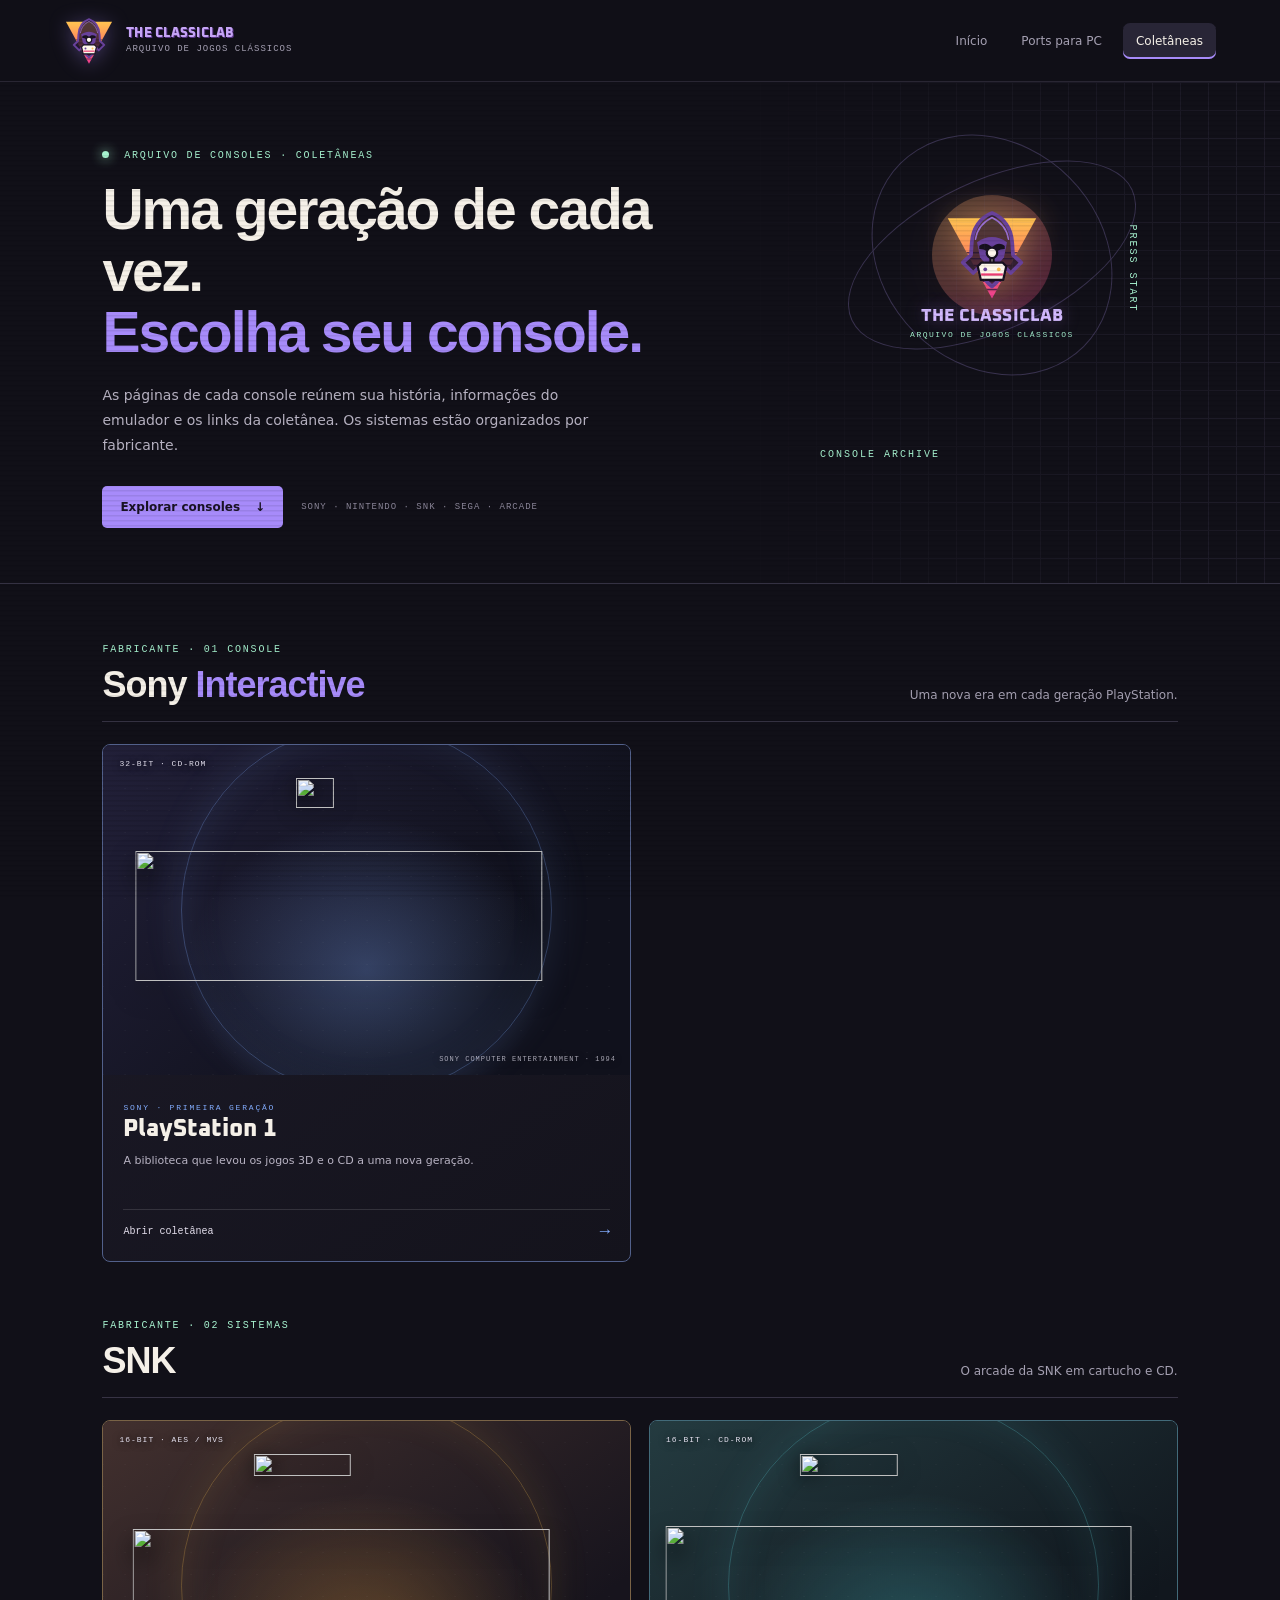
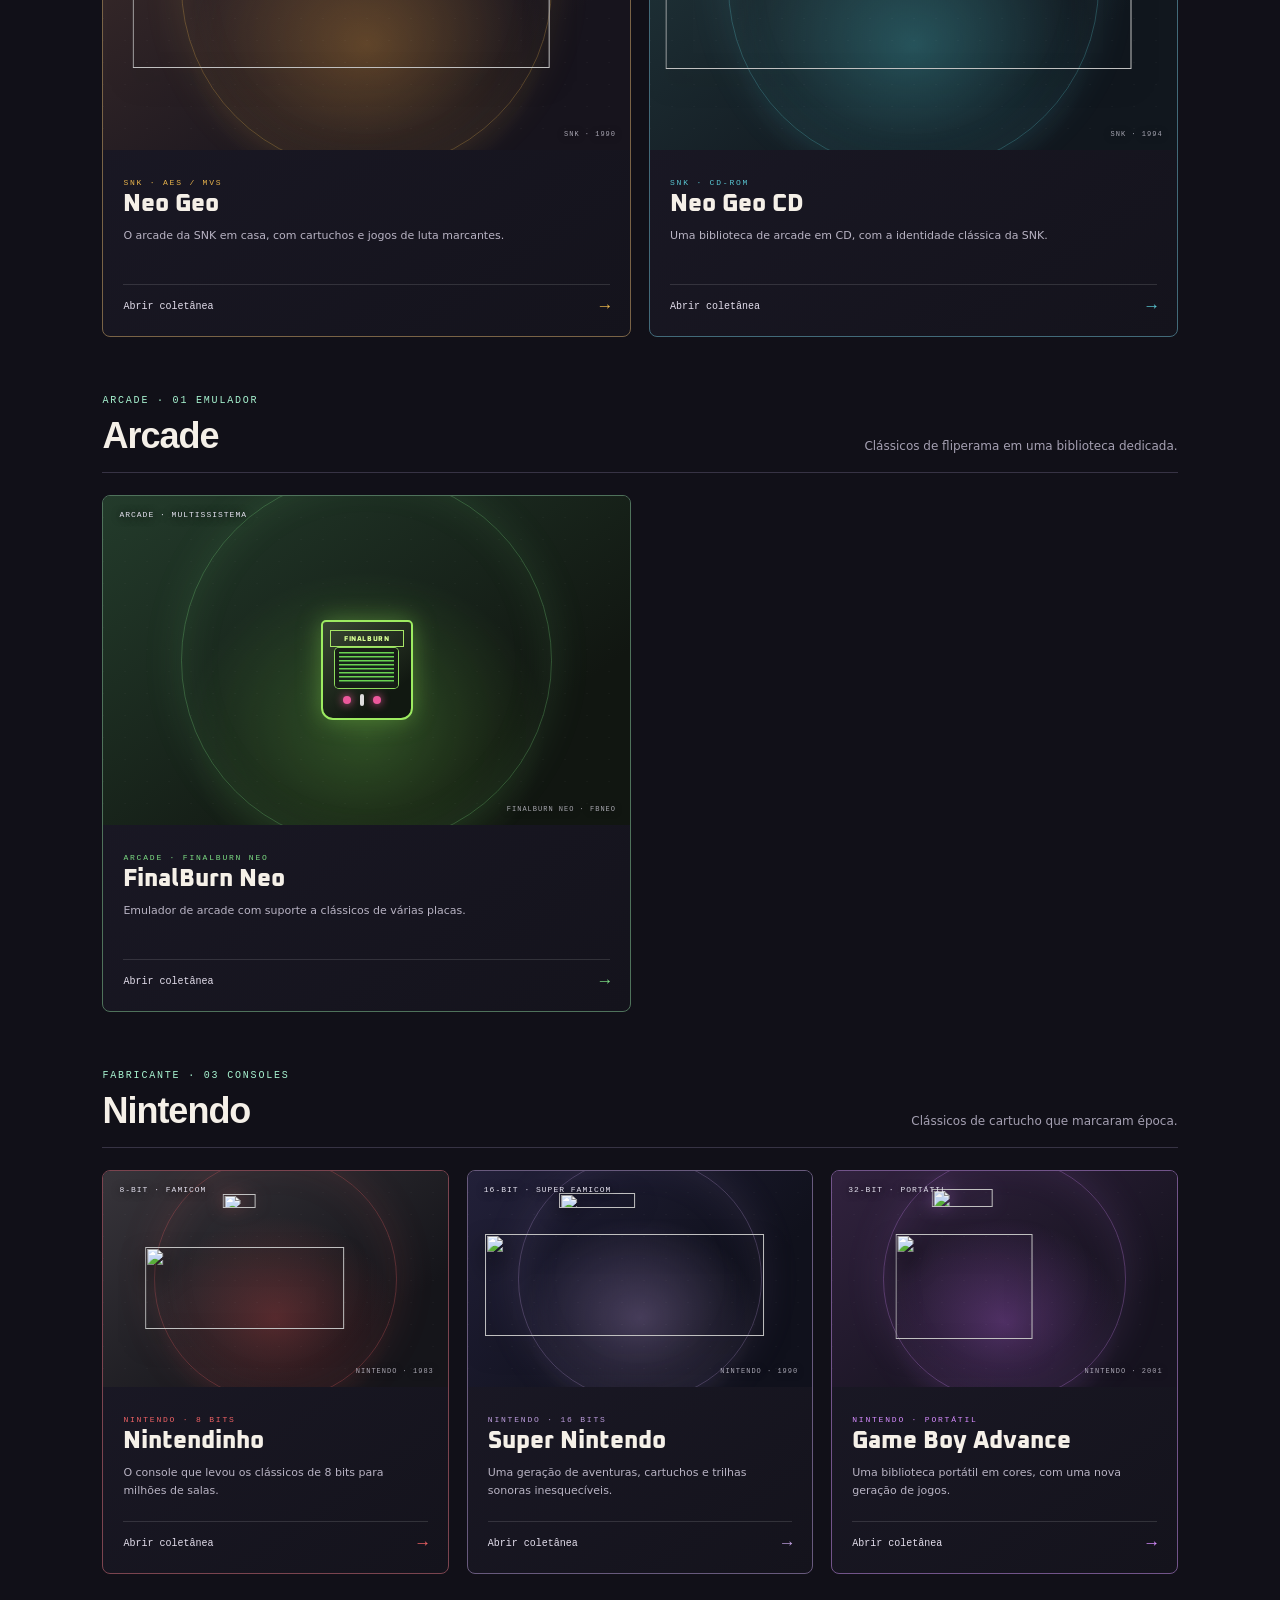
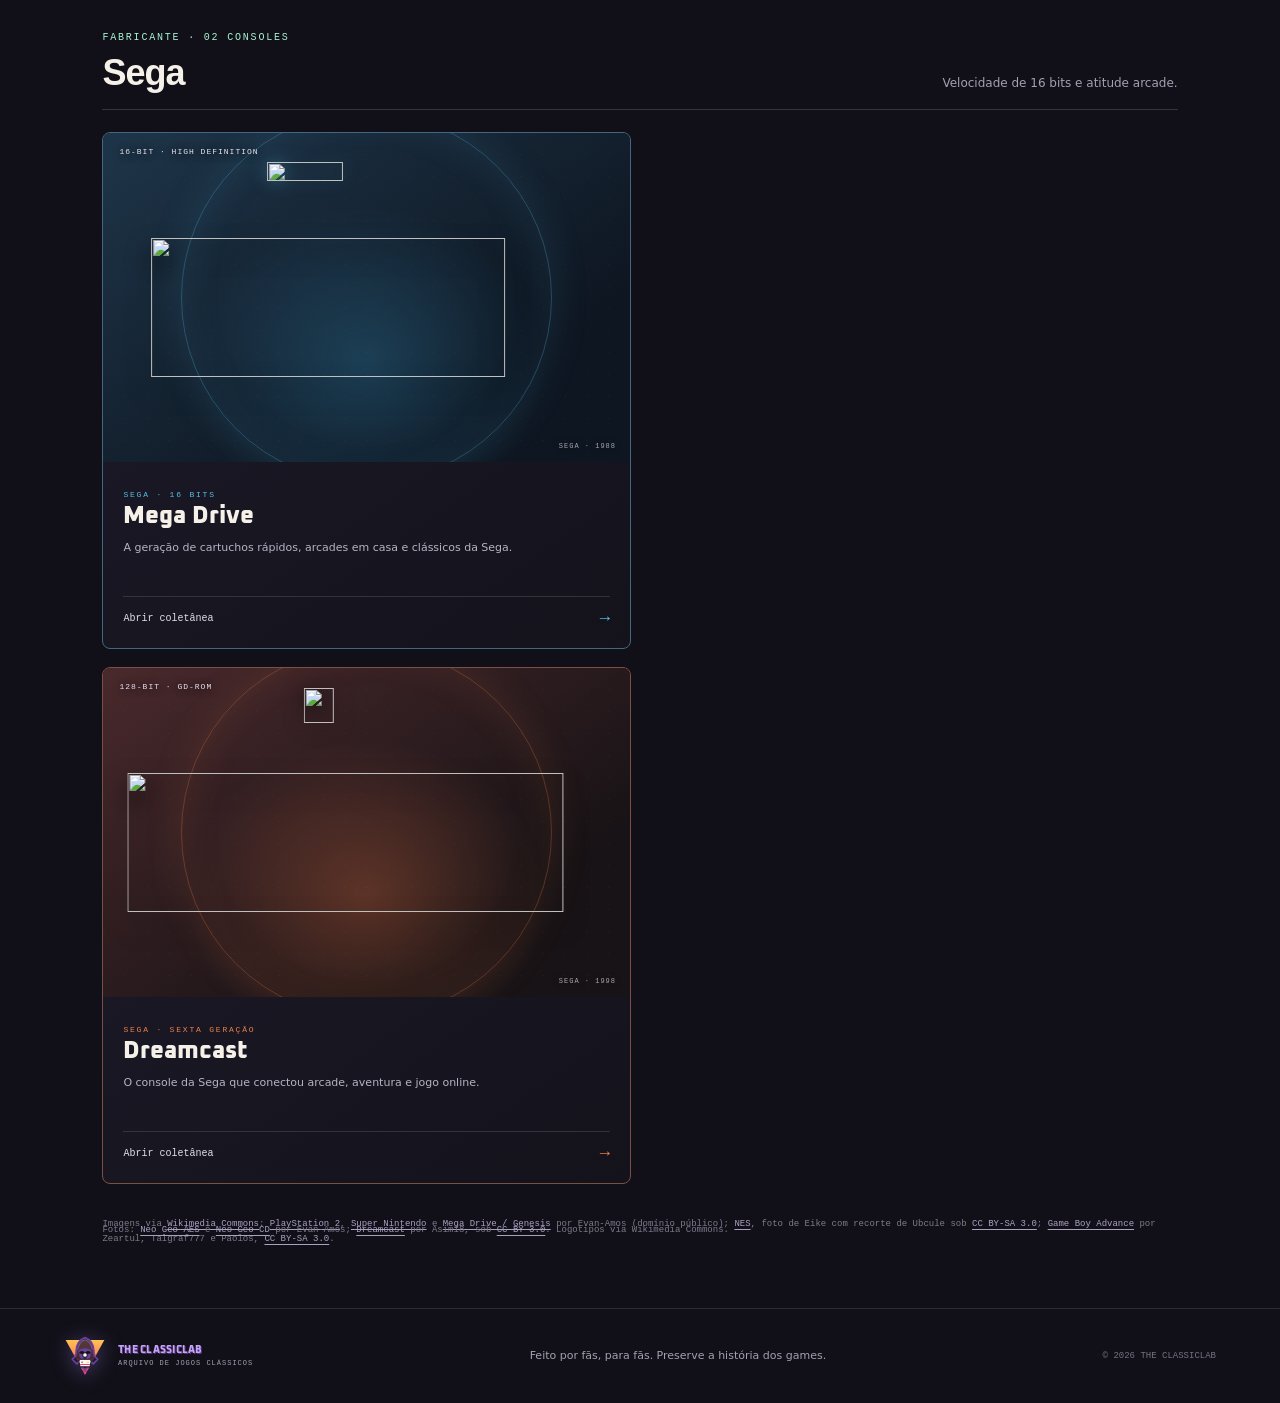
==== commit ac025081: "Atualiza páginas do site Co-authored-by: Copilot <223556219+Copilot@users.noreply.github.com>" ====
--- a/collections.html
+++ b/collections.html
@@ -176,7 +176,7 @@
             <div class="console-cover dreamcast-cover" aria-hidden="true">
               <span class="console-generation">128-BIT · GD-ROM</span>
               <img class="console-wordmark dreamcast-wordmark" src="https://commons.wikimedia.org/wiki/Special:FilePath/Dreamcast%20logo.svg" alt="" loading="lazy">
-              <img class="console-device dreamcast-device" src="https://commons.wikimedia.org/wiki/Special:FilePath/Dreamcast-Console-Set.jpg?width=1280" alt="" loading="lazy">
+              <img class="console-device dreamcast-device" src="https://upload.wikimedia.org/wikipedia/commons/thumb/a/a0/Sega-dreamcast-set.png/960px-Sega-dreamcast-set.png" alt="" loading="lazy">
               <span class="console-cover-code">SEGA · 1998</span>
             </div>
             <div class="console-card-copy"><span class="eyebrow">SEGA · SEXTA GERAÇÃO</span><h3>Dreamcast</h3><p>O console da Sega que conectou arcade, aventura e jogo online.</p><span class="console-card-action">Abrir coletânea <b aria-hidden="true">→</b></span></div>
@@ -184,7 +184,7 @@
         </div>
       </section>
       <p class="collection-image-credits">Imagens via <a href="https://commons.wikimedia.org/wiki/File:PSX-Console-wController.png" target="_blank" rel="noopener noreferrer">Wikimedia Commons</a>: <a href="https://commons.wikimedia.org/wiki/File:PS2-Slim-Console-Set.png" target="_blank" rel="noopener noreferrer">PlayStation 2</a>, <a href="https://commons.wikimedia.org/wiki/File:SNES-Mod1-Console-Set.png" target="_blank" rel="noopener noreferrer">Super Nintendo</a> e <a href="https://commons.wikimedia.org/wiki/File:Sega-Genesis-NA-Mk2-Console-Set.png" target="_blank" rel="noopener noreferrer">Mega Drive / Genesis</a> por Evan-Amos (domínio público); <a href="https://commons.wikimedia.org/wiki/File:Nes-transparent-improved.png" target="_blank" rel="noopener noreferrer">NES</a>, foto de Eike com recorte de Ubcule sob <a href="https://creativecommons.org/licenses/by-sa/3.0/" target="_blank" rel="noopener noreferrer">CC BY-SA 3.0</a>; <a href="https://commons.wikimedia.org/wiki/File:GameBoyAdvance-transparent.png" target="_blank" rel="noopener noreferrer">Game Boy Advance</a> por Zeartul, Talgraf777 e Paolos, <a href="https://creativecommons.org/licenses/by-sa/3.0/" target="_blank" rel="noopener noreferrer">CC BY-SA 3.0</a>.</p>
-      <p class="collection-image-credits">Fotos: <a href="https://commons.wikimedia.org/wiki/File:Neo-Geo-AES-Console-Set.png" target="_blank" rel="noopener noreferrer">Neo Geo AES</a> e <a href="https://commons.wikimedia.org/wiki/File:Dreamcast-Console-Set.jpg" target="_blank" rel="noopener noreferrer">Dreamcast</a> por Evan-Amos, sob <a href="https://creativecommons.org/licenses/by-sa/3.0/" target="_blank" rel="noopener noreferrer">CC BY-SA 3.0</a>; <a href="https://commons.wikimedia.org/wiki/File:Neo-Geo-CD-TopLoader-wController-FL.png" target="_blank" rel="noopener noreferrer">Neo Geo CD</a> por Evan-Amos, em domínio público. Logotipos via Wikimedia Commons.</p>
+      <p class="collection-image-credits">Fotos: <a href="https://commons.wikimedia.org/wiki/File:Neo-Geo-AES-Console-Set.png" target="_blank" rel="noopener noreferrer">Neo Geo AES</a> e <a href="https://commons.wikimedia.org/wiki/File:Neo-Geo-CD-TopLoader-wController-FL.png" target="_blank" rel="noopener noreferrer">Neo Geo CD</a> por Evan-Amos; <a href="https://commons.wikimedia.org/wiki/File:Sega-dreamcast-set.png" target="_blank" rel="noopener noreferrer">Dreamcast</a> por Asim18, sob <a href="https://creativecommons.org/licenses/by/3.0/" target="_blank" rel="noopener noreferrer">CC BY 3.0</a>. Logotipos via Wikimedia Commons.</p>
     </section>
   </main>
 
--- a/styles.css
+++ b/styles.css
@@ -700,6 +700,7 @@
 .console-page-note .download-button.emulator-download { background:color-mix(in srgb,var(--panel2) 85%,#000);border-color:color-mix(in srgb,var(--purple) 52%,var(--line)); }
 .console-page-note .download-button:hover { border-color:var(--purple); }
 .neogeo-console-art,.neogeocd-console-art,.dreamcast-console-art { right:7%;width:min(38vw,440px);height:320px; }
+.dreamcast-console-art { z-index:1; }
 .neogeo-logo-backdrop,.neogeocd-logo-backdrop,.dreamcast-logo-backdrop { position:absolute;z-index:1;top:-22px;left:50%;display:block;width:min(35vw,250px);height:70px;object-fit:contain;transform:translateX(-50%);filter:drop-shadow(0 0 15px color-mix(in srgb,var(--purple) 72%,transparent)); }
 .neogeo-console-photo,.neogeocd-console-photo,.dreamcast-console-photo { position:absolute;z-index:2;inset:39px 0 0;display:block;width:100%;height:250px;object-fit:contain;filter:drop-shadow(0 18px 22px #000b) drop-shadow(0 0 25px color-mix(in srgb,var(--purple) 38%,transparent)); }
 .console-image-credit { position:absolute;z-index:3;right:7px;bottom:0;color:#c3b8b3;font:7px var(--mono);letter-spacing:.55px;opacity:.88; }
@@ -739,7 +740,10 @@
 @media (max-width:1000px) { .neogeo-console-art,.neogeocd-console-art,.dreamcast-console-art { right:2%;width:380px; }.finalburn-arcade-art { right:2%;width:350px; } }
 @media (max-width:720px) {
   .neogeo-console-art,.neogeocd-console-art,.dreamcast-console-art { right:-110px;top:66%;width:350px;height:280px;opacity:.42; }
+  body[data-page="dreamcast"] .hero { display:block; }
+  body[data-page="dreamcast"] .dreamcast-console-art { position:relative;top:auto;right:auto;width:min(100%,320px);height:200px;margin:18px auto 0;opacity:.85;transform:none; }
   .neogeo-console-photo,.neogeocd-console-photo,.dreamcast-console-photo { height:210px; }
+  body[data-page="dreamcast"] .dreamcast-console-photo { height:160px; }
   .finalburn-arcade-art { right:-80px;top:66%;width:300px;height:270px;opacity:.4; }.hero-arcade-cabinet { transform:translate(-50%,-50%) scale(.82); }
   .neo-energy-ring,.dreamcast-orbit { width:110vw; }.cd-orbit-one { width:110vw; }.cd-orbit-two { width:83vw; }
 }
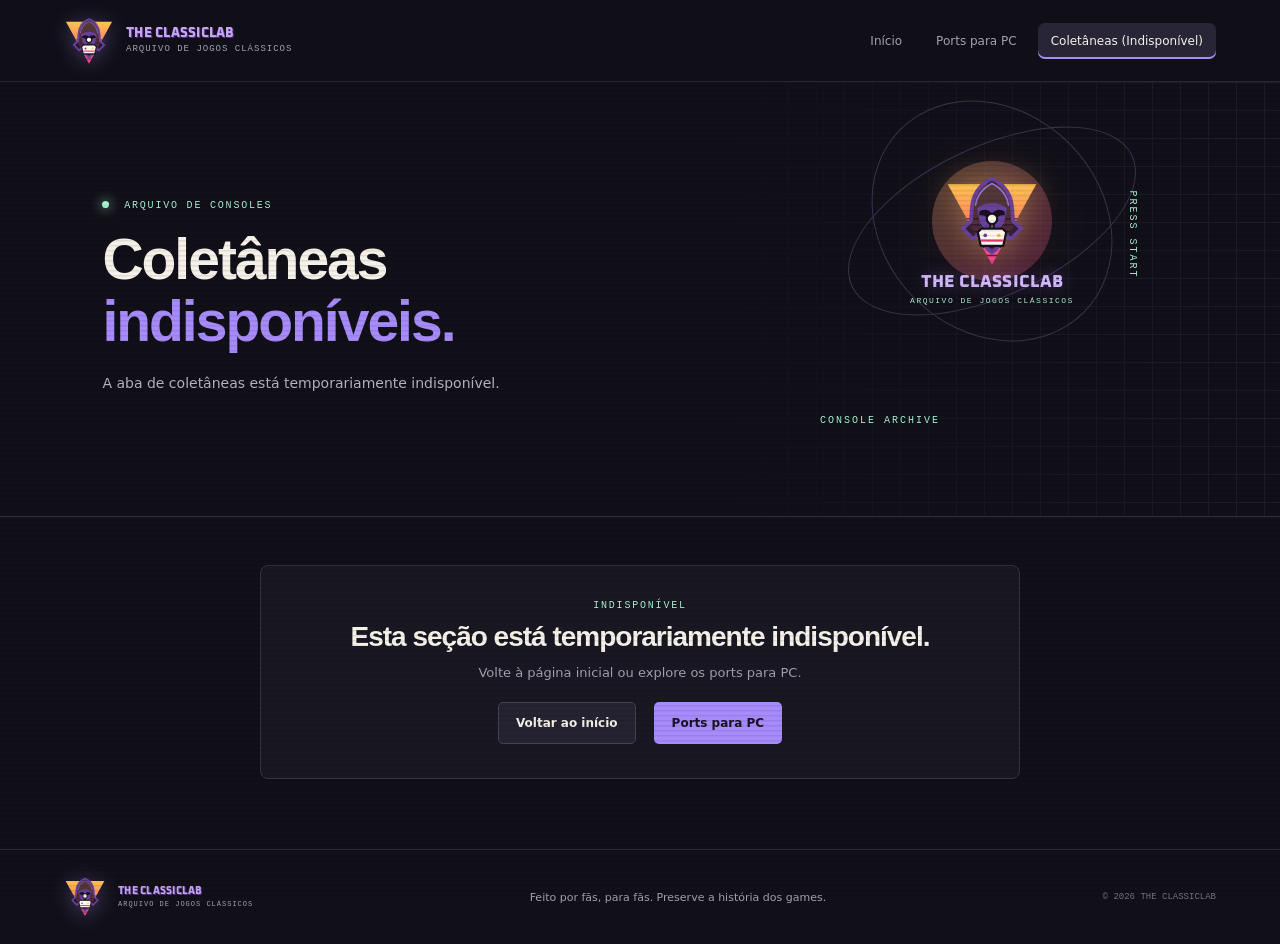
==== commit fa1db585: "Bloqueia navegação de coletâneas Co-authored-by: Copilot <223556219+Copilot@users.noreply.github.com" ====
--- a/collections.html
+++ b/collections.html
@@ -31,20 +31,16 @@
     <nav class="main-nav" aria-label="Navegação principal">
       <a class="nav-link" href="index.html">Início</a>
       <a class="nav-link" href="ports.html">Ports para PC</a>
-      <a class="nav-link active" href="collections.html" aria-current="page">Coletâneas</a>
+      <span class="nav-link active"  aria-current="page" aria-disabled="true" aria-label="Coletâneas — indisponível">Coletâneas (Indisponível)</span>
     </nav>
   </header>
 
   <main>
     <section class="hero collections-hero">
       <div class="hero-content">
-        <p class="eyebrow"><span class="status-dot"></span> ARQUIVO DE CONSOLES · COLETÂNEAS</p>
-        <h1>Uma geração de cada vez.<br><span>Escolha seu console.</span></h1>
-        <p class="hero-description">As páginas de cada console reúnem sua história, informações do emulador e os links da coletânea. Os sistemas estão organizados por fabricante.</p>
-        <div class="hero-actions">
-          <a class="button button-primary" href="#sony">Explorar consoles <span aria-hidden="true">↓</span></a>
-          <span class="hero-note">SONY · NINTENDO · SNK · SEGA · ARCADE</span>
-        </div>
+        <p class="eyebrow"><span class="status-dot"></span> ARQUIVO DE CONSOLES</p>
+        <h1>Coletâneas<br><span>indisponíveis.</span></h1>
+        <p class="hero-description">A aba de coletâneas está temporariamente indisponível.</p>
       </div>
       <div class="hero-art" aria-label="Identidade visual The ClassicLab">
         <div class="orbit orbit-one"></div><div class="orbit orbit-two"></div>
@@ -59,7 +55,16 @@
       <div class="hero-grid" aria-hidden="true"></div>
     </section>
 
-    <section class="console-collections" aria-label="Consoles e arcades organizados por fabricante e sistema">
+    <section class="collection-unavailable" aria-label="Coletâneas indisponíveis">
+      <p class="eyebrow">INDISPONÍVEL</p>
+      <h2>Esta seção está temporariamente indisponível.</h2>
+      <p>Volte à página inicial ou explore os ports para PC.</p>
+      <div class="hero-actions">
+        <a class="button button-secondary" href="index.html">Voltar ao início</a>
+        <a class="button button-primary" href="ports.html">Ports para PC</a>
+      </div>
+    </section>
+    <section class="console-collections" hidden aria-label="Consoles e arcades organizados por fabricante e sistema">
       <section class="publisher-section" id="sony" aria-labelledby="sony-title">
         <div class="publisher-heading">
           <div><p class="eyebrow">FABRICANTE · 01 CONSOLE</p><h2 id="sony-title">Sony <span>Interactive</span></h2></div>
--- a/styles.css
+++ b/styles.css
@@ -159,6 +159,15 @@
 .nav-link { border: 0; background: transparent; color: var(--muted); font-size: 12px; padding: 11px 13px; border-radius: 7px; transition: .2s; }
 .nav-link:hover, .nav-link.active { color: var(--text); background: #282536; }
 .nav-link.active { box-shadow: inset 0 -2px var(--purple); }
+.nav-link.is-unavailable { cursor: not-allowed; opacity: .58; }
+.nav-link.is-unavailable:not(.active):hover { color: var(--muted); background: transparent; }
+.collection-unavailable { position: relative; z-index: 1; max-width: 760px; margin: 48px auto 70px; padding: 34px 28px; border: 1px solid var(--line); border-radius: 8px; background: var(--panel); text-align: center; }
+.collection-unavailable .eyebrow { margin-bottom: 10px; }
+.collection-unavailable h2 { margin: 0 0 12px; font: 800 clamp(20px, 3vw, 28px) var(--display); }
+.collection-unavailable > p:not(.eyebrow) { margin: 0; color: var(--muted); font-size: 13px; }
+.collection-unavailable .hero-actions { justify-content: center; margin-top: 22px; }
+.page-shortcut.is-unavailable { cursor: not-allowed; opacity: .58; }
+.page-shortcut.is-unavailable:hover { transform: none; border-color: color-mix(in srgb, var(--shortcut-accent) 42%, #343142); background: linear-gradient(135deg, color-mix(in srgb, var(--shortcut-accent) 13%, #191722), #171620); }
 .hero { min-height: 435px; padding: 68px clamp(20px, 8vw, 120px) 55px; position: relative; display: flex; align-items: center; overflow: hidden; border-bottom: 1px solid var(--line); }
 .hero-content { position: relative; z-index: 2; max-width: 650px; }
 .eyebrow { color: var(--mint); font: 10px var(--mono); letter-spacing: 1.8px; margin: 0 0 18px; }
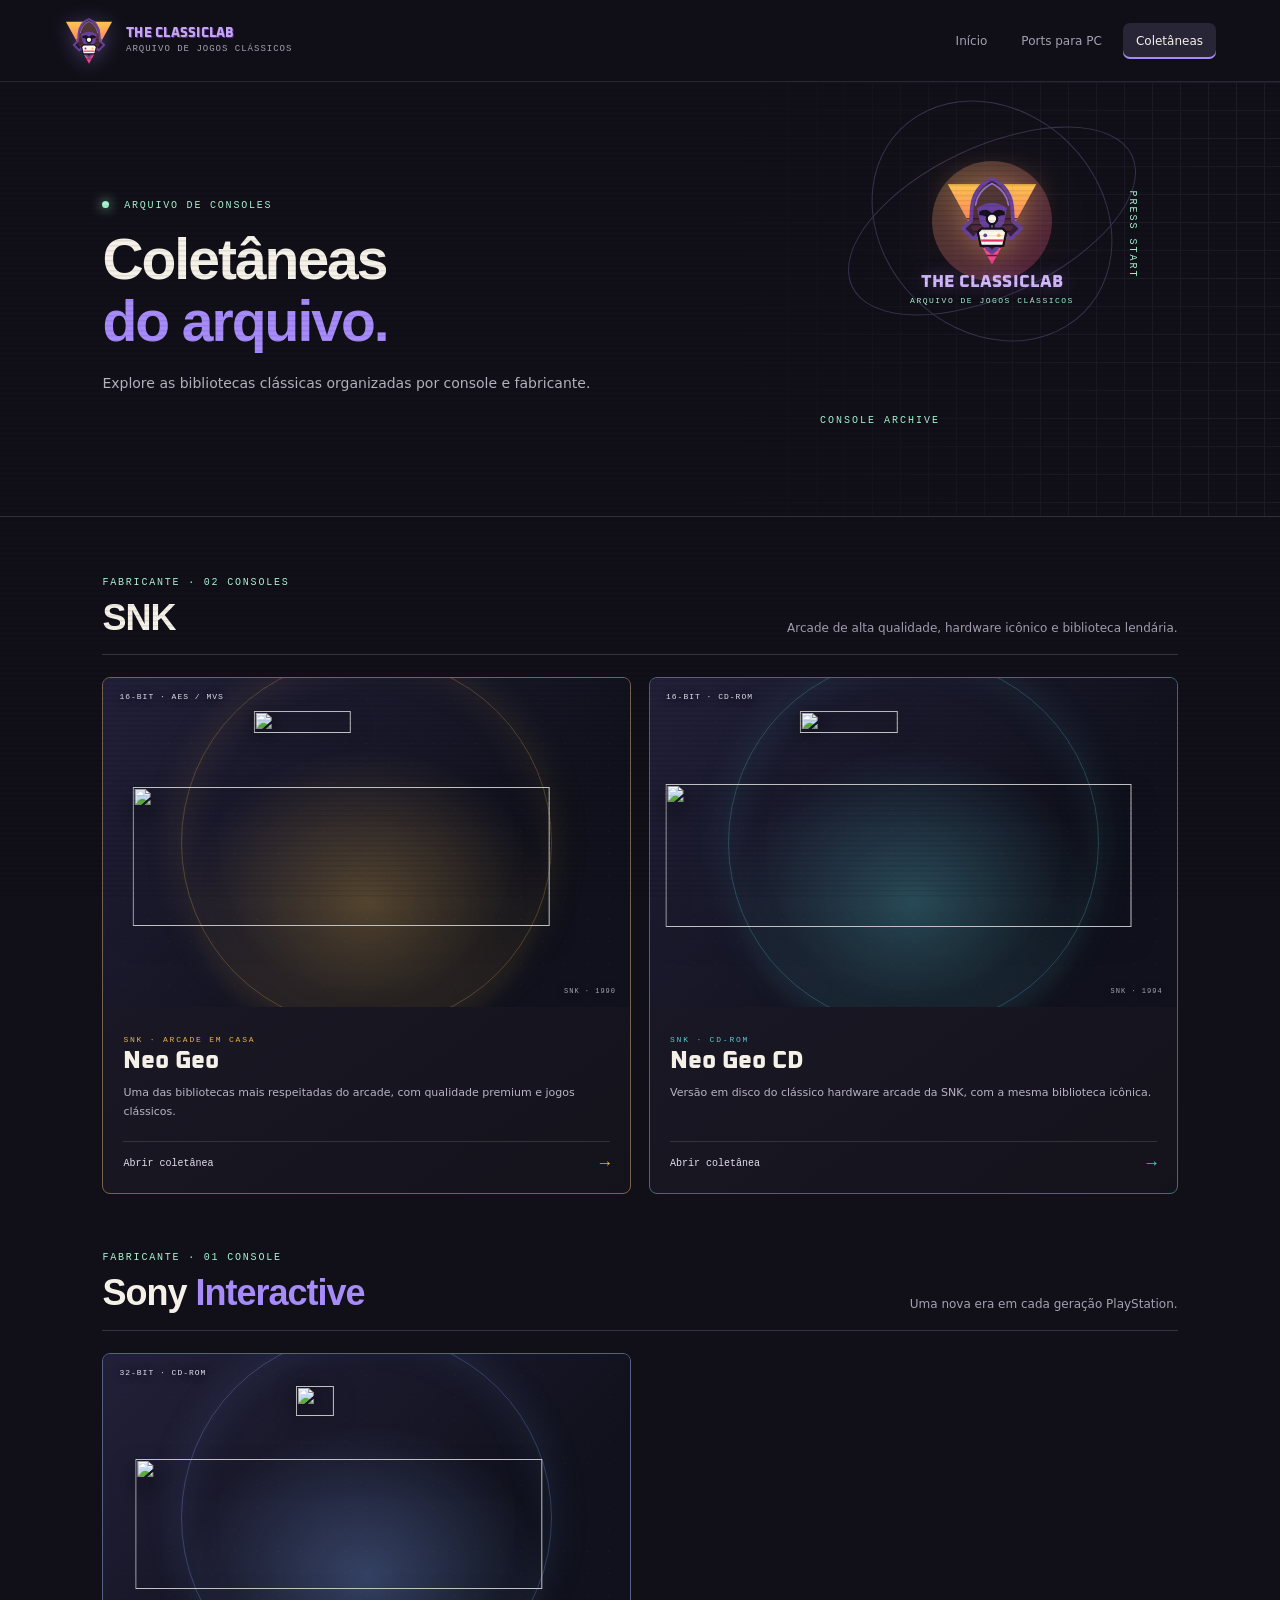
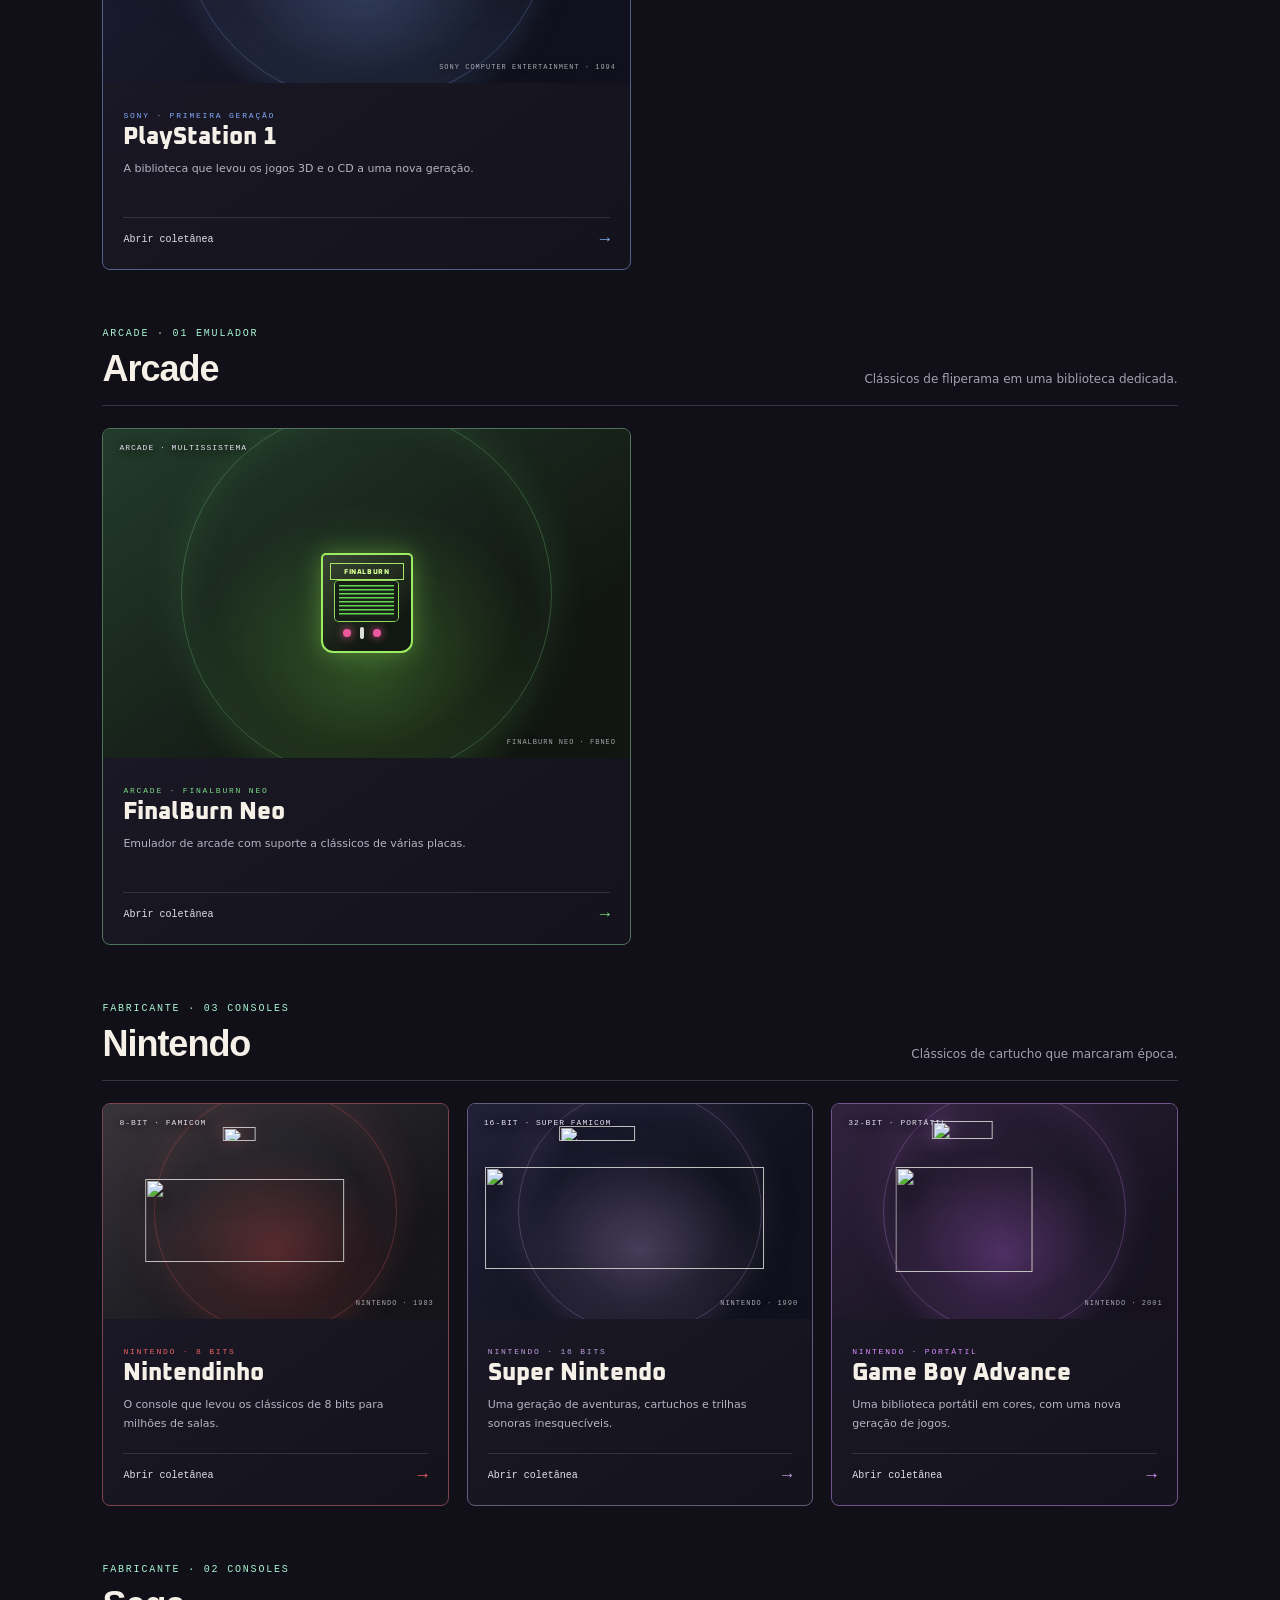
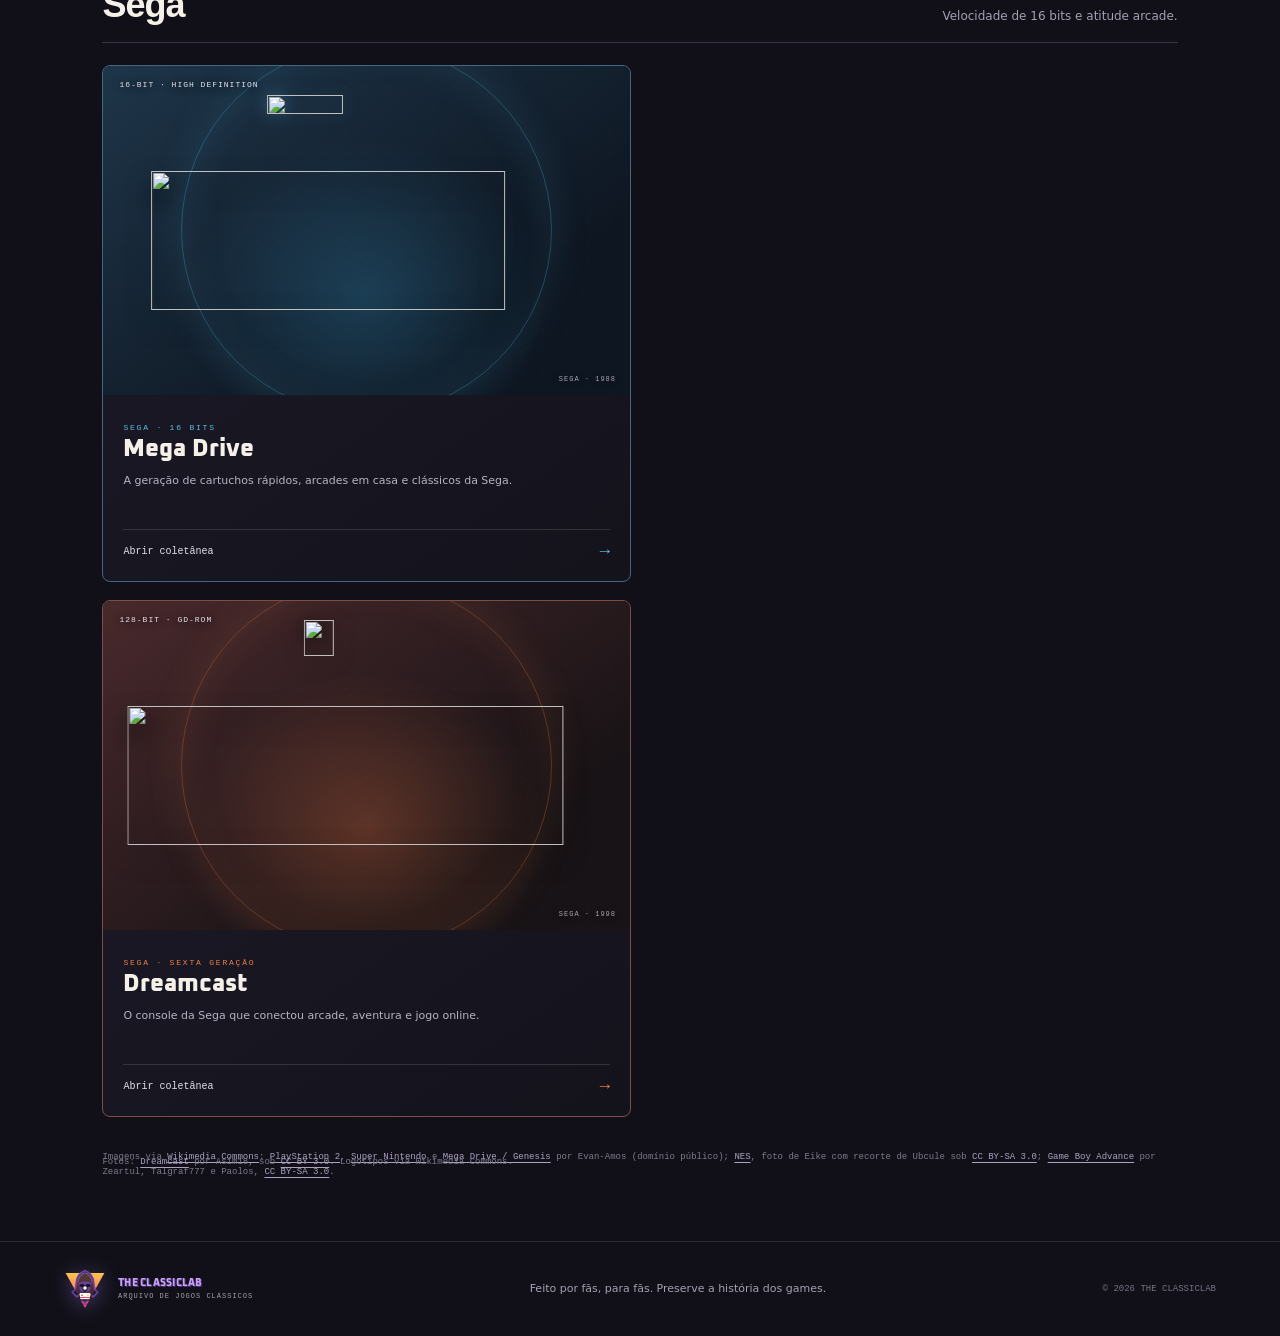
==== commit e997fc69: "Atualiza site do ClassicLab Co-authored-by: Copilot <223556219+Copilot@users.noreply.github.com>" ====
--- a/collections.html
+++ b/collections.html
@@ -6,13 +6,13 @@
   <meta name="theme-color" content="#111018">
   <meta name="description" content="Explore as coletâneas de consoles do The ClassicLab, organizadas por fabricante.">
   <title>The ClassicLab — Coletâneas</title>
-  <link rel="canonical" href="https://fernandofangame.github.io/the-classiclab/collections.html">
+  <link rel="canonical" href="https://the-classiclab.pages.dev/collections">
   <meta property="og:type" content="website">
   <meta property="og:locale" content="pt_BR">
   <meta property="og:site_name" content="The ClassicLab">
   <meta property="og:title" content="The ClassicLab — Coletâneas de consoles">
   <meta property="og:description" content="Escolha um console e explore sua página no arquivo The ClassicLab.">
-  <meta property="og:url" content="https://fernandofangame.github.io/the-classiclab/collections.html">
+  <meta property="og:url" content="https://the-classiclab.pages.dev/collections">
   <meta name="twitter:card" content="summary">
   <link rel="preconnect" href="https://fonts.googleapis.com">
   <link rel="preconnect" href="https://fonts.gstatic.com" crossorigin>
@@ -31,7 +31,7 @@
     <nav class="main-nav" aria-label="Navegação principal">
       <a class="nav-link" href="index.html">Início</a>
       <a class="nav-link" href="ports.html">Ports para PC</a>
-      <span class="nav-link active"  aria-current="page" aria-disabled="true" aria-label="Coletâneas — indisponível">Coletâneas (Indisponível)</span>
+      <a class="nav-link active" href="collections.html" aria-current="page">Coletâneas</a>
     </nav>
   </header>
 
@@ -39,8 +39,8 @@
     <section class="hero collections-hero">
       <div class="hero-content">
         <p class="eyebrow"><span class="status-dot"></span> ARQUIVO DE CONSOLES</p>
-        <h1>Coletâneas<br><span>indisponíveis.</span></h1>
-        <p class="hero-description">A aba de coletâneas está temporariamente indisponível.</p>
+        <h1>Coletâneas<br><span>do arquivo.</span></h1>
+        <p class="hero-description">Explore as bibliotecas clássicas organizadas por console e fabricante.</p>
       </div>
       <div class="hero-art" aria-label="Identidade visual The ClassicLab">
         <div class="orbit orbit-one"></div><div class="orbit orbit-two"></div>
@@ -55,16 +55,34 @@
       <div class="hero-grid" aria-hidden="true"></div>
     </section>
 
-    <section class="collection-unavailable" aria-label="Coletâneas indisponíveis">
-      <p class="eyebrow">INDISPONÍVEL</p>
-      <h2>Esta seção está temporariamente indisponível.</h2>
-      <p>Volte à página inicial ou explore os ports para PC.</p>
-      <div class="hero-actions">
-        <a class="button button-secondary" href="index.html">Voltar ao início</a>
-        <a class="button button-primary" href="ports.html">Ports para PC</a>
-      </div>
-    </section>
-    <section class="console-collections" hidden aria-label="Consoles e arcades organizados por fabricante e sistema">
+    <section class="console-collections" aria-label="Consoles e arcades organizados por fabricante e sistema">
+      <section class="publisher-section" id="snk" aria-labelledby="snk-title">
+        <div class="publisher-heading">
+          <div><p class="eyebrow">FABRICANTE · 02 CONSOLES</p><h2 id="snk-title">SNK</h2></div>
+          <p>Arcade de alta qualidade, hardware icônico e biblioteca lendária.</p>
+        </div>
+        <div class="console-collection-grid console-collection-grid-duo">
+          <a class="console-collection-card console-neogeo" href="neogeo.html" aria-label="Abrir coletânea do Neo Geo">
+            <div class="console-cover" aria-hidden="true">
+              <span class="console-generation">16-BIT · AES / MVS</span>
+              <img class="console-wordmark neogeo-wordmark" src="https://commons.wikimedia.org/wiki/Special:FilePath/Neogeo-logo.svg" alt="">
+              <img class="console-device neogeo-device" src="https://commons.wikimedia.org/wiki/Special:FilePath/Neo-Geo-AES-Console-Set.png?width=960" alt="">
+              <span class="console-cover-code">SNK · 1990</span>
+            </div>
+            <div class="console-card-copy"><span class="eyebrow">SNK · ARCADE EM CASA</span><h3>Neo Geo</h3><p>Uma das bibliotecas mais respeitadas do arcade, com qualidade premium e jogos clássicos.</p><span class="console-card-action">Abrir coletânea <b aria-hidden="true">→</b></span></div>
+          </a>
+          <a class="console-collection-card console-neogeocd" href="neogeocd.html" aria-label="Abrir coletânea do Neo Geo CD">
+            <div class="console-cover" aria-hidden="true">
+              <span class="console-generation">16-BIT · CD-ROM</span>
+              <img class="console-wordmark neogeo-wordmark" src="https://commons.wikimedia.org/wiki/Special:FilePath/Neogeo-logo.svg" alt="">
+              <img class="console-device neogeocd-device" src="https://commons.wikimedia.org/wiki/Special:FilePath/Neo-Geo-CD-TopLoader-wController-FL.png?width=960" alt="">
+              <span class="console-cover-code">SNK · 1994</span>
+            </div>
+            <div class="console-card-copy"><span class="eyebrow">SNK · CD-ROM</span><h3>Neo Geo CD</h3><p>Versão em disco do clássico hardware arcade da SNK, com a mesma biblioteca icônica.</p><span class="console-card-action">Abrir coletânea <b aria-hidden="true">→</b></span></div>
+          </a>
+        </div>
+      </section>
+
       <section class="publisher-section" id="sony" aria-labelledby="sony-title">
         <div class="publisher-heading">
           <div><p class="eyebrow">FABRICANTE · 01 CONSOLE</p><h2 id="sony-title">Sony <span>Interactive</span></h2></div>
@@ -79,33 +97,6 @@
               <span class="console-cover-code">SONY COMPUTER ENTERTAINMENT · 1994</span>
             </div>
             <div class="console-card-copy"><span class="eyebrow">SONY · PRIMEIRA GERAÇÃO</span><h3>PlayStation 1</h3><p>A biblioteca que levou os jogos 3D e o CD a uma nova geração.</p><span class="console-card-action">Abrir coletânea <b aria-hidden="true">→</b></span></div>
-          </a>
-        </div>
-      </section>
-
-      <section class="publisher-section" id="snk" aria-labelledby="snk-title">
-        <div class="publisher-heading">
-          <div><p class="eyebrow">FABRICANTE · 02 SISTEMAS</p><h2 id="snk-title">SNK</h2></div>
-          <p>O arcade da SNK em cartucho e CD.</p>
-        </div>
-        <div class="console-collection-grid">
-          <a class="console-collection-card console-neogeo" href="neogeo.html" aria-label="Abrir coletânea do Neo Geo">
-            <div class="console-cover neogeo-cover" aria-hidden="true">
-              <span class="console-generation">16-BIT · AES / MVS</span>
-              <img class="console-wordmark neogeo-wordmark" src="https://commons.wikimedia.org/wiki/Special:FilePath/Neogeo-logo.svg" alt="" loading="lazy">
-              <img class="console-device neogeo-device" src="https://commons.wikimedia.org/wiki/Special:FilePath/Neo-Geo-AES-Console-Set.png?width=1280" alt="" loading="lazy">
-              <span class="console-cover-code">SNK · 1990</span>
-            </div>
-            <div class="console-card-copy"><span class="eyebrow">SNK · AES / MVS</span><h3>Neo Geo</h3><p>O arcade da SNK em casa, com cartuchos e jogos de luta marcantes.</p><span class="console-card-action">Abrir coletânea <b aria-hidden="true">→</b></span></div>
-          </a>
-          <a class="console-collection-card console-neogeocd" href="neogeocd.html" aria-label="Abrir coletânea do Neo Geo CD">
-            <div class="console-cover neogeocd-cover" aria-hidden="true">
-              <span class="console-generation">16-BIT · CD-ROM</span>
-              <img class="console-wordmark neogeocd-wordmark" src="https://commons.wikimedia.org/wiki/Special:FilePath/Neogeo-logo.svg" alt="" loading="lazy">
-              <img class="console-device neogeocd-device" src="https://commons.wikimedia.org/wiki/Special:FilePath/Neo-Geo-CD-TopLoader-wController-FL.png?width=1280" alt="" loading="lazy">
-              <span class="console-cover-code">SNK · 1994</span>
-            </div>
-            <div class="console-card-copy"><span class="eyebrow">SNK · CD-ROM</span><h3>Neo Geo CD</h3><p>Uma biblioteca de arcade em CD, com a identidade clássica da SNK.</p><span class="console-card-action">Abrir coletânea <b aria-hidden="true">→</b></span></div>
           </a>
         </div>
       </section>
@@ -189,7 +180,7 @@
         </div>
       </section>
       <p class="collection-image-credits">Imagens via <a href="https://commons.wikimedia.org/wiki/File:PSX-Console-wController.png" target="_blank" rel="noopener noreferrer">Wikimedia Commons</a>: <a href="https://commons.wikimedia.org/wiki/File:PS2-Slim-Console-Set.png" target="_blank" rel="noopener noreferrer">PlayStation 2</a>, <a href="https://commons.wikimedia.org/wiki/File:SNES-Mod1-Console-Set.png" target="_blank" rel="noopener noreferrer">Super Nintendo</a> e <a href="https://commons.wikimedia.org/wiki/File:Sega-Genesis-NA-Mk2-Console-Set.png" target="_blank" rel="noopener noreferrer">Mega Drive / Genesis</a> por Evan-Amos (domínio público); <a href="https://commons.wikimedia.org/wiki/File:Nes-transparent-improved.png" target="_blank" rel="noopener noreferrer">NES</a>, foto de Eike com recorte de Ubcule sob <a href="https://creativecommons.org/licenses/by-sa/3.0/" target="_blank" rel="noopener noreferrer">CC BY-SA 3.0</a>; <a href="https://commons.wikimedia.org/wiki/File:GameBoyAdvance-transparent.png" target="_blank" rel="noopener noreferrer">Game Boy Advance</a> por Zeartul, Talgraf777 e Paolos, <a href="https://creativecommons.org/licenses/by-sa/3.0/" target="_blank" rel="noopener noreferrer">CC BY-SA 3.0</a>.</p>
-      <p class="collection-image-credits">Fotos: <a href="https://commons.wikimedia.org/wiki/File:Neo-Geo-AES-Console-Set.png" target="_blank" rel="noopener noreferrer">Neo Geo AES</a> e <a href="https://commons.wikimedia.org/wiki/File:Neo-Geo-CD-TopLoader-wController-FL.png" target="_blank" rel="noopener noreferrer">Neo Geo CD</a> por Evan-Amos; <a href="https://commons.wikimedia.org/wiki/File:Sega-dreamcast-set.png" target="_blank" rel="noopener noreferrer">Dreamcast</a> por Asim18, sob <a href="https://creativecommons.org/licenses/by/3.0/" target="_blank" rel="noopener noreferrer">CC BY 3.0</a>. Logotipos via Wikimedia Commons.</p>
+      <p class="collection-image-credits">Fotos: <a href="https://commons.wikimedia.org/wiki/File:Sega-dreamcast-set.png" target="_blank" rel="noopener noreferrer">Dreamcast</a> por Asim18, sob <a href="https://creativecommons.org/licenses/by/3.0/" target="_blank" rel="noopener noreferrer">CC BY 3.0</a>. Logotipos via Wikimedia Commons.</p>
     </section>
   </main>
 
--- a/styles.css
+++ b/styles.css
@@ -294,6 +294,9 @@
 .availability-notice .eyebrow { margin-bottom: 9px; }
 .availability-notice h2 { margin: 0 0 12px; font: 800 24px var(--display); }
 .availability-notice > p:not(.eyebrow) { color: #b9b3c6; font-size: 13px; line-height: 1.7; margin-bottom: 22px; }
+.availability-notice .download-button { margin-bottom: 18px; text-align: left; }
+.availability-notice .unavailable-port-missing { color: #aaa4b8; font-size: 12px; }
+.availability-notice .unavailable-base-game { margin-bottom: 22px; }
 .availability-notice .button { min-width: 110px; }
 .detail-cover { min-height: 190px; display: grid; place-items: center; position: relative; overflow: hidden; background: linear-gradient(130deg,var(--card-a,#40315d),var(--card-b,#1e243b)); }
 .detail-cover:after { content: ""; position: absolute; width: 220px; height: 220px; border: 1px solid #ffffff40; border-radius: 50%; }
@@ -386,6 +389,20 @@
 .cover-fallback strong { font: 900 clamp(12px,2.5vw,19px)/1.2 var(--display); text-transform: uppercase; text-shadow: 2px 2px #0006; overflow-wrap: anywhere; }
 .cover-fallback small { font: 8px var(--mono); letter-spacing: 1px; }
 .cover-fallback p { font-size: 9px; line-height: 1.55; text-align: left; overflow: hidden; display: -webkit-box; -webkit-line-clamp: 8; -webkit-box-orient: vertical; }
+.cover-back-design { position: absolute; inset: 0; display: flex; flex-direction: column; gap: 10px; overflow: hidden; padding: 12px; color: #f8f6ff; background: radial-gradient(ellipse at 90% 30%, color-mix(in srgb,var(--card-a) 70%,transparent), transparent 58%),linear-gradient(155deg,color-mix(in srgb,var(--card-b) 95%,#090811),#11101a 76%); }
+.cover-back-design::before { content: ""; position: absolute; inset: 7px; border: 1px solid color-mix(in srgb,var(--card-a) 60%,#ffffff24); pointer-events: none; }
+.cover-back-header,.cover-back-copy,.cover-back-meta,.cover-back-footer { position: relative; z-index: 1; }
+.cover-back-header { display: flex; justify-content: space-between; gap: 6px; padding-bottom: 7px; border-bottom: 1px solid #ffffff35; color: #e5dcf4; font: 6px var(--mono); letter-spacing: .55px; }
+.cover-back-emblem { position: absolute; top: 44px; right: 12px; color: var(--card-a); font: 900 68px/.9 var(--mono); opacity: .2; text-shadow: 0 0 24px var(--card-a); }
+.cover-back-copy { margin-top: auto; }
+.cover-back-copy > span,.cover-back-meta small { display: block; color: #c4b5de; font: 6px var(--mono); letter-spacing: .8px; }
+.cover-back-copy > strong { display: block; max-width: 90%; margin: 6px 0 8px; font: 900 clamp(12px,2.35vw,17px)/1.12 var(--display); text-transform: uppercase; overflow-wrap: anywhere; }
+.cover-back-copy > p { display: -webkit-box; overflow: hidden; margin: 0; color: #d3cfdb; font-size: 8px; line-height: 1.55; -webkit-box-orient: vertical; -webkit-line-clamp: 6; }
+.cover-back-meta { display: grid; grid-template-columns: 1fr 1fr; gap: 7px 5px; padding: 8px 0; border-top: 1px solid #ffffff30; border-bottom: 1px solid #ffffff30; }
+.cover-back-meta > div { min-width: 0; }
+.cover-back-meta strong { display: block; overflow: hidden; margin-top: 3px; color: #fff; font: 700 7px/1.3 var(--mono); text-overflow: ellipsis; white-space: nowrap; }
+.cover-back-footer { display: flex; align-items: end; justify-content: space-between; gap: 5px; margin-top: auto; color: #c4b5de; font: 5px var(--mono); letter-spacing: .4px; }
+.cover-back-bars { width: 48px; height: 20px; border-left: 2px solid #fff; border-right: 2px solid #fff; background: repeating-linear-gradient(90deg,#ffffff 0 1px,transparent 1px 3px,#ffffff 3px 5px,transparent 5px 7px); opacity: .72; }
 .detail-title-block { text-align: center; }
 .detail-title-block .eyebrow { margin-bottom: 9px; }
 .detail-main { padding: 25px clamp(18px,4vw,32px) 30px; }
